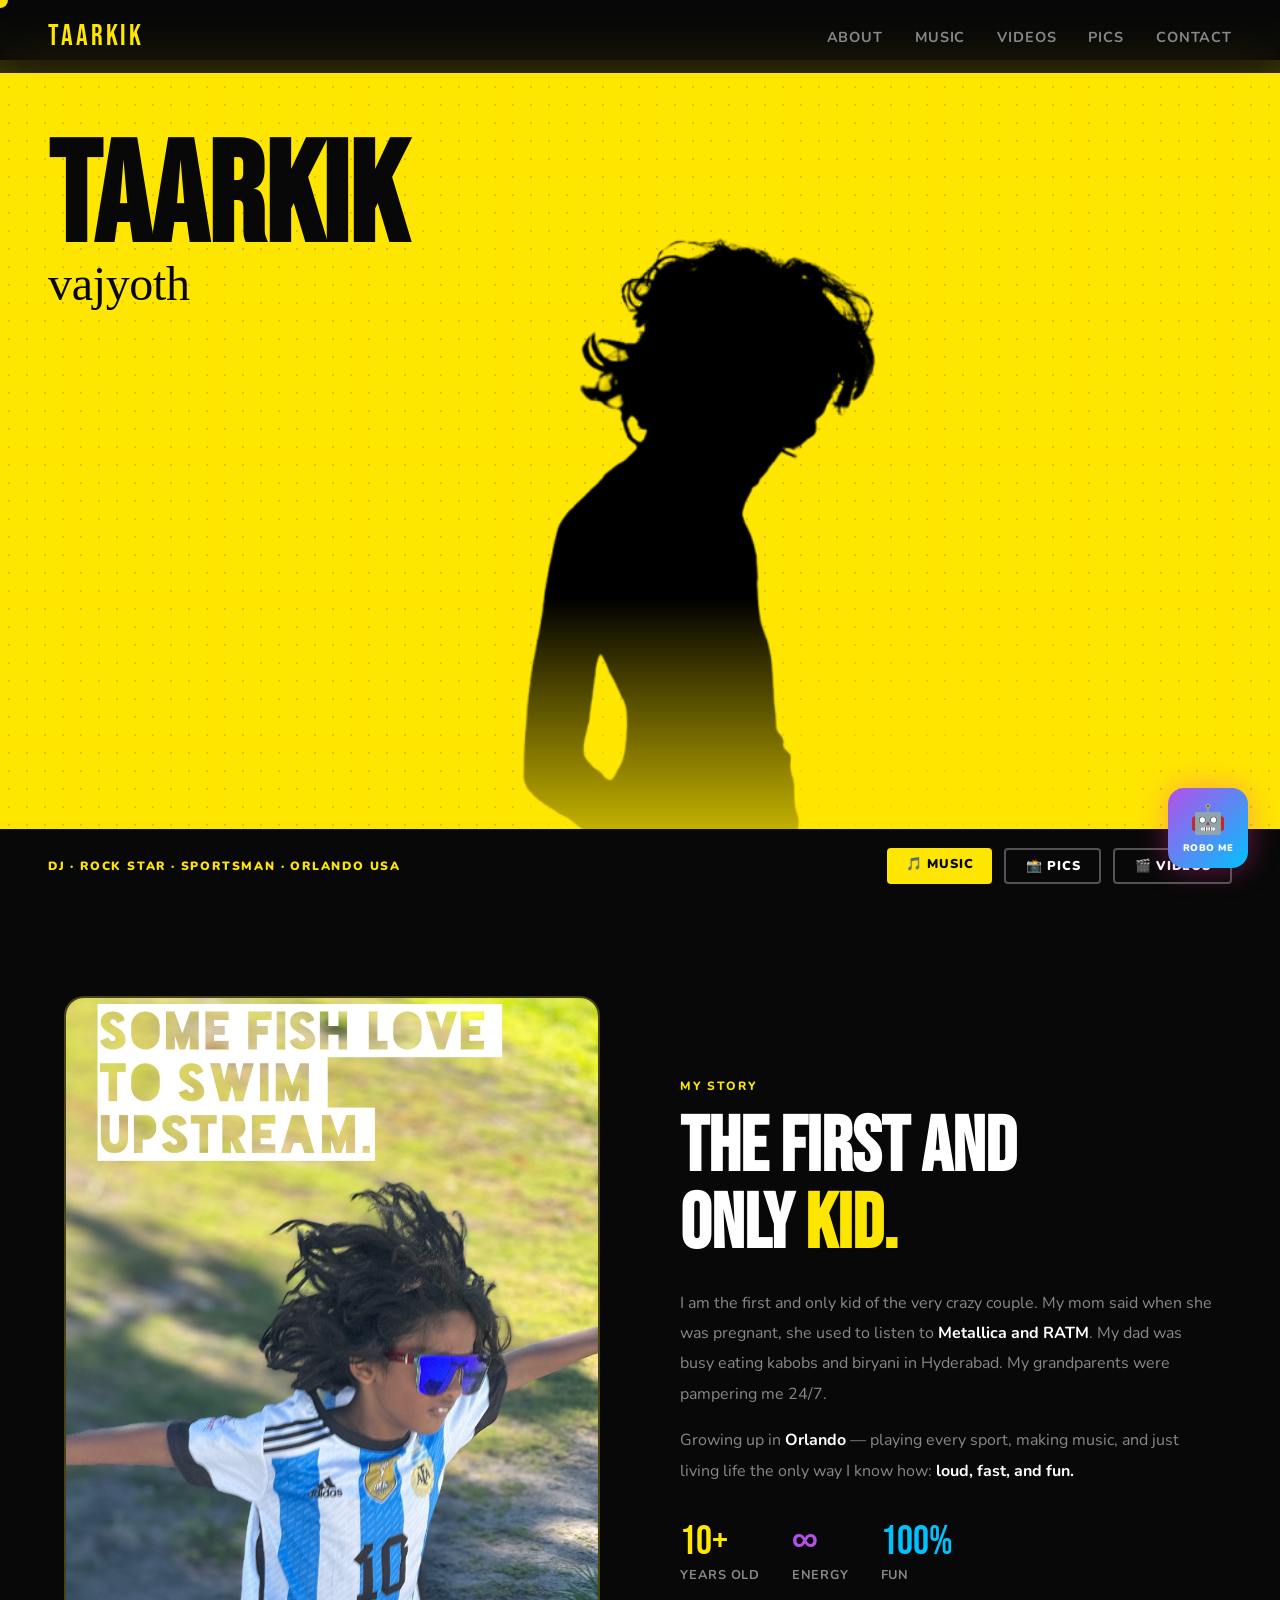
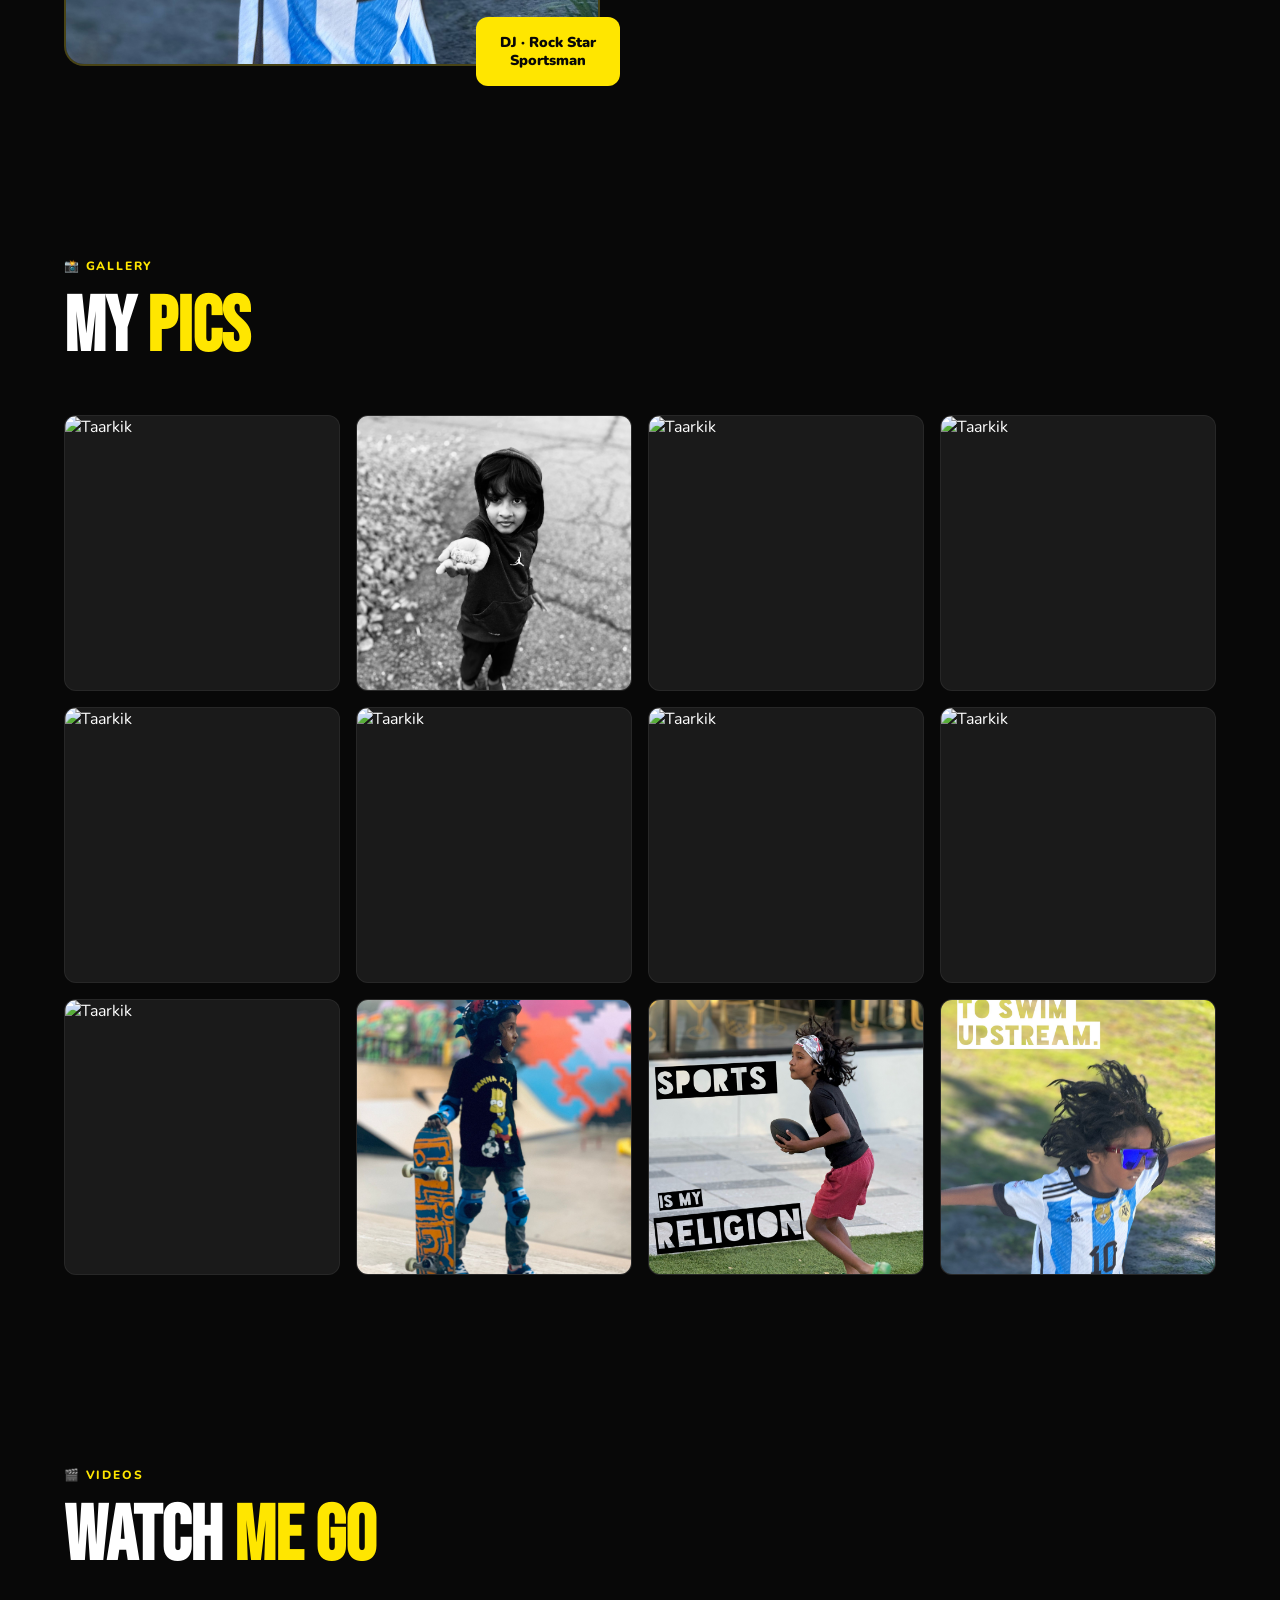
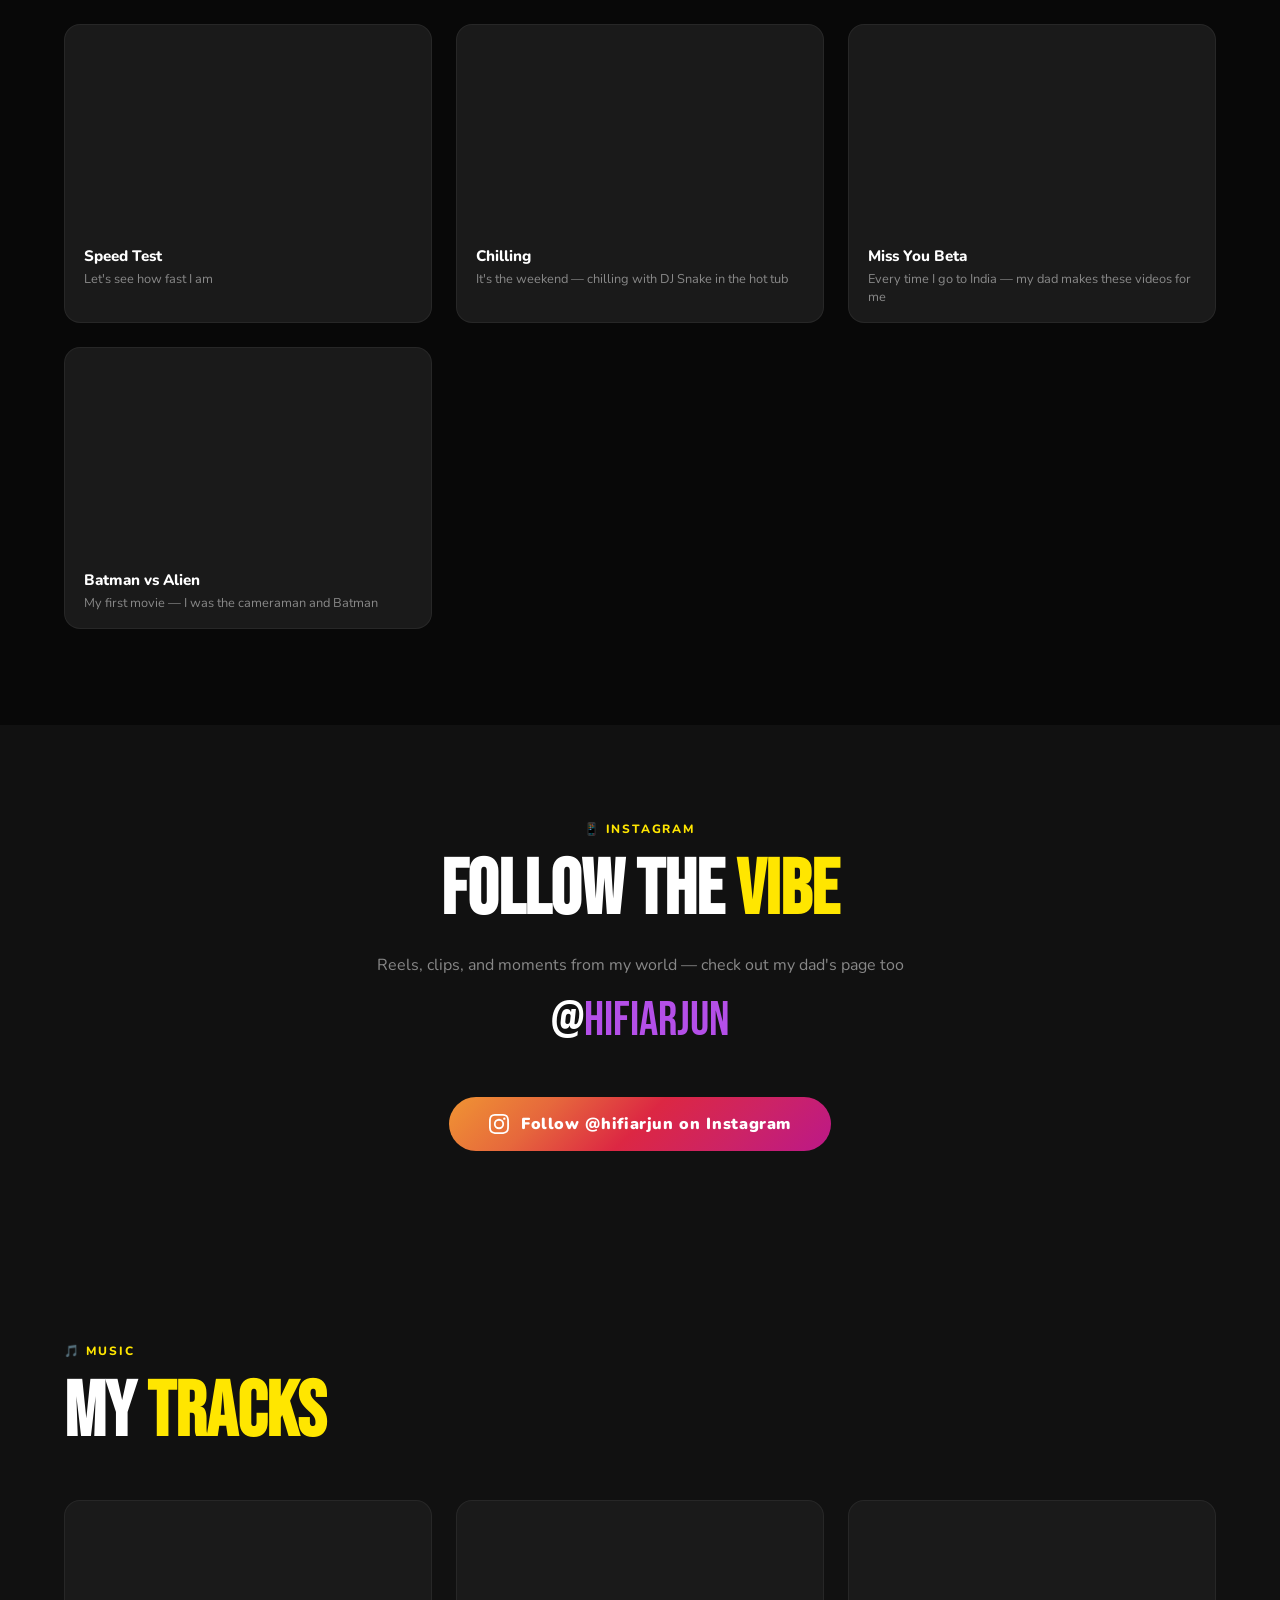
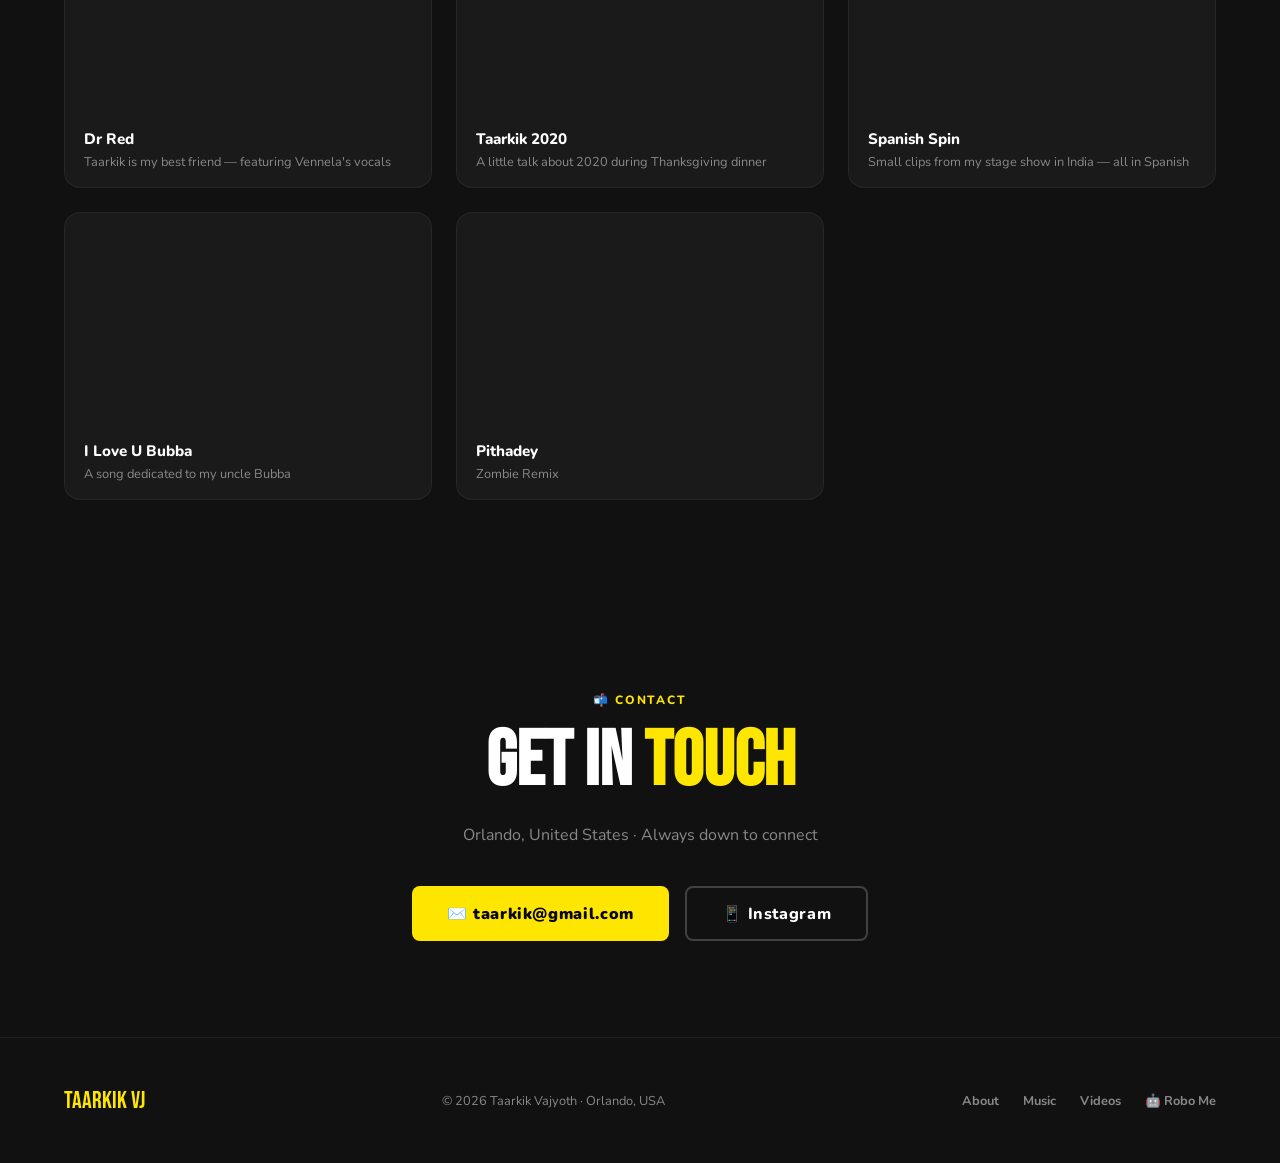
==== index.html @ 2ffd9d78 "Add files via upload" ====
<!DOCTYPE html>
<html lang="en">
<head>
<meta charset="UTF-8">
<meta name="viewport" content="width=device-width, initial-scale=1.0">
<meta name="description" content="Taarkik Vajyoth — DJ, Rock Star, Sportsman. Welcome to my world.">
<meta name="google-adsense-account" content="ca-pub-7629250773832084">
<title>Taarkik — DJ · Rock Star · Sportsman</title>
<link rel="preconnect" href="https://fonts.googleapis.com">
<link href="https://fonts.googleapis.com/css2?family=Bebas+Neue&family=Permanent+Marker&family=Nunito:wght@400;600;700;800;900&display=swap" rel="stylesheet">
<style>
:root {
  --black: #080808;
  --dark: #111111;
  --card: #1a1a1a;
  --yellow: #FFE600;
  --pink: #B44FE8;
  --blue: #00C2FF;
  --green: #00FF87;
  --white: #ffffff;
  --muted: #888888;
}
*{margin:0;padding:0;box-sizing:border-box;}
html{scroll-behavior:smooth;}
body{background:var(--black);color:var(--white);font-family:'Nunito',sans-serif;overflow-x:hidden;}

/* CURSOR */
body{cursor:none;}
.cursor{width:16px;height:16px;border-radius:50%;background:var(--yellow);position:fixed;pointer-events:none;z-index:9999;transform:translate(-50%,-50%);transition:transform .1s,width .2s,height .2s,background .2s;mix-blend-mode:difference;}

/* NAV */
nav{position:fixed;top:0;left:0;right:0;z-index:100;padding:1.2rem 3rem;display:flex;align-items:center;justify-content:space-between;background:rgba(8,8,8,0.8);backdrop-filter:blur(20px);}
.nav-logo{font-family:'Bebas Neue',sans-serif;font-size:1.8rem;letter-spacing:.1em;color:var(--yellow);}
.nav-links{display:flex;gap:2rem;list-style:none;}
.nav-links a{color:var(--muted);text-decoration:none;font-size:.9rem;font-weight:700;letter-spacing:.06em;text-transform:uppercase;transition:color .2s;}
.nav-links a:hover{color:var(--yellow);}

/* HERO */
.hero{min-height:100vh;display:grid;grid-template-columns:1fr;padding:0;position:relative;overflow:hidden;}
.hero-left{background:var(--yellow);display:flex;flex-direction:column;justify-content:flex-start;padding:5rem 3rem 3rem;position:relative;overflow:hidden;}
.hero-right{display:grid;grid-template-rows:1fr 1fr;overflow:hidden;}
.hero-right-top{background:var(--pink);position:relative;overflow:hidden;display:flex;align-items:center;justify-content:center;}
.hero-right-bottom{background:var(--blue);position:relative;overflow:hidden;display:flex;align-items:center;justify-content:center;}

/* POP ART NAME */
.pop-name{font-family:'Bebas Neue',sans-serif;line-height:.85;letter-spacing:-.02em;position:relative;z-index:2;}
.pop-name .n1{font-size:clamp(4rem,11vw,10rem);color:var(--black);display:block;animation:stamp 1s cubic-bezier(.17,.67,.35,1.2) both;word-break:break-word;}
.pop-name .n2{display:none;}
.pop-name .n3{display:none;}
@keyframes stamp{0%{opacity:0;transform:scale(1.4) rotate(-3deg);}100%{opacity:1;transform:scale(1) rotate(0deg);}}

/* HALFTONE DOT BG */
.hero-left::before{content:'';position:absolute;inset:0;background-image:radial-gradient(circle,rgba(0,0,0,0.15) 1.5px,transparent 1.5px);background-size:18px 18px;z-index:1;}
.hero-right-top::before{content:'';position:absolute;inset:0;background-image:radial-gradient(circle,rgba(255,255,255,0.2) 1.5px,transparent 1.5px);background-size:18px 18px;}
.hero-right-bottom::before{content:'';position:absolute;inset:0;background-image:radial-gradient(circle,rgba(255,255,255,0.2) 1.5px,transparent 1.5px);background-size:18px 18px;}

/* RIGHT PANEL TEXT */
.panel-word{font-family:'Bebas Neue',sans-serif;font-size:clamp(3rem,8vw,7rem);letter-spacing:-.02em;position:relative;z-index:1;text-align:center;line-height:1;}
.hero-right-top .panel-word{color:var(--black);}
.hero-right-bottom .panel-word{color:var(--yellow);}
.panel-sub{font-size:.75rem;font-weight:900;letter-spacing:.15em;text-transform:uppercase;position:relative;z-index:1;margin-top:.25rem;text-align:center;}
.hero-right-top .panel-sub{color:rgba(0,0,0,0.5);}
.hero-right-bottom .panel-sub{color:rgba(255,230,0,0.6);}

/* BOTTOM TAG + ACTIONS */
.hero-bottom{position:absolute;bottom:0;left:0;right:0;background:var(--black);display:flex;align-items:center;justify-content:space-between;padding:1rem 3rem;z-index:10;border-top:3px solid var(--black);}
.hero-tag-pop{font-size:.75rem;font-weight:900;letter-spacing:.15em;text-transform:uppercase;color:var(--yellow);}
.hero-nav-pills{display:flex;gap:.75rem;}
.hero-nav-pill{padding:.45rem 1.2rem;border-radius:4px;font-size:.8rem;font-weight:900;text-decoration:none;letter-spacing:.06em;text-transform:uppercase;transition:all .2s;}
.hero-nav-pill.y{background:var(--yellow);color:var(--black);}
.hero-nav-pill.o{background:transparent;border:2px solid rgba(255,255,255,0.3);color:var(--white);}
.hero-nav-pill.o:hover{border-color:var(--yellow);color:var(--yellow);}

/* SCROLL INDICATOR */
.scroll-hint{position:absolute;bottom:4rem;left:3rem;display:flex;flex-direction:column;align-items:flex-start;gap:.5rem;color:rgba(0,0,0,0.4);font-size:.7rem;font-weight:900;letter-spacing:.1em;text-transform:uppercase;z-index:2;animation:bounce 2s infinite;}
@keyframes bounce{0%,100%{transform:translateY(0);}50%{transform:translateY(8px);}}

/* STICKER */
.sticker{position:absolute;background:var(--black);color:var(--yellow);font-family:'Permanent Marker',cursive;font-size:1rem;padding:.5rem 1rem;transform:rotate(-8deg);z-index:3;border-radius:4px;}

/* SILHOUETTE */
.silhouette-wrap{position:absolute;bottom:0;right:15%;height:90%;z-index:2;display:flex;align-items:flex-end;}
.silhouette-wrap img{height:100%;width:auto;object-fit:contain;filter:brightness(0) saturate(100%);animation:silhouette-rise 1.2s cubic-bezier(.17,.67,.35,1.2) .4s both;transform-origin:bottom center;}
@keyframes silhouette-rise{0%{opacity:0;transform:translateY(60px) scale(.95);}100%{opacity:1;transform:translateY(0) scale(1);}}
.silhouette-wrap::after{content:'';position:absolute;bottom:0;left:0;right:0;height:40%;background:linear-gradient(0deg,var(--yellow),transparent);pointer-events:none;}

.hero-tiles{display:flex;gap:1.2rem;justify-content:center;flex-wrap:wrap;margin-bottom:2.5rem;}
.role-tile{position:relative;width:180px;height:220px;border-radius:20px;overflow:hidden;border:2px solid transparent;transition:all .3s;cursor:pointer;text-decoration:none;}
.role-tile:hover{transform:translateY(-8px) scale(1.03);}
.role-tile.music{border-color:var(--pink);}
.role-tile.sport{border-color:var(--blue);}
.role-tile.life{border-color:var(--green);}
.role-tile img{width:100%;height:100%;object-fit:cover;display:block;}
.role-tile-label{position:absolute;bottom:0;left:0;right:0;padding:.75rem 1rem;font-size:.85rem;font-weight:900;letter-spacing:.08em;text-transform:uppercase;display:flex;align-items:center;gap:.4rem;}
.role-tile.music .role-tile-label{background:linear-gradient(0deg,rgba(255,60,172,0.9),transparent);color:#fff;}
.role-tile.sport .role-tile-label{background:linear-gradient(0deg,rgba(0,194,255,0.9),transparent);color:#fff;}
.role-tile.life .role-tile-label{background:linear-gradient(0deg,rgba(0,255,135,0.9),transparent);color:#fff;}

.hero-bio{font-size:1.1rem;color:var(--muted);max-width:560px;line-height:1.8;margin:0 auto 3rem;}
.hero-bio strong{color:var(--white);}

.hero-actions{display:flex;gap:1rem;justify-content:center;flex-wrap:wrap;}
.btn-yellow{background:var(--yellow);color:var(--black);padding:.9rem 2.2rem;border-radius:8px;font-weight:900;font-size:1rem;text-decoration:none;letter-spacing:.04em;transition:all .2s;display:inline-flex;align-items:center;gap:.5rem;}
.btn-yellow:hover{transform:translateY(-3px) scale(1.03);}
.btn-ghost{background:transparent;color:var(--white);padding:.9rem 2.2rem;border-radius:8px;font-weight:800;font-size:1rem;text-decoration:none;letter-spacing:.04em;border:2px solid rgba(255,255,255,0.2);transition:all .2s;display:inline-flex;align-items:center;gap:.5rem;}
.btn-ghost:hover{border-color:var(--yellow);color:var(--yellow);}

/* SCROLL INDICATOR */
.scroll-hint{position:absolute;bottom:2rem;left:50%;transform:translateX(-50%);display:flex;flex-direction:column;align-items:center;gap:.5rem;color:var(--muted);font-size:.75rem;font-weight:700;letter-spacing:.1em;text-transform:uppercase;animation:bounce 2s infinite;}
@keyframes bounce{0%,100%{transform:translateX(-50%) translateY(0);}50%{transform:translateX(-50%) translateY(8px);}}

/* ABOUT */
.about{padding:6rem 4rem;display:grid;grid-template-columns:1fr 1fr;gap:5rem;align-items:center;}
.about-img-wrap{position:relative;}
.about-img-frame{background:var(--card);border-radius:20px;overflow:hidden;border:2px solid rgba(255,230,0,0.2);aspect-ratio:4/5;}
.about-img-frame img{width:100%;height:100%;object-fit:cover;}
.about-img-badge{position:absolute;bottom:-20px;right:-20px;background:var(--yellow);color:var(--black);border-radius:12px;padding:1rem 1.5rem;font-weight:900;font-size:.9rem;text-align:center;line-height:1.3;}
.about-content .section-tag{font-size:.75rem;font-weight:800;letter-spacing:.15em;text-transform:uppercase;color:var(--yellow);margin-bottom:1rem;}
h2.section-title{font-family:'Bebas Neue',sans-serif;font-size:clamp(3rem,6vw,5rem);line-height:1;margin-bottom:1.5rem;}
h2.section-title span{color:var(--yellow);}
.about-text{color:var(--muted);font-size:1rem;line-height:1.9;margin-bottom:1rem;}
.about-text strong{color:var(--white);}

/* MUSIC */
.music{padding:6rem 4rem;background:var(--dark);}
.music-grid{display:grid;grid-template-columns:repeat(auto-fit,minmax(280px,1fr));gap:1.5rem;margin-top:3rem;}
.track-card{background:var(--card);border-radius:16px;overflow:hidden;border:1px solid rgba(255,255,255,0.06);transition:all .3s;position:relative;}
.track-card:hover{transform:translateY(-6px);border-color:var(--pink);}
.track-iframe{width:100%;aspect-ratio:16/9;border:none;}
.track-label{padding:1rem 1.2rem;}
.track-label h3{font-size:.95rem;font-weight:800;margin-bottom:.25rem;}
.track-label p{font-size:.8rem;color:var(--muted);}

/* VIDEOS */
.videos{padding:6rem 4rem;}
.videos-grid{display:grid;grid-template-columns:repeat(auto-fit,minmax(300px,1fr));gap:1.5rem;margin-top:3rem;}
.video-card{background:var(--card);border-radius:16px;overflow:hidden;border:1px solid rgba(255,255,255,0.06);transition:all .3s;}
.video-card:hover{transform:translateY(-6px);border-color:var(--blue);}
.video-card iframe{width:100%;aspect-ratio:16/9;border:none;display:block;}
.video-label{padding:1rem 1.2rem;}
.video-label h3{font-size:.95rem;font-weight:800;margin-bottom:.25rem;}
.video-label p{font-size:.8rem;color:var(--muted);}

/* INSTAGRAM */
.instagram{padding:6rem 4rem;background:var(--dark);text-align:center;}
.ig-btn{display:inline-flex;align-items:center;gap:.75rem;background:linear-gradient(135deg,#f09433,#e6683c,#dc2743,#cc2366,#bc1888);color:var(--white);padding:1rem 2.5rem;border-radius:50px;font-weight:900;font-size:1rem;text-decoration:none;letter-spacing:.04em;transition:all .2s;margin-top:2rem;}
.ig-btn:hover{transform:translateY(-3px) scale(1.03);}
.ig-handle{font-family:'Bebas Neue',sans-serif;font-size:3rem;color:var(--white);margin:1rem 0;}
.ig-handle span{color:var(--pink);}

/* GALLERY */
.gallery{padding:6rem 4rem;}
.gallery-grid{display:grid;grid-template-columns:repeat(4,1fr);gap:1rem;margin-top:3rem;}
.gallery-item{border-radius:12px;overflow:hidden;aspect-ratio:1;background:var(--card);border:1px solid rgba(255,255,255,0.06);transition:all .3s;}
.gallery-item:hover{transform:scale(1.03);border-color:var(--yellow);}
.gallery-item img{width:100%;height:100%;object-fit:cover;}

/* ROBO CUBE */
.robo-cube{position:fixed;bottom:2rem;right:2rem;z-index:200;}
.cube-btn{width:80px;height:80px;background:linear-gradient(135deg,var(--pink),var(--blue));border-radius:16px;display:flex;flex-direction:column;align-items:center;justify-content:center;text-decoration:none;color:var(--white);font-size:.6rem;font-weight:900;letter-spacing:.05em;text-transform:uppercase;text-align:center;line-height:1.3;transition:all .3s;animation:robo-pulse 3s ease-in-out infinite;box-shadow:0 0 30px rgba(255,60,172,0.4);}
.cube-btn:hover{transform:scale(1.1) rotate(5deg);box-shadow:0 0 50px rgba(255,60,172,0.7);}
.cube-btn .cube-icon{font-size:1.8rem;margin-bottom:.25rem;}
@keyframes robo-pulse{0%,100%{box-shadow:0 0 30px rgba(255,60,172,0.4);}50%{box-shadow:0 0 50px rgba(0,194,255,0.6);}}

/* FOOTER */
footer{background:var(--dark);border-top:1px solid rgba(255,255,255,0.06);padding:3rem 4rem;display:flex;justify-content:space-between;align-items:center;flex-wrap:wrap;gap:1rem;}
.footer-logo{font-family:'Bebas Neue',sans-serif;font-size:1.5rem;color:var(--yellow);}
.footer-text{font-size:.8rem;color:var(--muted);}
.footer-links{display:flex;gap:1.5rem;}
.footer-links a{color:var(--muted);text-decoration:none;font-size:.8rem;font-weight:700;transition:color .2s;}
.footer-links a:hover{color:var(--yellow);}

/* SECTION TAGS */
.section-tag{font-size:.75rem;font-weight:800;letter-spacing:.15em;text-transform:uppercase;color:var(--yellow);margin-bottom:1rem;}

/* ANIMATIONS */
.fade-up{opacity:0;transform:translateY(40px);transition:opacity .8s ease,transform .8s ease;}
.fade-up.visible{opacity:1;transform:translateY(0);}

@media(max-width:768px){
  nav{padding:1rem 1.5rem;}
  .nav-links{display:none;}
  .hero{grid-template-columns:1fr;}
  .hero-left{padding:2rem;min-height:100vh;}
  .hero-bottom{padding:.75rem 1.5rem;flex-wrap:wrap;gap:.5rem;}
  .silhouette-wrap{right:10%;width:50%;left:auto;}
  .pop-name{position:relative;z-index:5;text-align:left;}
  .sticker{top:2rem !important;left:2rem !important;}
  .about,.music,.videos,.gallery,.instagram{padding:4rem 1.5rem;}
  .about{grid-template-columns:1fr;}
  .gallery-grid{grid-template-columns:repeat(2,1fr);}
  footer{padding:2rem 1.5rem;flex-direction:column;text-align:center;}
}
</style>
</head>
<body>

<div class="cursor" id="cursor"></div>

<!-- ROBO CUBE — fixed floating button -->
<div class="robo-cube">
  <a href="robome.html" class="cube-btn">
    <span class="cube-icon">🤖</span>
    Robo Me
  </a>
</div>

<!-- NAV -->
<nav>
  <div class="nav-logo">TAARKIK</div>
  <ul class="nav-links">
    <li><a href="#about">About</a></li>
    <li><a href="#music">Music</a></li>
    <li><a href="#videos">Videos</a></li>
    <li><a href="#gallery">Pics</a></li>
    <li><a href="#contact">Contact</a></li>
  </ul>
</nav>

<!-- HERO -->
<section class="hero" style="padding-top:60px;">
  <!-- LEFT — name panel -->
  <div class="hero-left">
    
    <div class="pop-name" style="position:relative;z-index:3;">
      <span class="n1" style="font-size:clamp(4rem,11vw,10rem);font-weight:900;">TAARKIK</span>
      <span style="font-family:'Permanent Marker',cursive;font-size:clamp(1.5rem,4vw,3rem);color:var(--black);opacity:0.7;display:block;margin-top:.25rem;animation:stamp 1s cubic-bezier(.17,.67,.35,1.2) .2s both;">vajyoth</span>
    </div>
    

    <div class="silhouette-wrap">
      <img src="images/taarkik-silhouette.png" alt="Taarkik silhouette">
    </div>
  </div>



  <!-- BOTTOM BAR -->
  <div class="hero-bottom">
    <div class="hero-tag-pop">DJ · Rock Star · Sportsman · Orlando USA</div>
    <div class="hero-nav-pills">
      <a href="#music" class="hero-nav-pill y">🎵 Music</a>
      <a href="#gallery" class="hero-nav-pill o">📸 Pics</a>
      <a href="#videos" class="hero-nav-pill o">🎬 Videos</a>
    </div>
  </div>
</section>

<!-- ABOUT -->
<section id="about" class="about">
  <div class="about-img-wrap fade-up">
    <div class="about-img-frame">
      <img src="images/portfolio/12.jpg" alt="Taarkik" onerror="this.style.background='#1a1a1a';this.style.minHeight='400px';">
    </div>
    <div class="about-img-badge">DJ · Rock Star<br>Sportsman</div>
  </div>
  <div class="about-content fade-up">
    <div class="section-tag">My Story</div>
    <h2 class="section-title">The first and<br>only <span>kid.</span></h2>
    <p class="about-text">I am the first and only kid of the very crazy couple. My mom said when she was pregnant, she used to listen to <strong>Metallica and RATM</strong>. My dad was busy eating kabobs and biryani in Hyderabad. My grandparents were pampering me 24/7.</p>
    <p class="about-text">Growing up in <strong>Orlando</strong> — playing every sport, making music, and just living life the only way I know how: <strong>loud, fast, and fun.</strong></p>
    <div style="display:flex;gap:2rem;margin-top:2rem;">
      <div>
        <div style="font-family:'Bebas Neue',sans-serif;font-size:2.5rem;color:var(--yellow);">10+</div>
        <div style="font-size:.8rem;color:var(--muted);font-weight:700;text-transform:uppercase;letter-spacing:.06em;">Years Old</div>
      </div>
      <div>
        <div style="font-family:'Bebas Neue',sans-serif;font-size:2.5rem;color:var(--pink);">∞</div>
        <div style="font-size:.8rem;color:var(--muted);font-weight:700;text-transform:uppercase;letter-spacing:.06em;">Energy</div>
      </div>
      <div>
        <div style="font-family:'Bebas Neue',sans-serif;font-size:2.5rem;color:var(--blue);">100%</div>
        <div style="font-size:.8rem;color:var(--muted);font-weight:700;text-transform:uppercase;letter-spacing:.06em;">Fun</div>
      </div>
    </div>
  </div>
</section>

<!-- GALLERY -->
<section id="gallery" class="gallery">
  <div class="section-tag fade-up">📸 Gallery</div>
  <h2 class="section-title fade-up">My <span>Pics</span></h2>
  <div class="gallery-grid">
    <div class="gallery-item fade-up"><img src="images/portfolio/1.jpg" alt="Taarkik" loading="lazy"></div>
    <div class="gallery-item fade-up"><img src="images/portfolio/2.jpg" alt="Taarkik" loading="lazy"></div>
    <div class="gallery-item fade-up"><img src="images/portfolio/3.jpg" alt="Taarkik" loading="lazy"></div>
    <div class="gallery-item fade-up"><img src="images/portfolio/4.jpg" alt="Taarkik" loading="lazy"></div>
    <div class="gallery-item fade-up"><img src="images/portfolio/5.jpg" alt="Taarkik" loading="lazy"></div>
    <div class="gallery-item fade-up"><img src="images/portfolio/6.jpg" alt="Taarkik" loading="lazy"></div>
    <div class="gallery-item fade-up"><img src="images/portfolio/7.jpg" alt="Taarkik" loading="lazy"></div>
    <div class="gallery-item fade-up"><img src="images/portfolio/8.jpg" alt="Taarkik" loading="lazy"></div>
    <div class="gallery-item fade-up"><img src="images/portfolio/9.jpg" alt="Taarkik" loading="lazy"></div>
    <div class="gallery-item fade-up"><img src="images/portfolio/14.jpg" alt="Taarkik" loading="lazy"></div>
    <div class="gallery-item fade-up"><img src="images/portfolio/11.jpg" alt="Taarkik" loading="lazy"></div>
    <div class="gallery-item fade-up"><img src="images/portfolio/12.jpg" alt="Taarkik" loading="lazy"></div>
  </div>
</section>

<!-- VIDEOS -->
<section id="videos" class="videos">
  <div class="section-tag fade-up">🎬 Videos</div>
  <h2 class="section-title fade-up">Watch <span>Me Go</span></h2>
  <div class="videos-grid">
    <div class="video-card fade-up">
      <iframe src="https://www.youtube.com/embed/ik_chBOljpI" allowfullscreen></iframe>
      <div class="video-label">
        <h3>Speed Test</h3>
        <p>Let's see how fast I am</p>
      </div>
    </div>
    <div class="video-card fade-up">
      <iframe src="https://www.youtube.com/embed/cuo5GRW2Vig" allowfullscreen></iframe>
      <div class="video-label">
        <h3>Chilling</h3>
        <p>It's the weekend — chilling with DJ Snake in the hot tub</p>
      </div>
    </div>
    <div class="video-card fade-up">
      <iframe src="https://www.youtube.com/embed/P17gPitIsKU" allowfullscreen></iframe>
      <div class="video-label">
        <h3>Miss You Beta</h3>
        <p>Every time I go to India — my dad makes these videos for me</p>
      </div>
    </div>
    <div class="video-card fade-up">
      <iframe src="https://www.youtube.com/embed/kE3AYr5DTDw" allowfullscreen></iframe>
      <div class="video-label">
        <h3>Batman vs Alien</h3>
        <p>My first movie — I was the cameraman and Batman</p>
      </div>
    </div>
  </div>
</section>

<!-- INSTAGRAM -->
<section id="instagram" class="instagram">
  <div class="section-tag fade-up">📱 Instagram</div>
  <h2 class="section-title fade-up">Follow the <span>Vibe</span></h2>
  <p style="color:var(--muted);font-size:1rem;margin-top:.5rem;" class="fade-up">Reels, clips, and moments from my world — check out my dad's page too</p>
  <div class="ig-handle fade-up">@<span>hifiarjun</span></div>
  <a href="https://www.instagram.com/hifiarjun" target="_blank" class="ig-btn fade-up">
    <svg width="20" height="20" viewBox="0 0 24 24" fill="currentColor"><path d="M12 2.163c3.204 0 3.584.012 4.85.07 3.252.148 4.771 1.691 4.919 4.919.058 1.265.069 1.645.069 4.849 0 3.205-.012 3.584-.069 4.849-.149 3.225-1.664 4.771-4.919 4.919-1.266.058-1.644.07-4.85.07-3.204 0-3.584-.012-4.849-.07-3.26-.149-4.771-1.699-4.919-4.92-.058-1.265-.07-1.644-.07-4.849 0-3.204.013-3.583.07-4.849.149-3.227 1.664-4.771 4.919-4.919 1.266-.057 1.645-.069 4.849-.069zM12 0C8.741 0 8.333.014 7.053.072 2.695.272.273 2.69.073 7.052.014 8.333 0 8.741 0 12c0 3.259.014 3.668.072 4.948.2 4.358 2.618 6.78 6.98 6.98C8.333 23.986 8.741 24 12 24c3.259 0 3.668-.014 4.948-.072 4.354-.2 6.782-2.618 6.979-6.98.059-1.28.073-1.689.073-4.948 0-3.259-.014-3.667-.072-4.947-.196-4.354-2.617-6.78-6.979-6.98C15.668.014 15.259 0 12 0zm0 5.838a6.162 6.162 0 100 12.324 6.162 6.162 0 000-12.324zM12 16a4 4 0 110-8 4 4 0 010 8zm6.406-11.845a1.44 1.44 0 100 2.881 1.44 1.44 0 000-2.881z"/></svg>
    Follow @hifiarjun on Instagram
  </a>
</section>

<!-- MUSIC -->
<section id="music" class="music">
  <div class="section-tag fade-up">🎵 Music</div>
  <h2 class="section-title fade-up">My <span>Tracks</span></h2>
  <div class="music-grid">
    <div class="track-card fade-up">
      <iframe class="track-iframe" scrolling="no" frameborder="no" allow="autoplay"
        src="https://w.soundcloud.com/player/?url=https%3A//api.soundcloud.com/tracks/944034616&color=%23FFE600&auto_play=false&hide_related=false&show_comments=true&show_user=true&show_reposts=false&show_teaser=true&visual=true">
      </iframe>
      <div class="track-label">
        <h3>Dr Red</h3>
        <p>Taarkik is my best friend — featuring Vennela's vocals</p>
      </div>
    </div>
    <div class="track-card fade-up">
      <iframe class="track-iframe" scrolling="no" frameborder="no" allow="autoplay"
        src="https://w.soundcloud.com/player/?url=https%3A//api.soundcloud.com/tracks/941092654&color=%23FF3CAC&auto_play=false&hide_related=false&show_comments=true&show_user=true&show_reposts=false&show_teaser=true&visual=true">
      </iframe>
      <div class="track-label">
        <h3>Taarkik 2020</h3>
        <p>A little talk about 2020 during Thanksgiving dinner</p>
      </div>
    </div>
    <div class="track-card fade-up">
      <iframe class="track-iframe" scrolling="no" frameborder="no" allow="autoplay"
        src="https://w.soundcloud.com/player/?url=https%3A//api.soundcloud.com/tracks/935343334&color=%2300C2FF&auto_play=false&hide_related=false&show_comments=true&show_user=true&show_reposts=false&show_teaser=true&visual=true">
      </iframe>
      <div class="track-label">
        <h3>Spanish Spin</h3>
        <p>Small clips from my stage show in India — all in Spanish</p>
      </div>
    </div>
    <div class="track-card fade-up">
      <iframe class="track-iframe" scrolling="no" frameborder="no" allow="autoplay"
        src="https://w.soundcloud.com/player/?url=https%3A//api.soundcloud.com/tracks/945686170&color=%2300FF87&auto_play=false&hide_related=false&show_comments=true&show_user=true&show_reposts=false&show_teaser=true&visual=true">
      </iframe>
      <div class="track-label">
        <h3>I Love U Bubba</h3>
        <p>A song dedicated to my uncle Bubba</p>
      </div>
    </div>
    <div class="track-card fade-up">
      <iframe class="track-iframe" scrolling="no" frameborder="no" allow="autoplay"
        src="https://w.soundcloud.com/player/?url=https%3A//api.soundcloud.com/tracks/935379304&color=%23FFE600&auto_play=false&hide_related=false&show_comments=true&show_user=true&show_reposts=false&show_teaser=true&visual=true">
      </iframe>
      <div class="track-label">
        <h3>Pithadey</h3>
        <p>Zombie Remix</p>
      </div>
    </div>
  </div>
</section>

<!-- CONTACT -->
<section id="contact" style="padding:6rem 4rem;background:var(--dark);text-align:center;">
  <div class="section-tag fade-up">📬 Contact</div>
  <h2 class="section-title fade-up">Get In <span>Touch</span></h2>
  <p style="color:var(--muted);margin:1rem auto 2.5rem;max-width:400px;" class="fade-up">Orlando, United States · Always down to connect</p>
  <div style="display:flex;gap:1rem;justify-content:center;flex-wrap:wrap;" class="fade-up">
    <a href="mailto:taarkik@gmail.com" class="btn-yellow">✉️ taarkik@gmail.com</a>
    <a href="https://www.instagram.com/hifiarjun" target="_blank" class="btn-ghost">📱 Instagram</a>
  </div>
</section>

<!-- FOOTER -->
<footer>
  <div class="footer-logo">TAARKIK VJ</div>
  <div class="footer-text">© 2026 Taarkik Vajyoth · Orlando, USA</div>
  <div class="footer-links">
    <a href="#about">About</a>
    <a href="#music">Music</a>
    <a href="#videos">Videos</a>
    <a href="robome.html">🤖 Robo Me</a>
  </div>
</footer>

<script>
// Custom cursor
const cursor = document.getElementById('cursor');
document.addEventListener('mousemove', e => {
  cursor.style.left = e.clientX + 'px';
  cursor.style.top = e.clientY + 'px';
});
document.querySelectorAll('a,button').forEach(el => {
  el.addEventListener('mouseenter', () => { cursor.style.width='30px'; cursor.style.height='30px'; });
  el.addEventListener('mouseleave', () => { cursor.style.width='16px'; cursor.style.height='16px'; });
});

// Scroll animations
const observer = new IntersectionObserver((entries) => {
  entries.forEach((e, i) => {
    if(e.isIntersecting){
      setTimeout(() => e.target.classList.add('visible'), i * 80);
    }
  });
}, { threshold: 0.1 });
document.querySelectorAll('.fade-up').forEach(el => observer.observe(el));
</script>
</body>
</html>
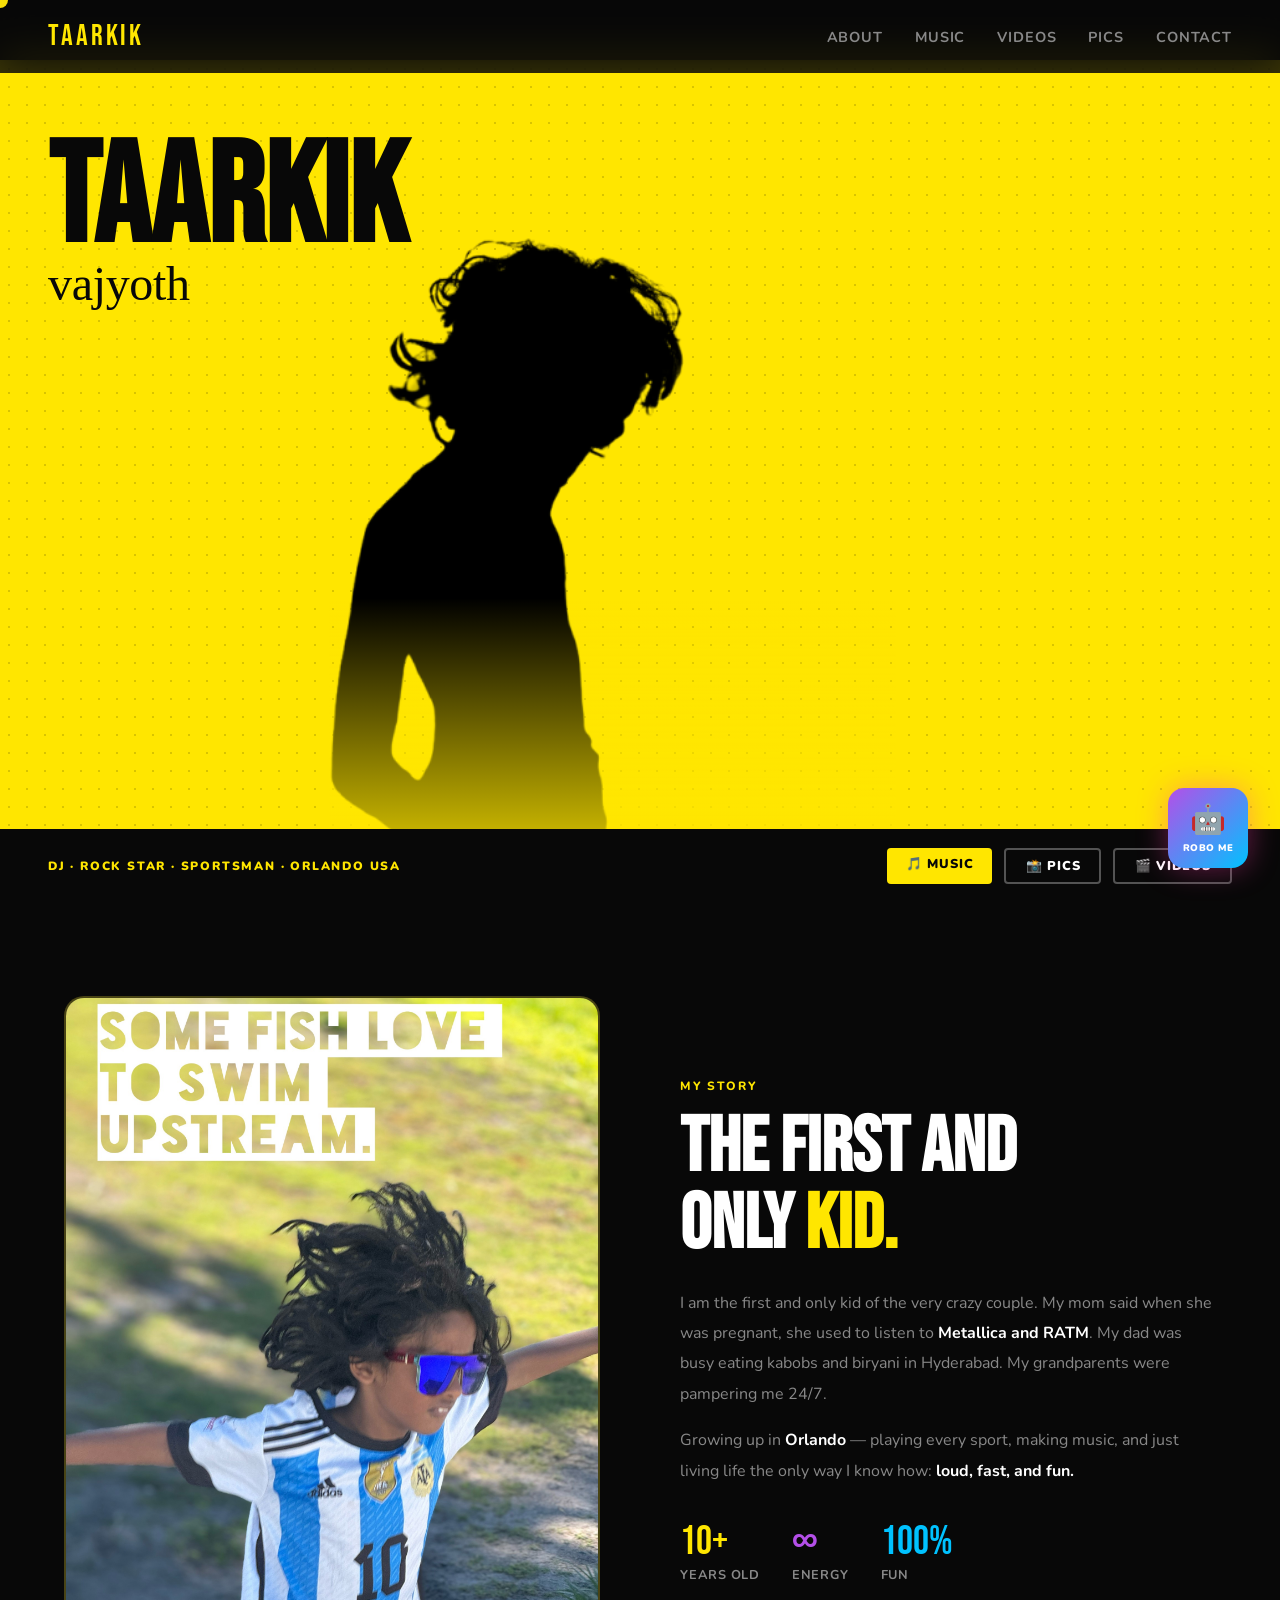
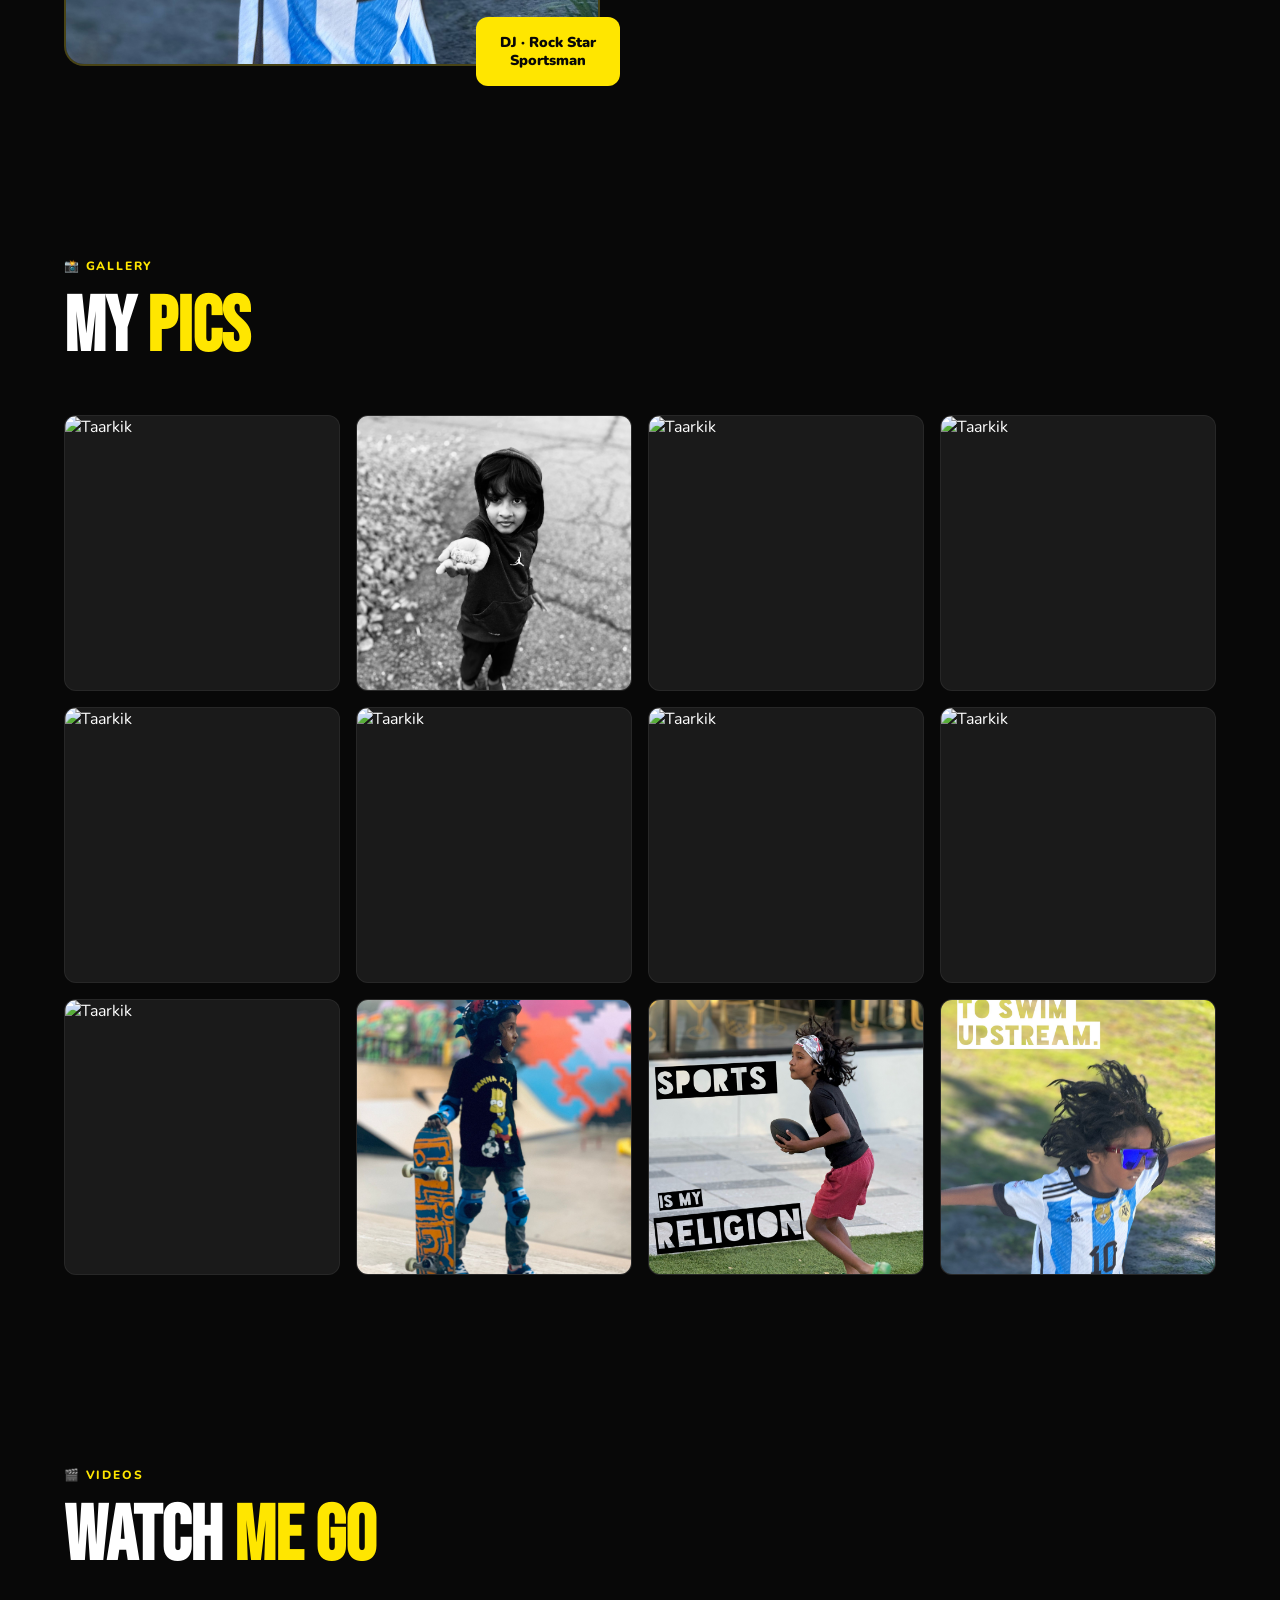
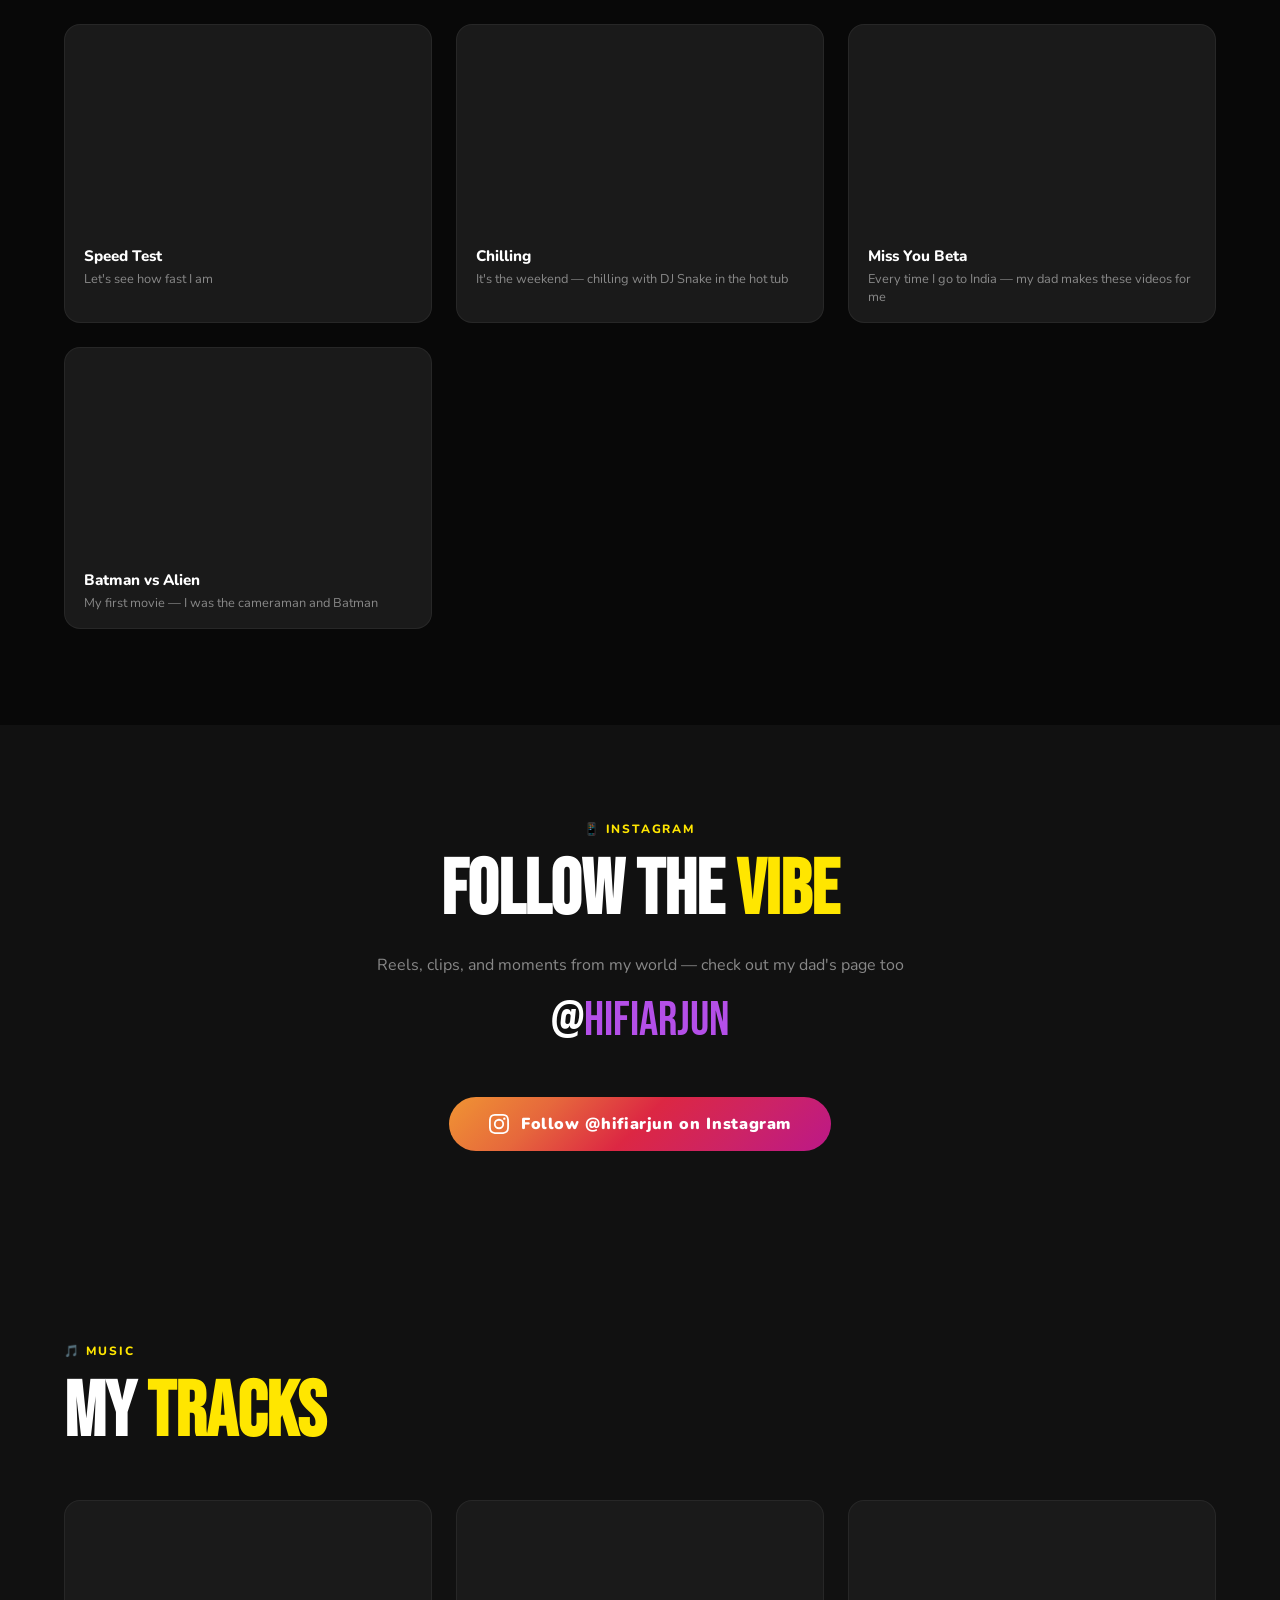
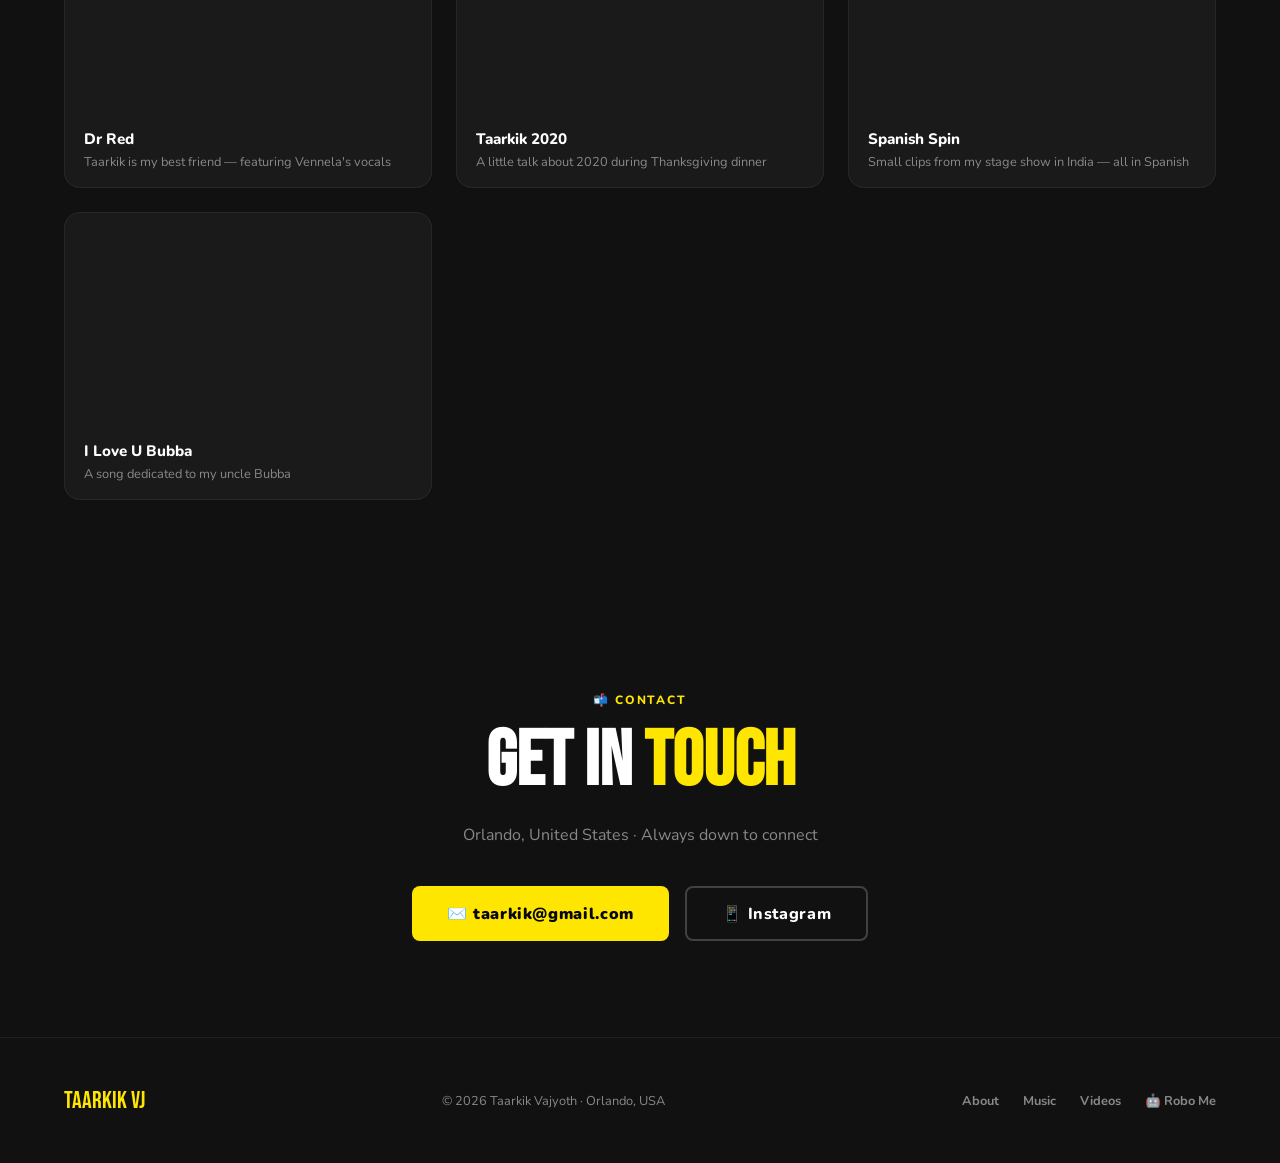
==== commit 457aa8fb: "Add files via upload" ====
--- a/index.html
+++ b/index.html
@@ -79,7 +79,7 @@
 .sticker{position:absolute;background:var(--black);color:var(--yellow);font-family:'Permanent Marker',cursive;font-size:1rem;padding:.5rem 1rem;transform:rotate(-8deg);z-index:3;border-radius:4px;}
 
 /* SILHOUETTE */
-.silhouette-wrap{position:absolute;bottom:0;right:15%;height:90%;z-index:2;display:flex;align-items:flex-end;}
+.silhouette-wrap{position:absolute;bottom:0;right:30%;height:90%;z-index:2;display:flex;align-items:flex-end;}
 .silhouette-wrap img{height:100%;width:auto;object-fit:contain;filter:brightness(0) saturate(100%);animation:silhouette-rise 1.2s cubic-bezier(.17,.67,.35,1.2) .4s both;transform-origin:bottom center;}
 @keyframes silhouette-rise{0%{opacity:0;transform:translateY(60px) scale(.95);}100%{opacity:1;transform:translateY(0) scale(1);}}
 .silhouette-wrap::after{content:'';position:absolute;bottom:0;left:0;right:0;height:40%;background:linear-gradient(0deg,var(--yellow),transparent);pointer-events:none;}
@@ -183,7 +183,7 @@
   .hero{grid-template-columns:1fr;}
   .hero-left{padding:2rem;min-height:100vh;}
   .hero-bottom{padding:.75rem 1.5rem;flex-wrap:wrap;gap:.5rem;}
-  .silhouette-wrap{right:10%;width:50%;left:auto;}
+  .silhouette-wrap{right:20%;width:50%;left:auto;}
   .pop-name{position:relative;z-index:5;text-align:left;}
   .sticker{top:2rem !important;left:2rem !important;}
   .about,.music,.videos,.gallery,.instagram{padding:4rem 1.5rem;}
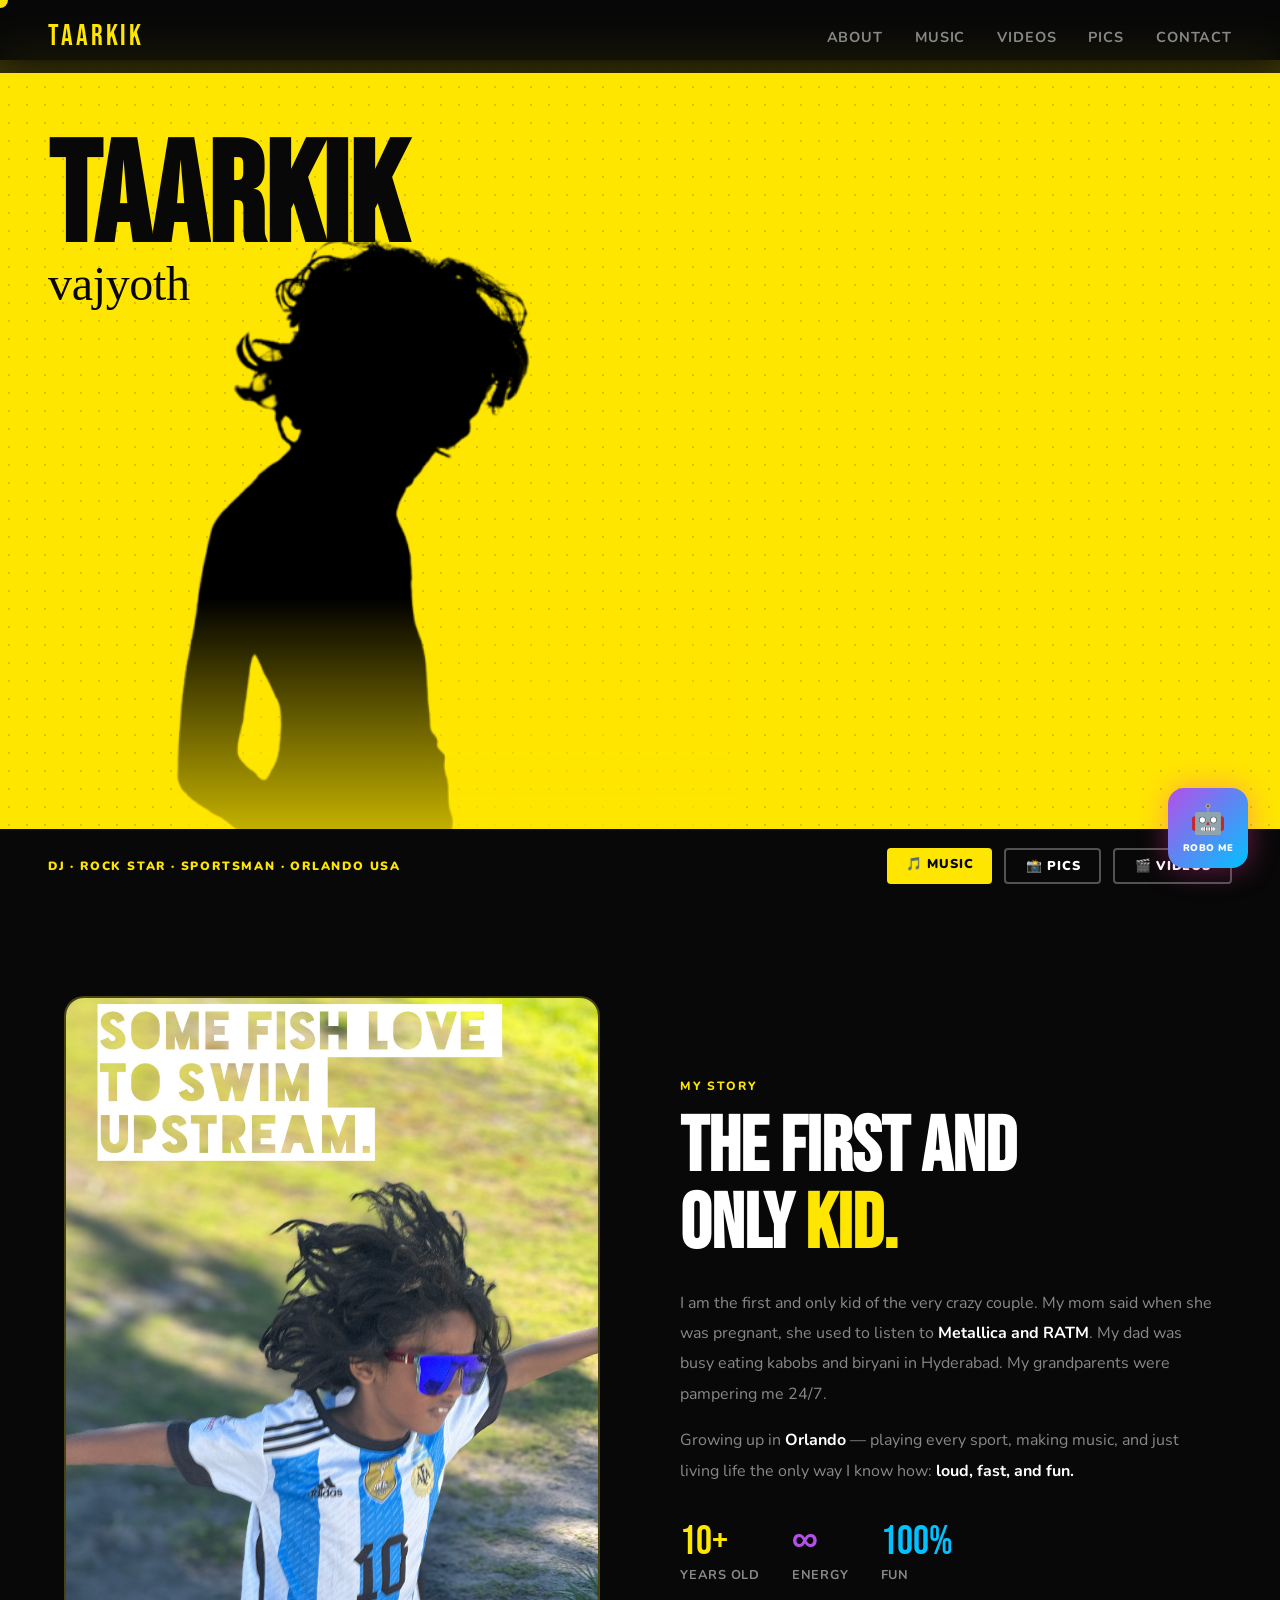
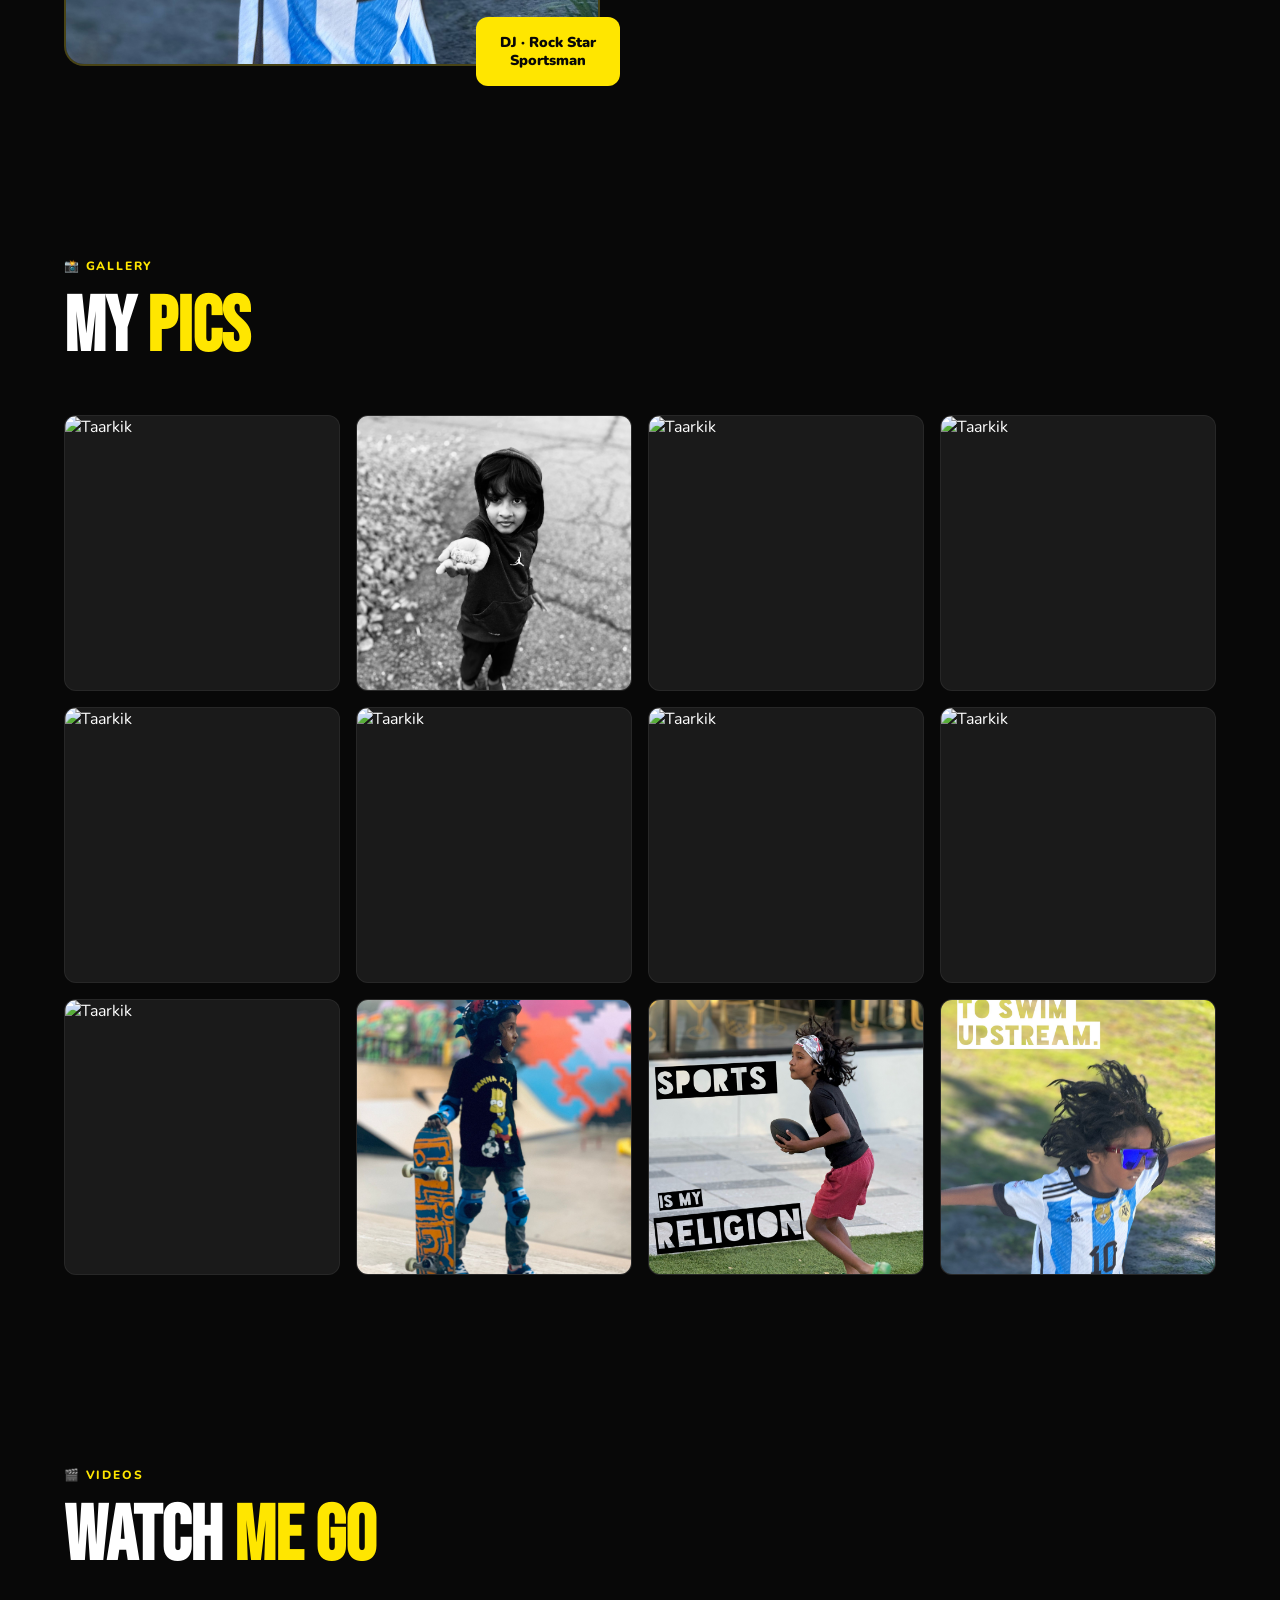
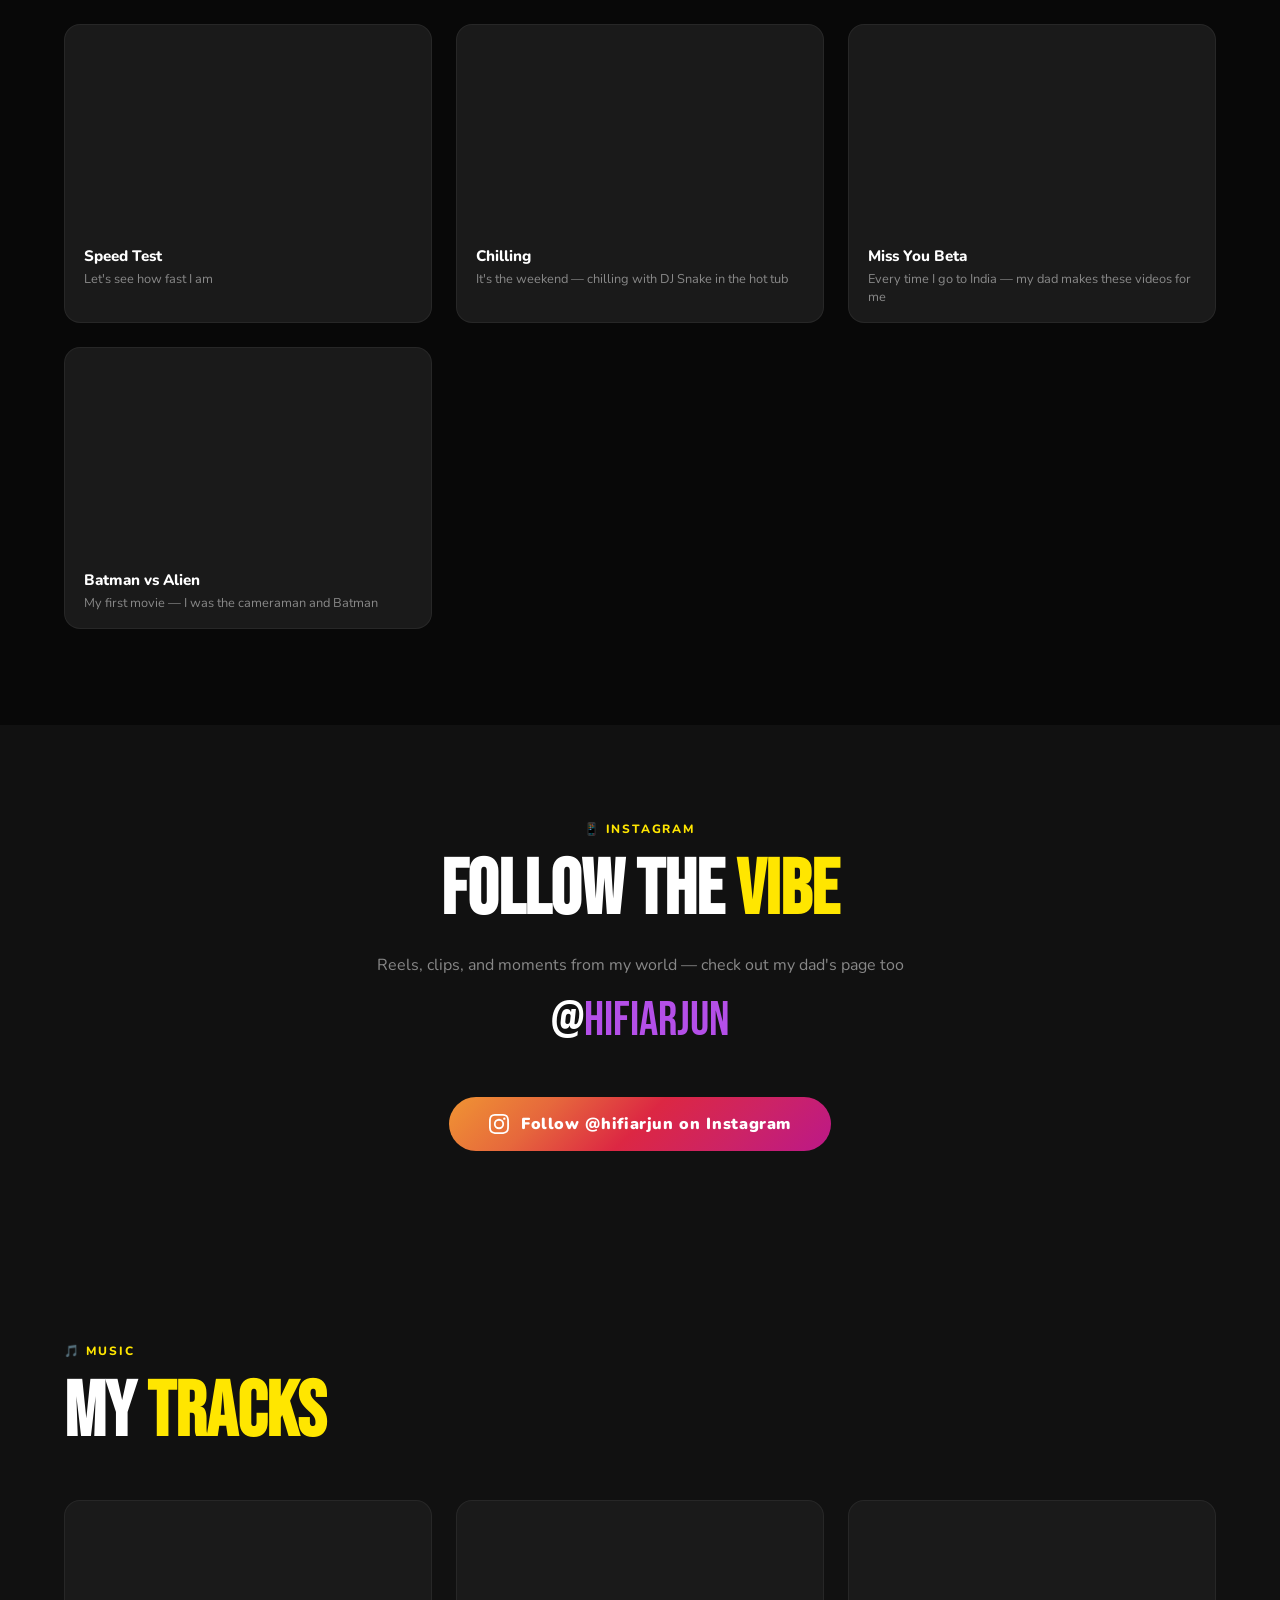
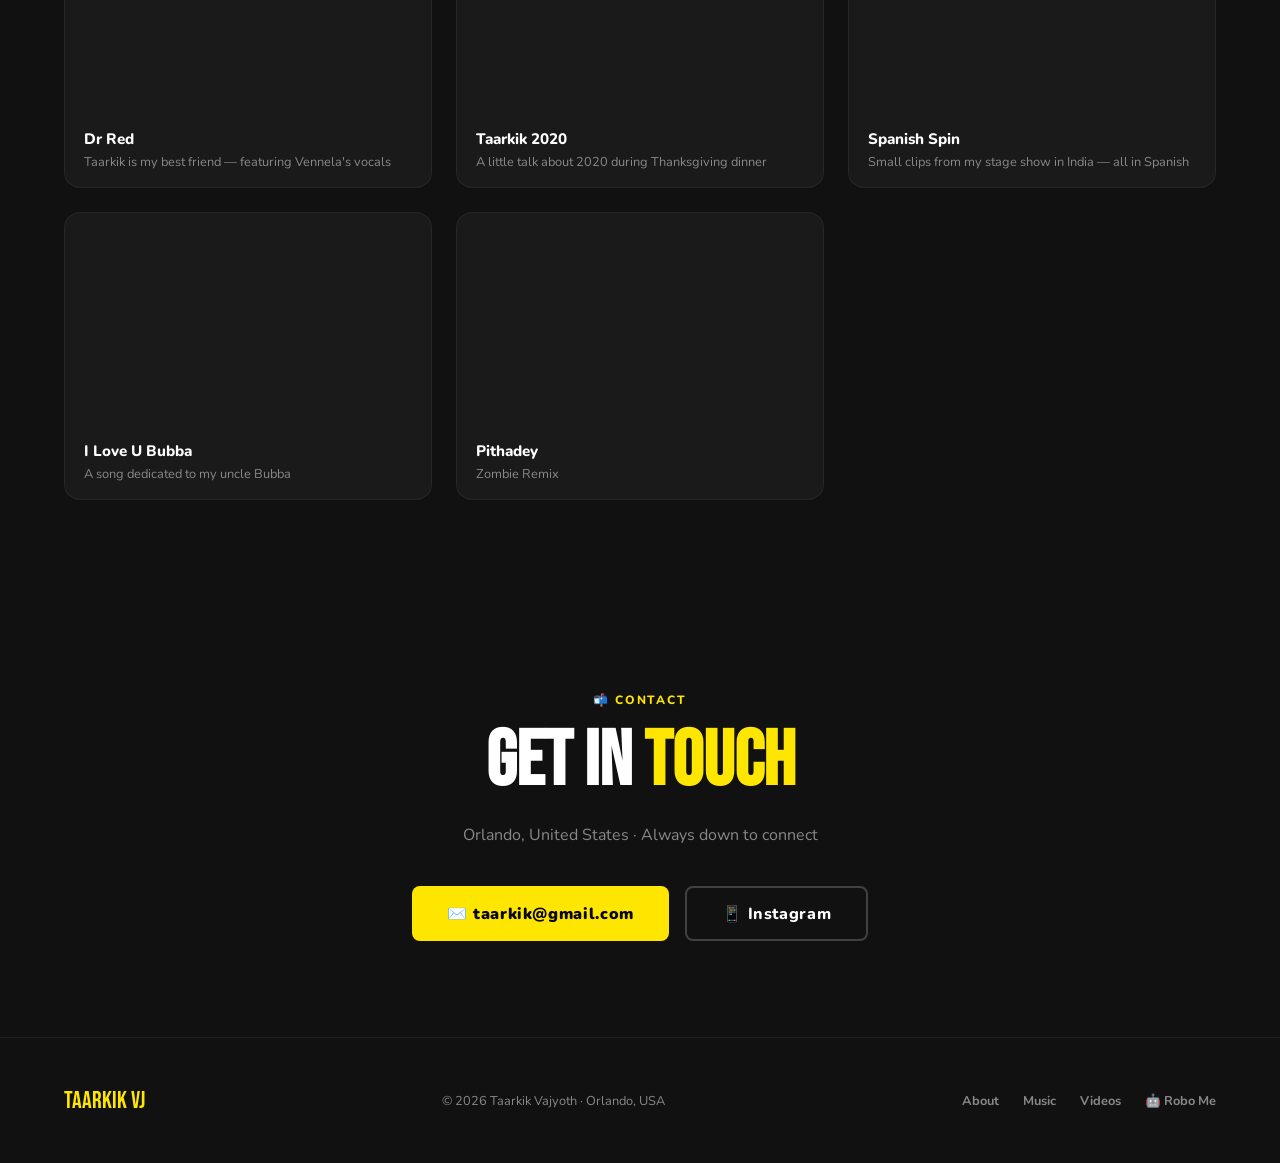
==== commit d857a4c5: "Add files via upload" ====
--- a/index.html
+++ b/index.html
@@ -79,7 +79,7 @@
 .sticker{position:absolute;background:var(--black);color:var(--yellow);font-family:'Permanent Marker',cursive;font-size:1rem;padding:.5rem 1rem;transform:rotate(-8deg);z-index:3;border-radius:4px;}
 
 /* SILHOUETTE */
-.silhouette-wrap{position:absolute;bottom:0;right:30%;height:90%;z-index:2;display:flex;align-items:flex-end;}
+.silhouette-wrap{position:absolute;bottom:0;right:42%;height:90%;z-index:2;display:flex;align-items:flex-end;}
 .silhouette-wrap img{height:100%;width:auto;object-fit:contain;filter:brightness(0) saturate(100%);animation:silhouette-rise 1.2s cubic-bezier(.17,.67,.35,1.2) .4s both;transform-origin:bottom center;}
 @keyframes silhouette-rise{0%{opacity:0;transform:translateY(60px) scale(.95);}100%{opacity:1;transform:translateY(0) scale(1);}}
 .silhouette-wrap::after{content:'';position:absolute;bottom:0;left:0;right:0;height:40%;background:linear-gradient(0deg,var(--yellow),transparent);pointer-events:none;}
@@ -183,7 +183,7 @@
   .hero{grid-template-columns:1fr;}
   .hero-left{padding:2rem;min-height:100vh;}
   .hero-bottom{padding:.75rem 1.5rem;flex-wrap:wrap;gap:.5rem;}
-  .silhouette-wrap{right:20%;width:50%;left:auto;}
+  .silhouette-wrap{right:30%;width:50%;left:auto;}
   .pop-name{position:relative;z-index:5;text-align:left;}
   .sticker{top:2rem !important;left:2rem !important;}
   .about,.music,.videos,.gallery,.instagram{padding:4rem 1.5rem;}
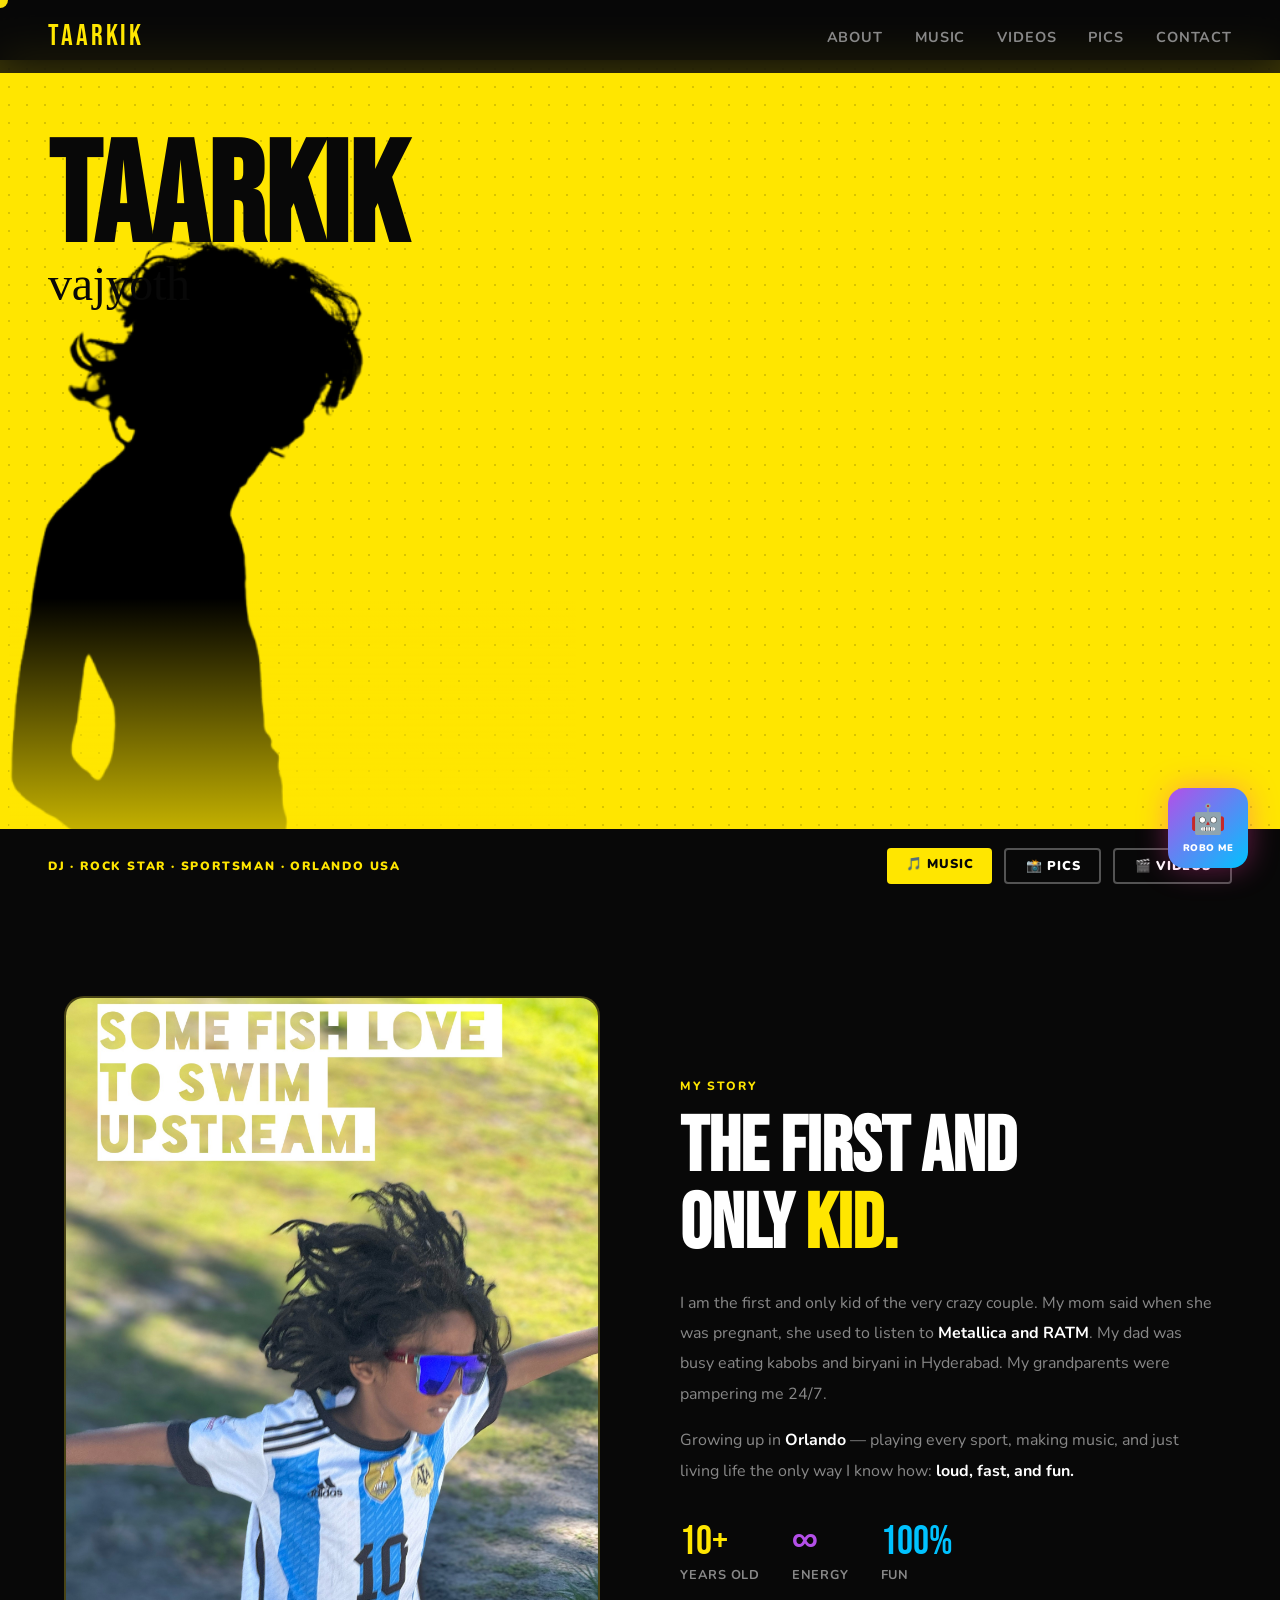
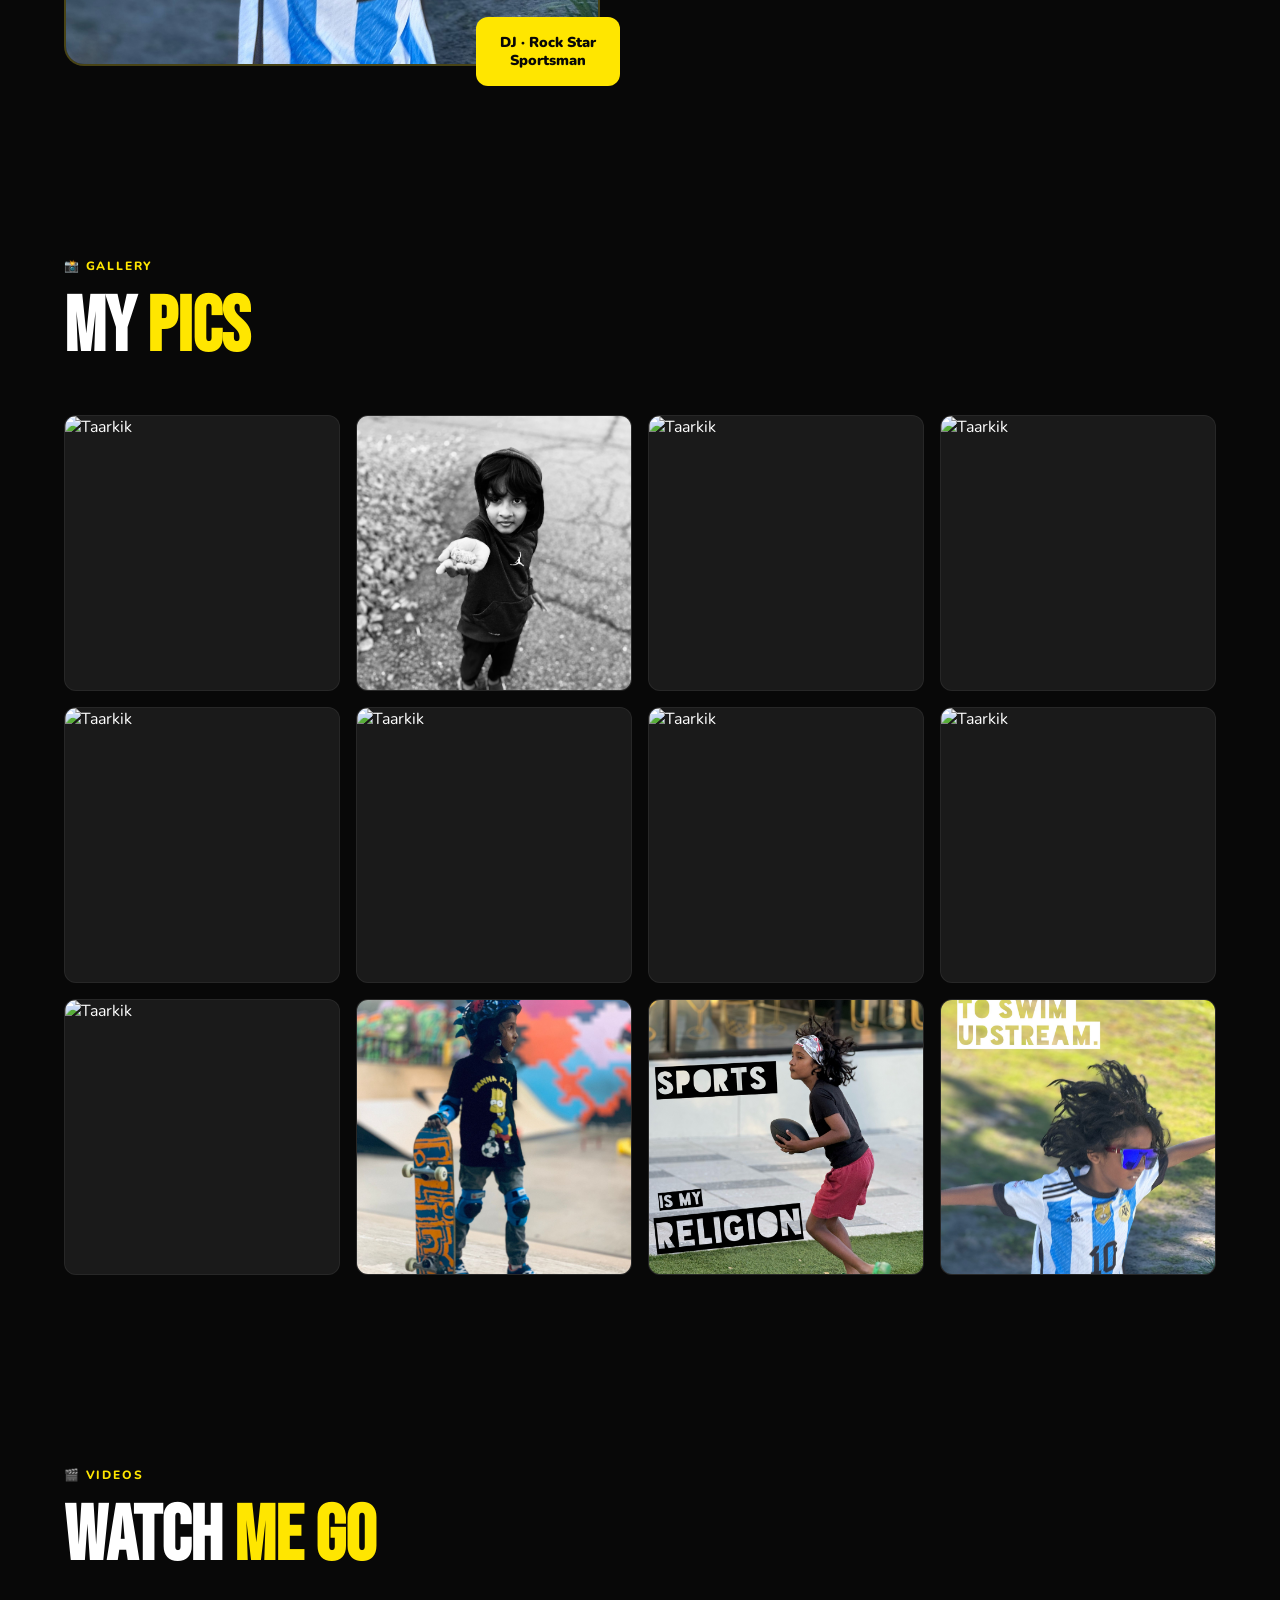
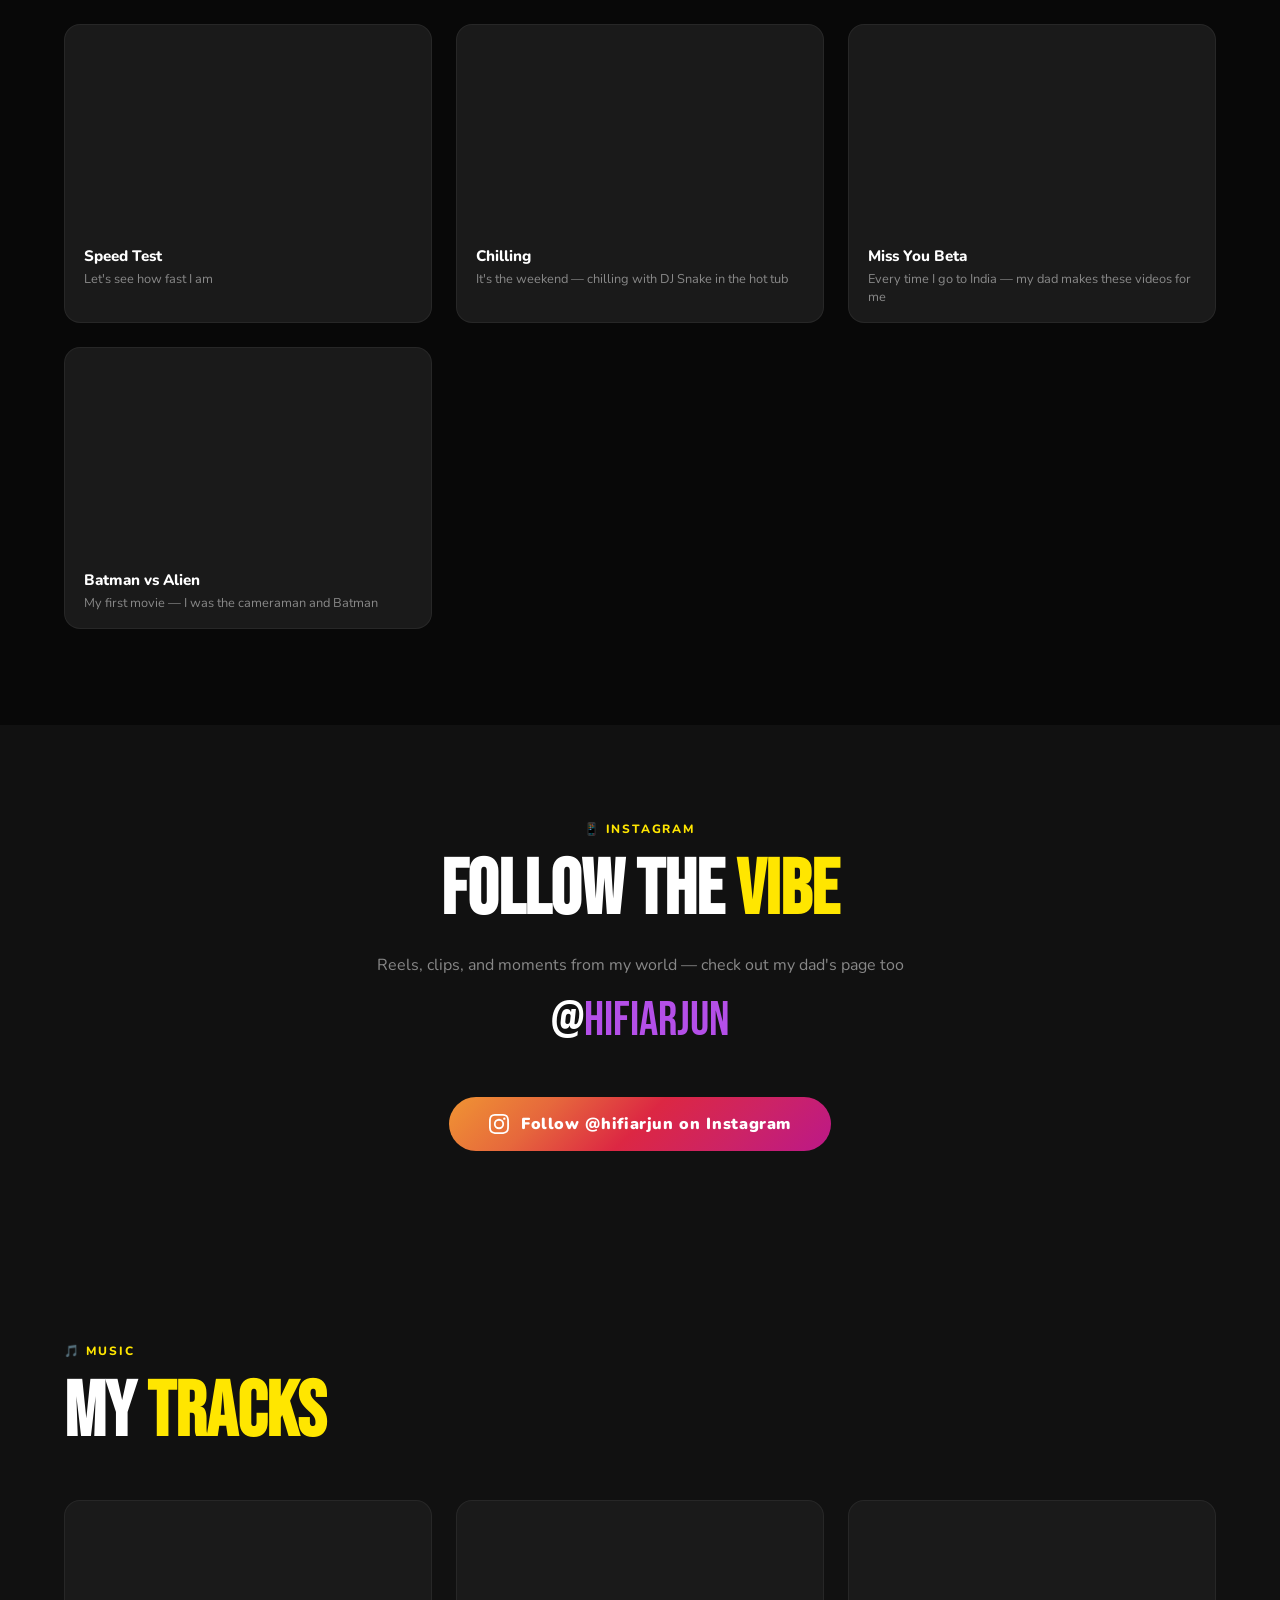
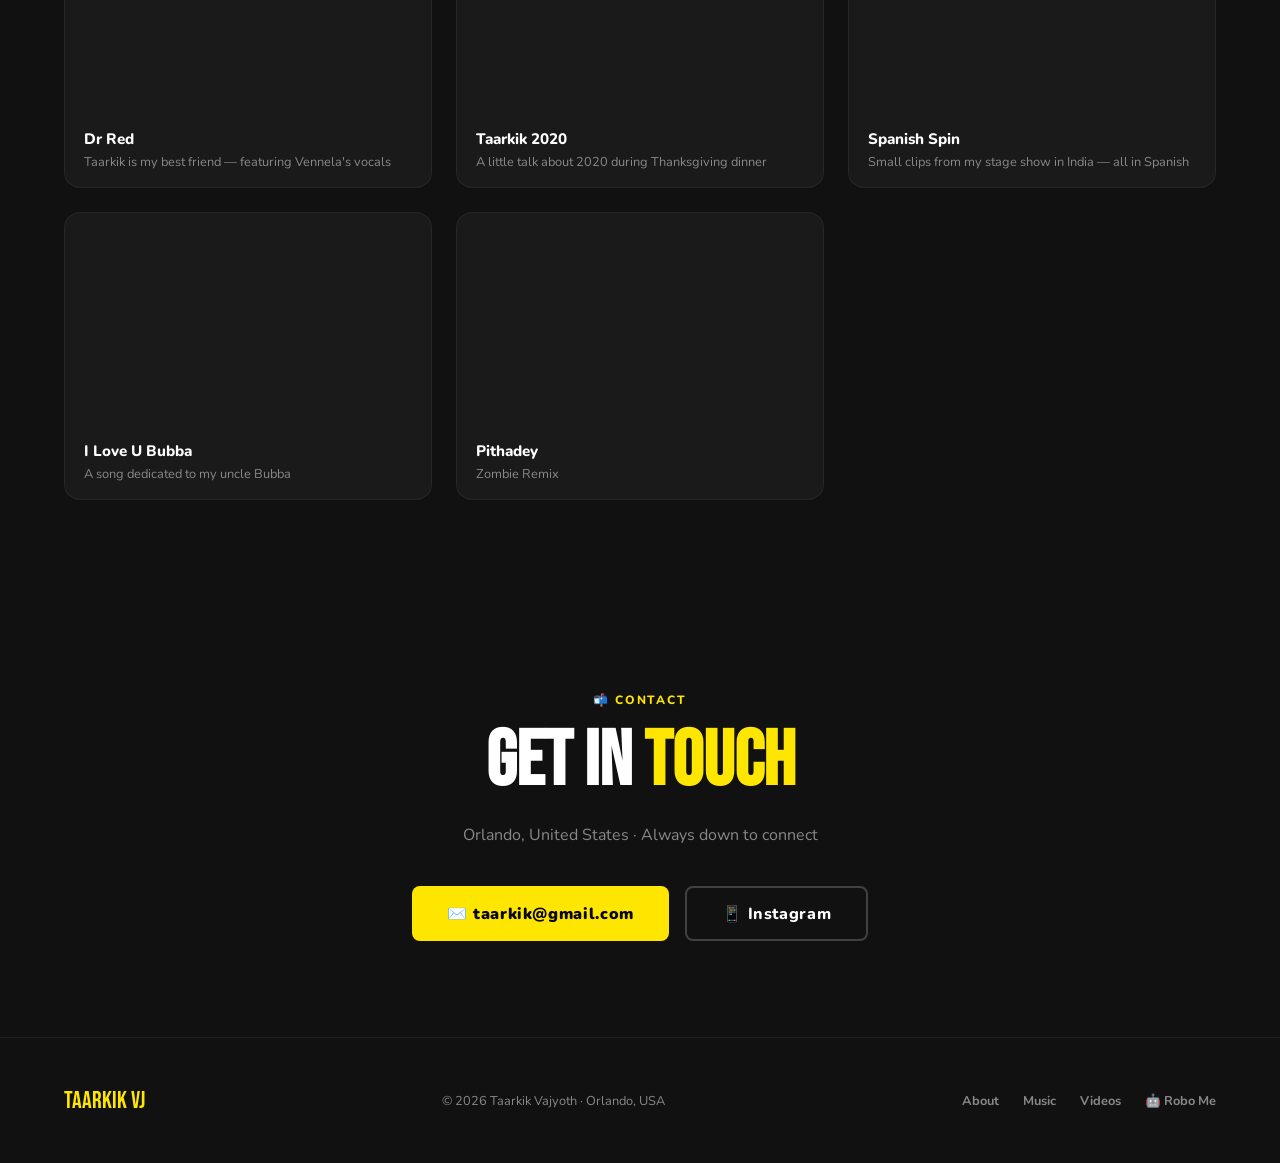
==== commit e44d7fb3: "Add files via upload" ====
--- a/index.html
+++ b/index.html
@@ -79,7 +79,7 @@
 .sticker{position:absolute;background:var(--black);color:var(--yellow);font-family:'Permanent Marker',cursive;font-size:1rem;padding:.5rem 1rem;transform:rotate(-8deg);z-index:3;border-radius:4px;}
 
 /* SILHOUETTE */
-.silhouette-wrap{position:absolute;bottom:0;right:42%;height:90%;z-index:2;display:flex;align-items:flex-end;}
+.silhouette-wrap{position:absolute;bottom:0;right:55%;height:90%;z-index:2;display:flex;align-items:flex-end;}
 .silhouette-wrap img{height:100%;width:auto;object-fit:contain;filter:brightness(0) saturate(100%);animation:silhouette-rise 1.2s cubic-bezier(.17,.67,.35,1.2) .4s both;transform-origin:bottom center;}
 @keyframes silhouette-rise{0%{opacity:0;transform:translateY(60px) scale(.95);}100%{opacity:1;transform:translateY(0) scale(1);}}
 .silhouette-wrap::after{content:'';position:absolute;bottom:0;left:0;right:0;height:40%;background:linear-gradient(0deg,var(--yellow),transparent);pointer-events:none;}
@@ -183,7 +183,7 @@
   .hero{grid-template-columns:1fr;}
   .hero-left{padding:2rem;min-height:100vh;}
   .hero-bottom{padding:.75rem 1.5rem;flex-wrap:wrap;gap:.5rem;}
-  .silhouette-wrap{right:30%;width:50%;left:auto;}
+  .silhouette-wrap{right:40%;width:50%;left:auto;}
   .pop-name{position:relative;z-index:5;text-align:left;}
   .sticker{top:2rem !important;left:2rem !important;}
   .about,.music,.videos,.gallery,.instagram{padding:4rem 1.5rem;}
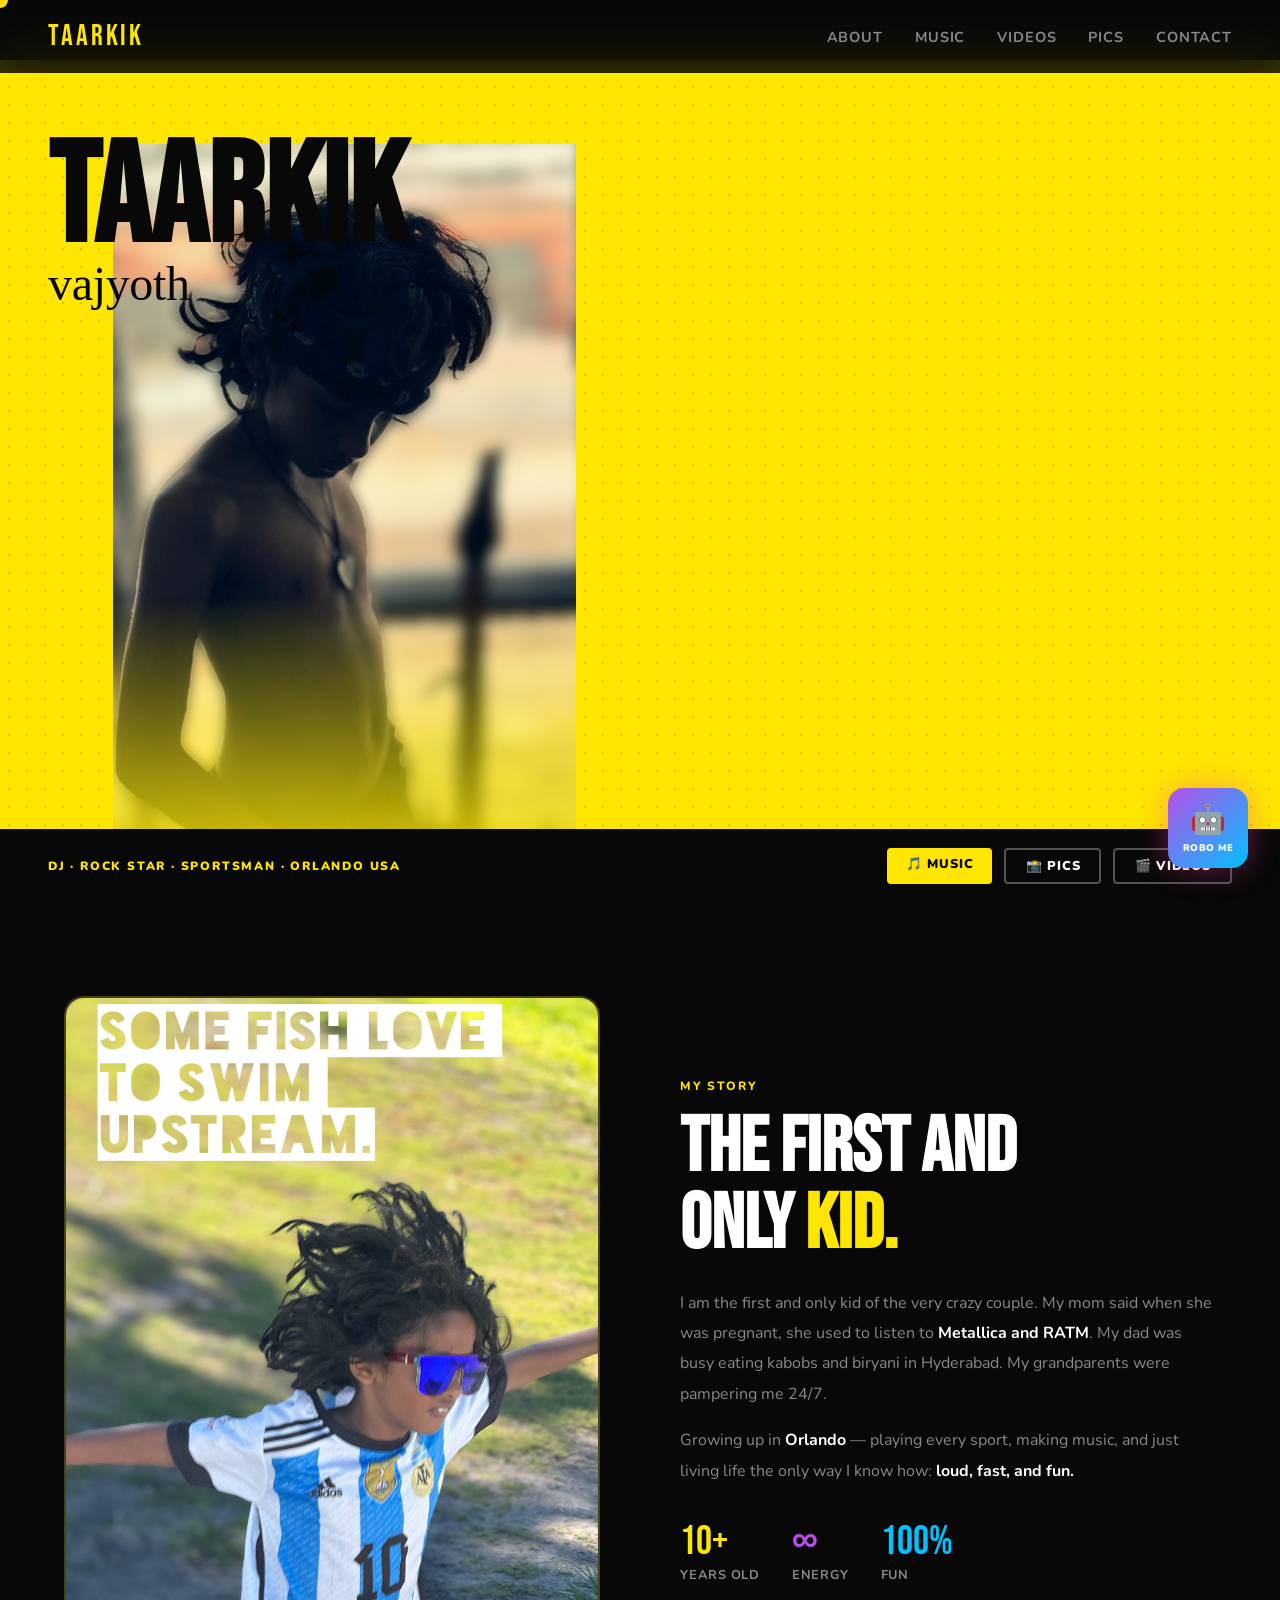
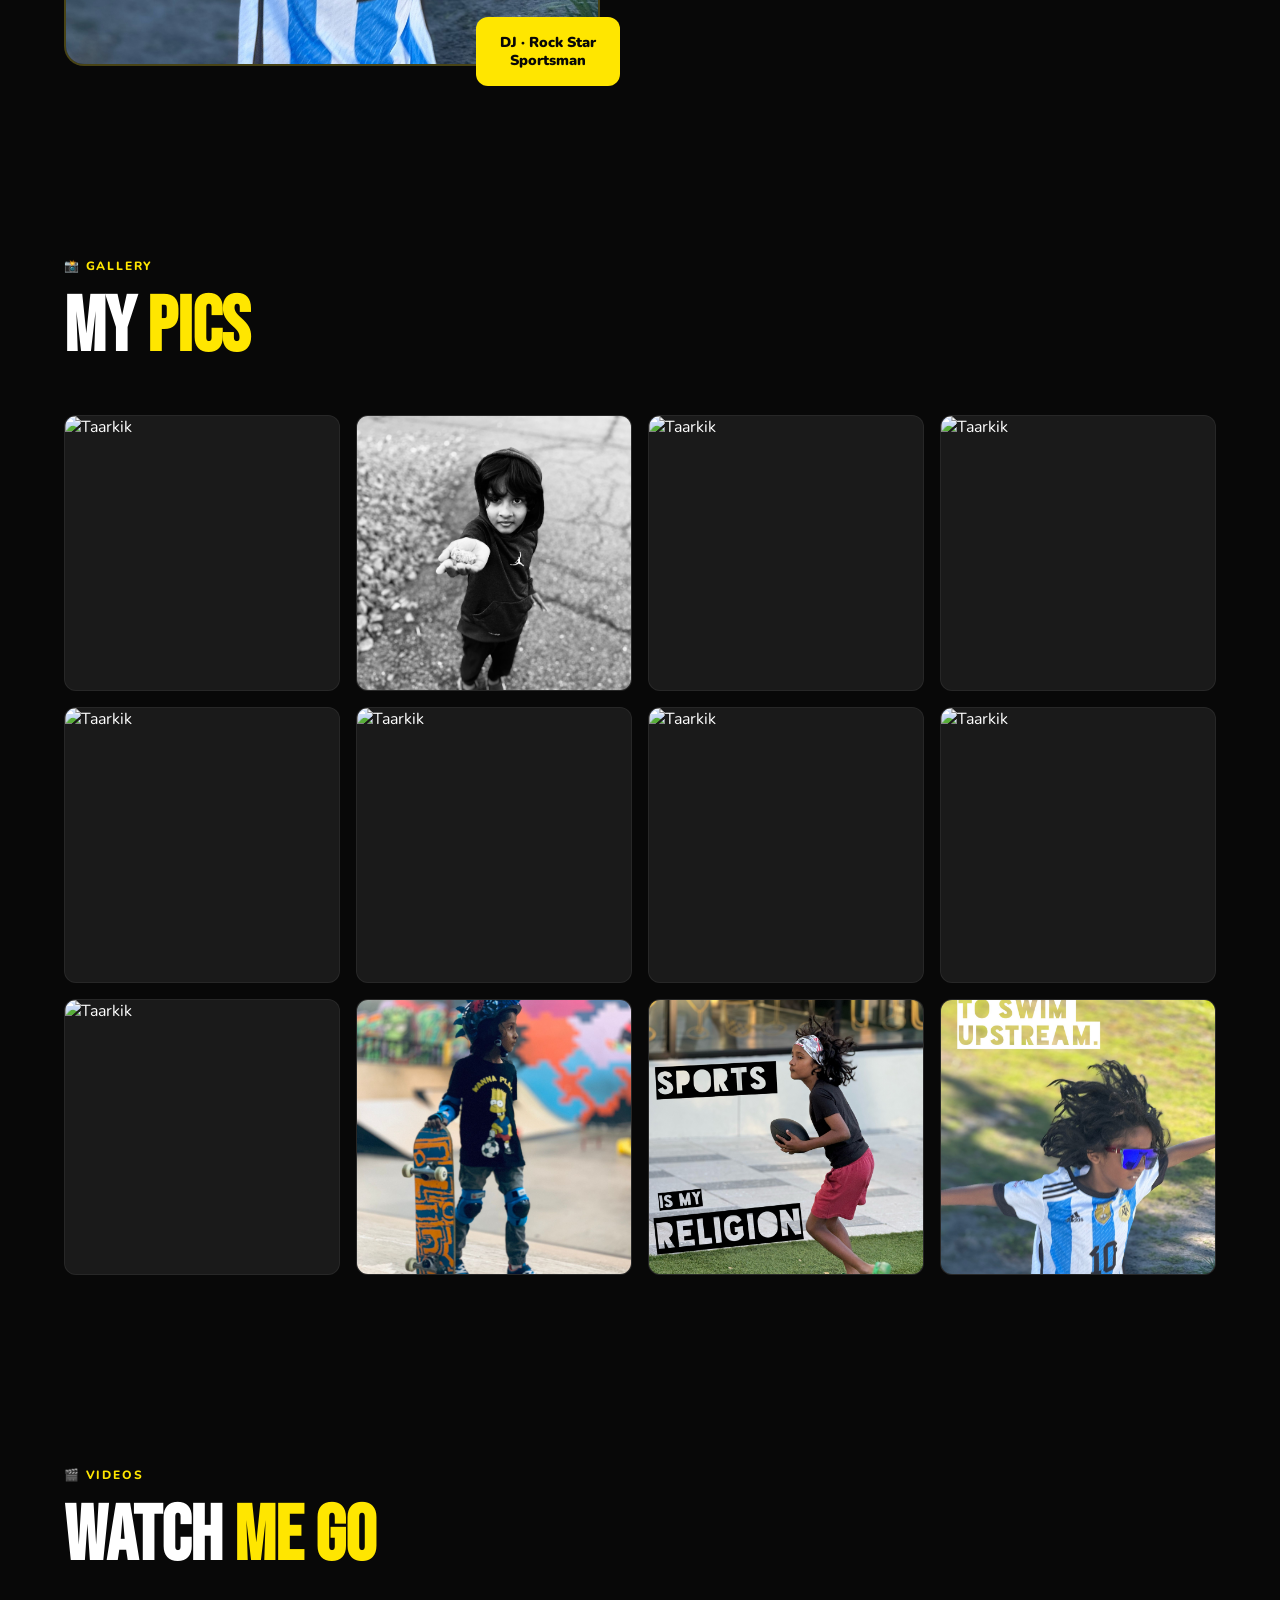
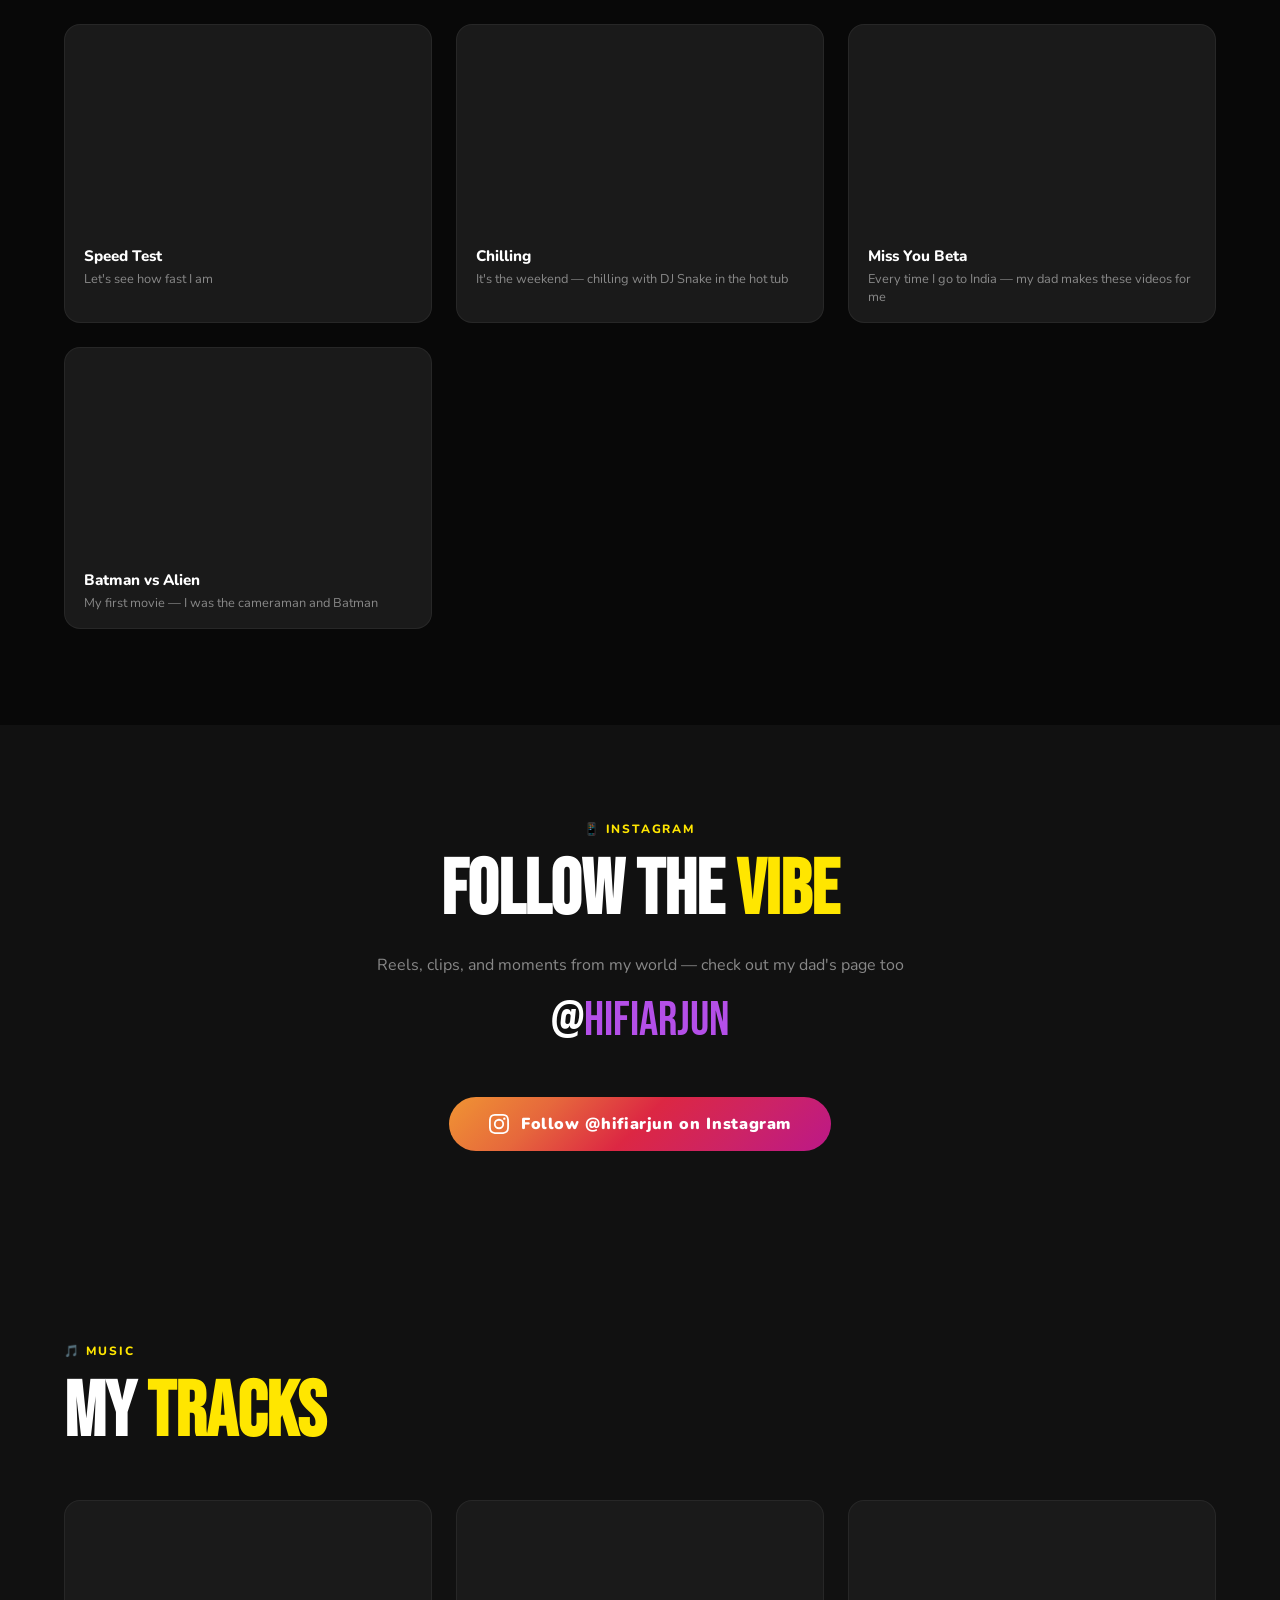
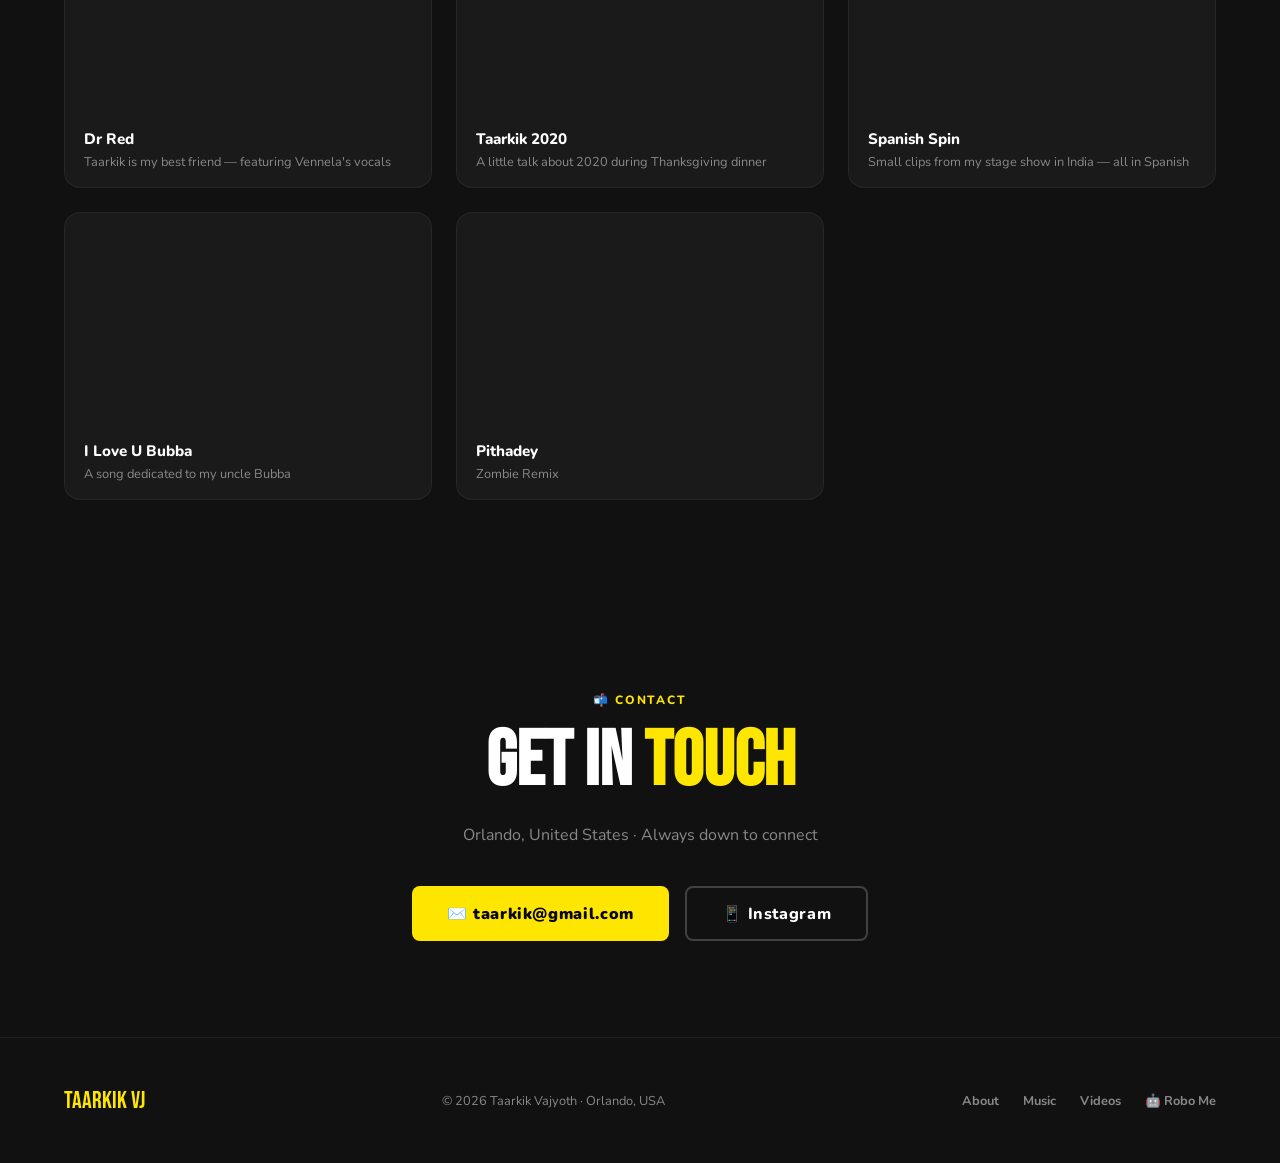
==== commit 3dd3568b: "Add files via upload" ====
--- a/index.html
+++ b/index.html
@@ -80,7 +80,7 @@
 
 /* SILHOUETTE */
 .silhouette-wrap{position:absolute;bottom:0;right:55%;height:90%;z-index:2;display:flex;align-items:flex-end;}
-.silhouette-wrap img{height:100%;width:auto;object-fit:contain;filter:brightness(0) saturate(100%);animation:silhouette-rise 1.2s cubic-bezier(.17,.67,.35,1.2) .4s both;transform-origin:bottom center;}
+.silhouette-wrap img{height:100%;width:auto;object-fit:cover;filter:contrast(1.1) saturate(0.8);mix-blend-mode:multiply;animation:silhouette-rise 1.2s cubic-bezier(.17,.67,.35,1.2) .4s both;transform-origin:bottom center;}
 @keyframes silhouette-rise{0%{opacity:0;transform:translateY(60px) scale(.95);}100%{opacity:1;transform:translateY(0) scale(1);}}
 .silhouette-wrap::after{content:'';position:absolute;bottom:0;left:0;right:0;height:40%;background:linear-gradient(0deg,var(--yellow),transparent);pointer-events:none;}
 
@@ -229,7 +229,7 @@
     
 
     <div class="silhouette-wrap">
-      <img src="images/taarkik-silhouette.png" alt="Taarkik silhouette">
+      <img src="images/taarkik_guitar.png" alt="Taarkik" style="filter:none;object-fit:cover;">
     </div>
   </div>
 
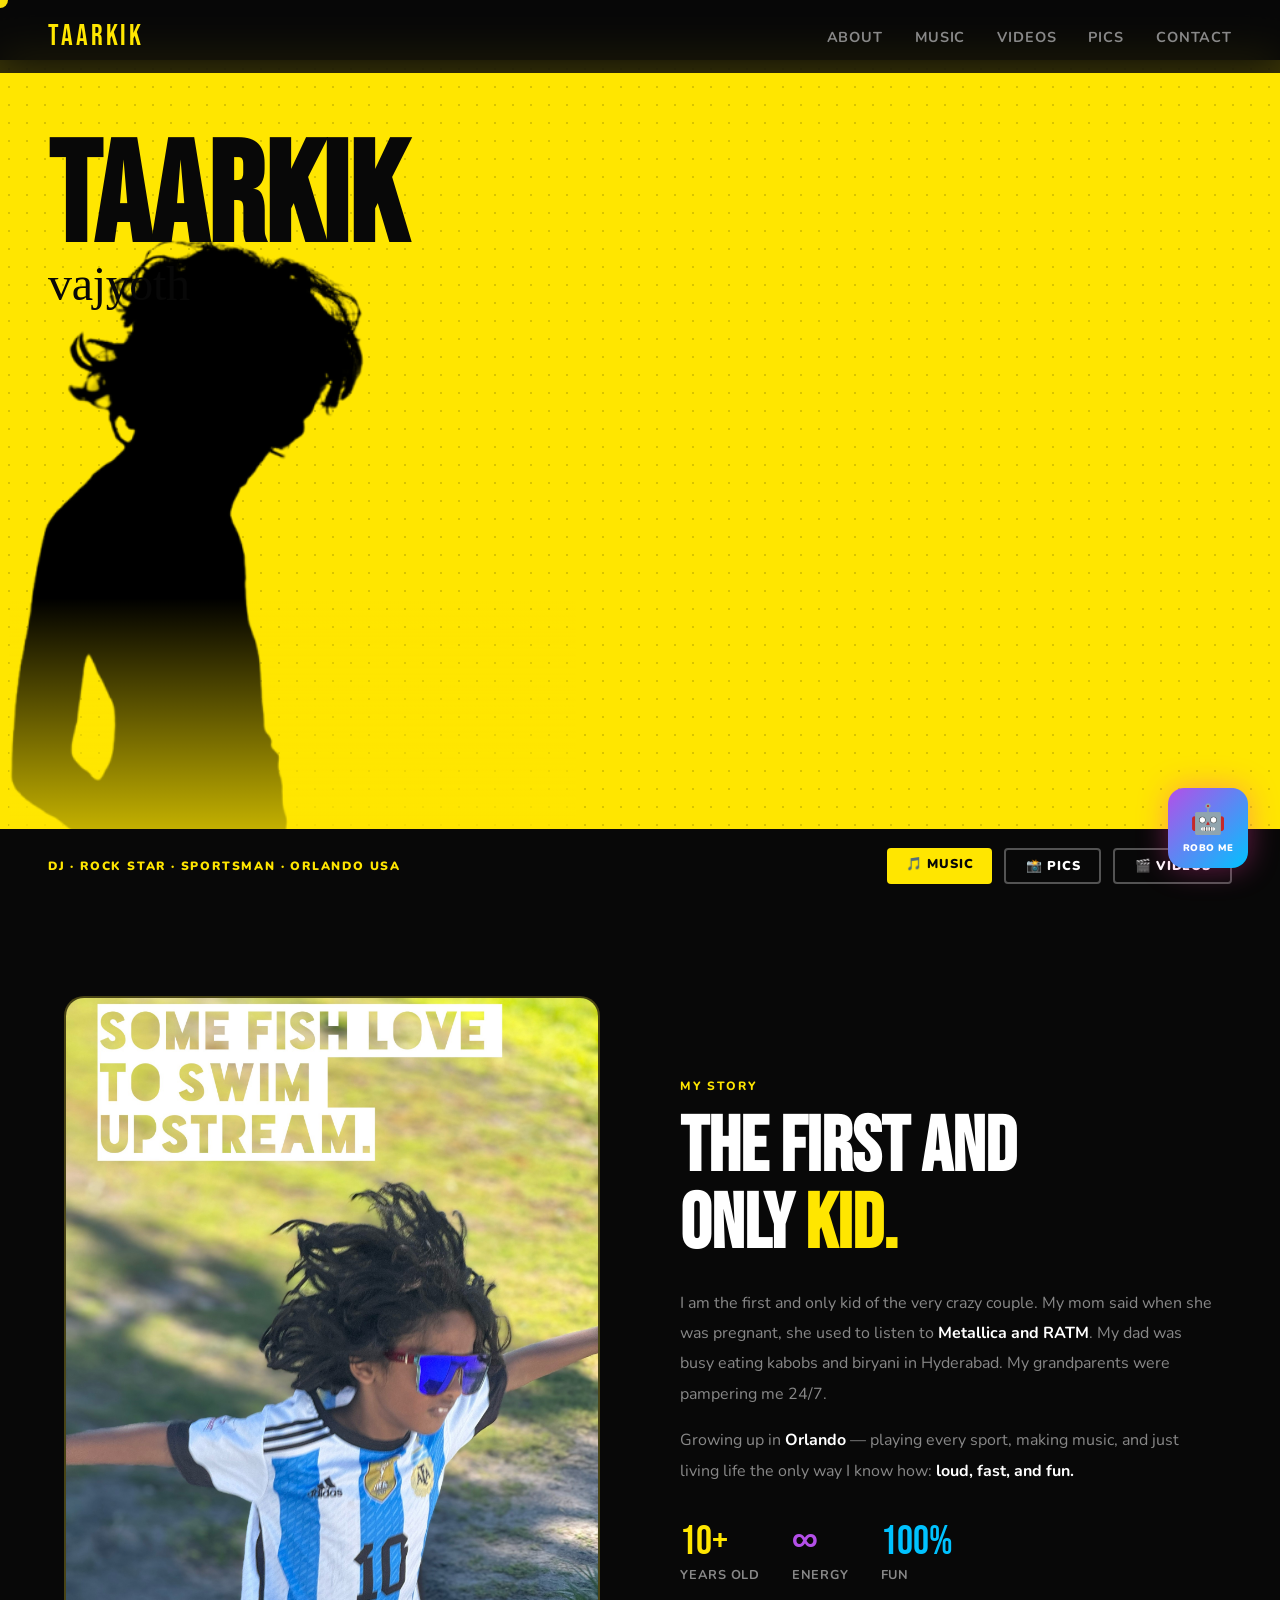
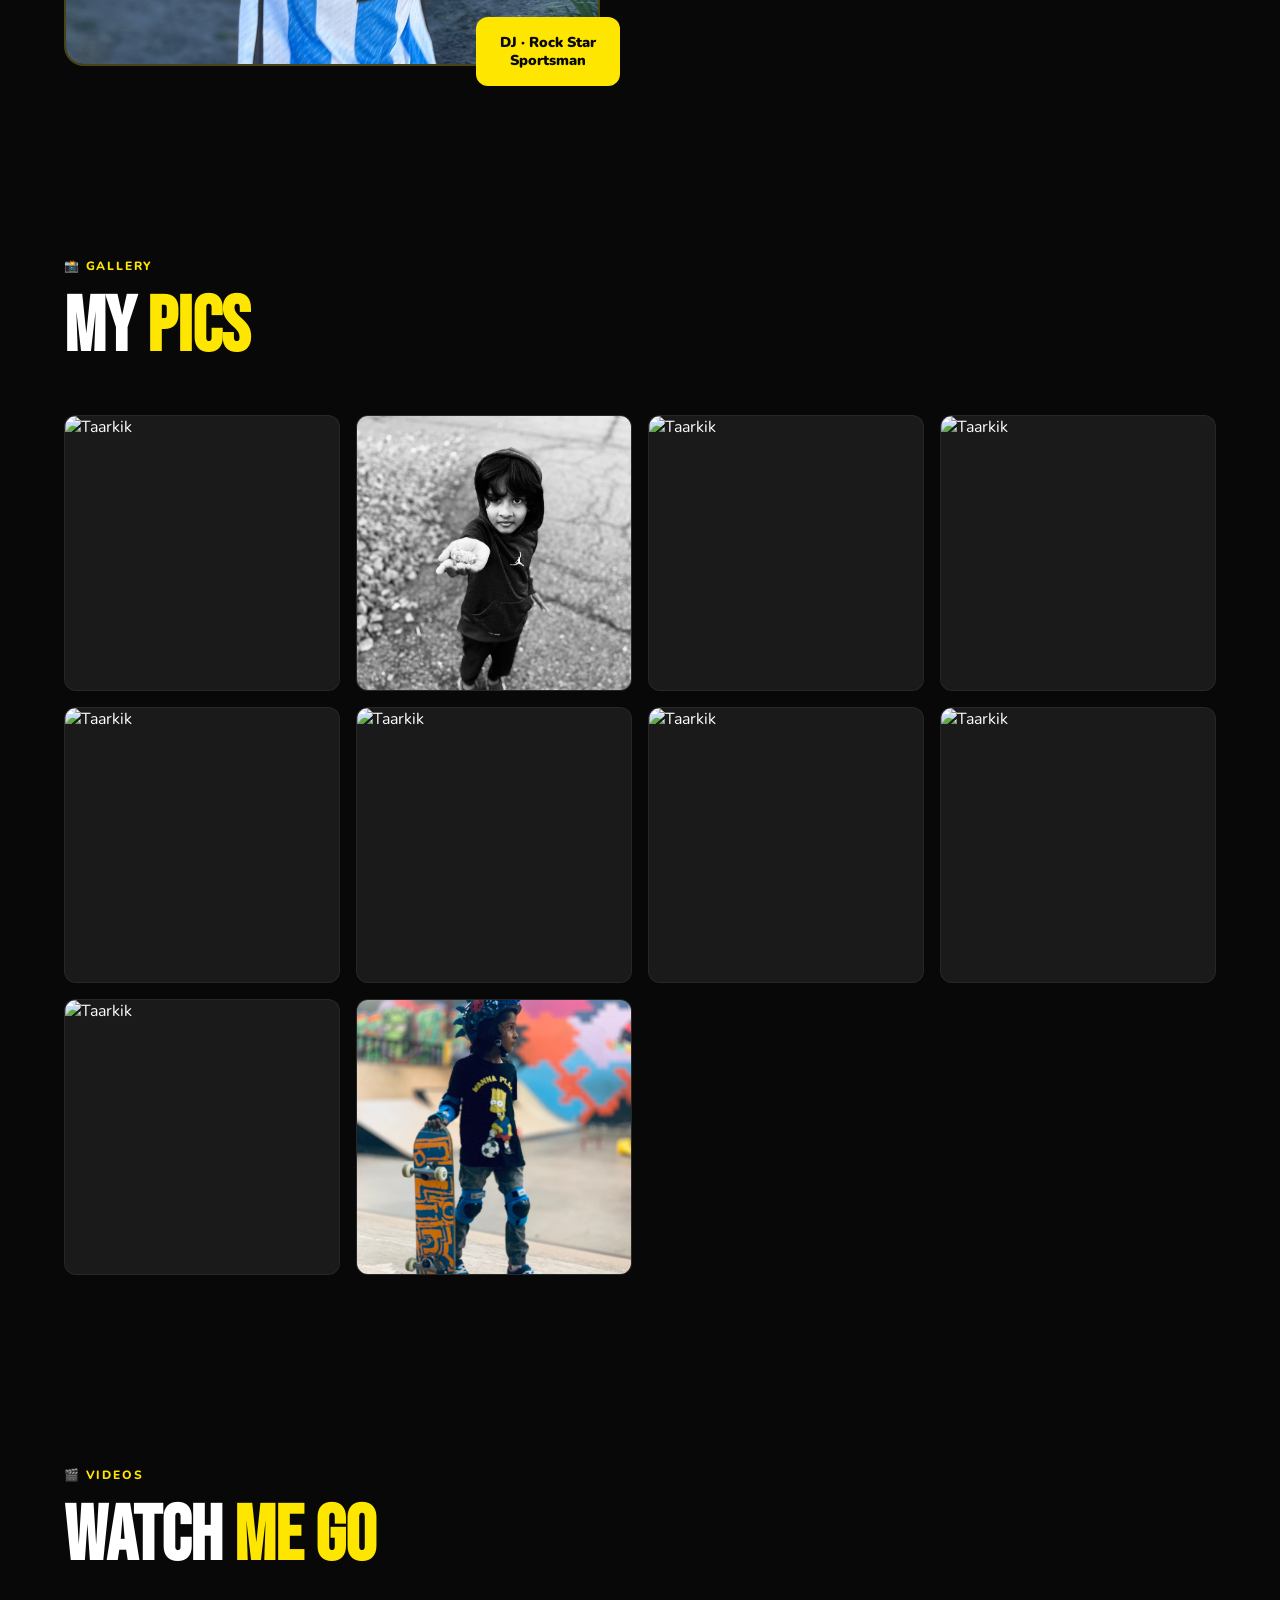
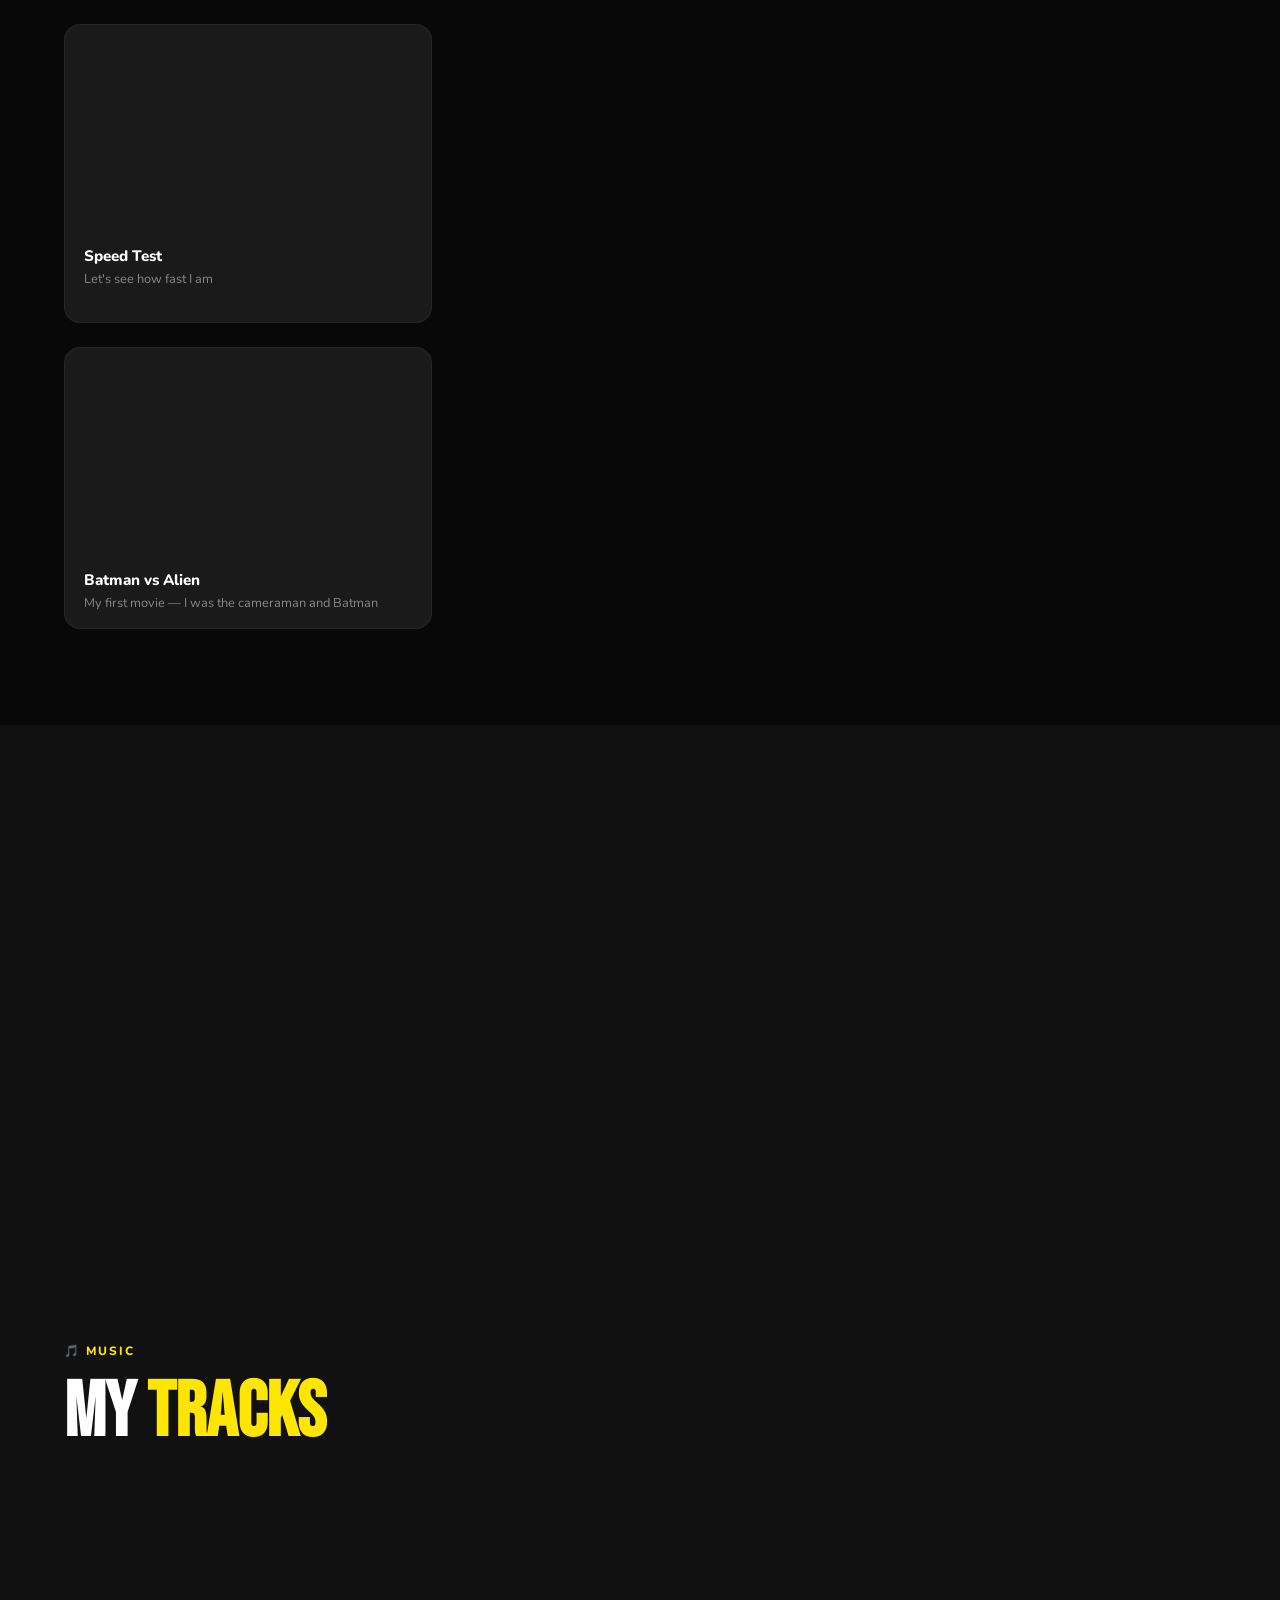
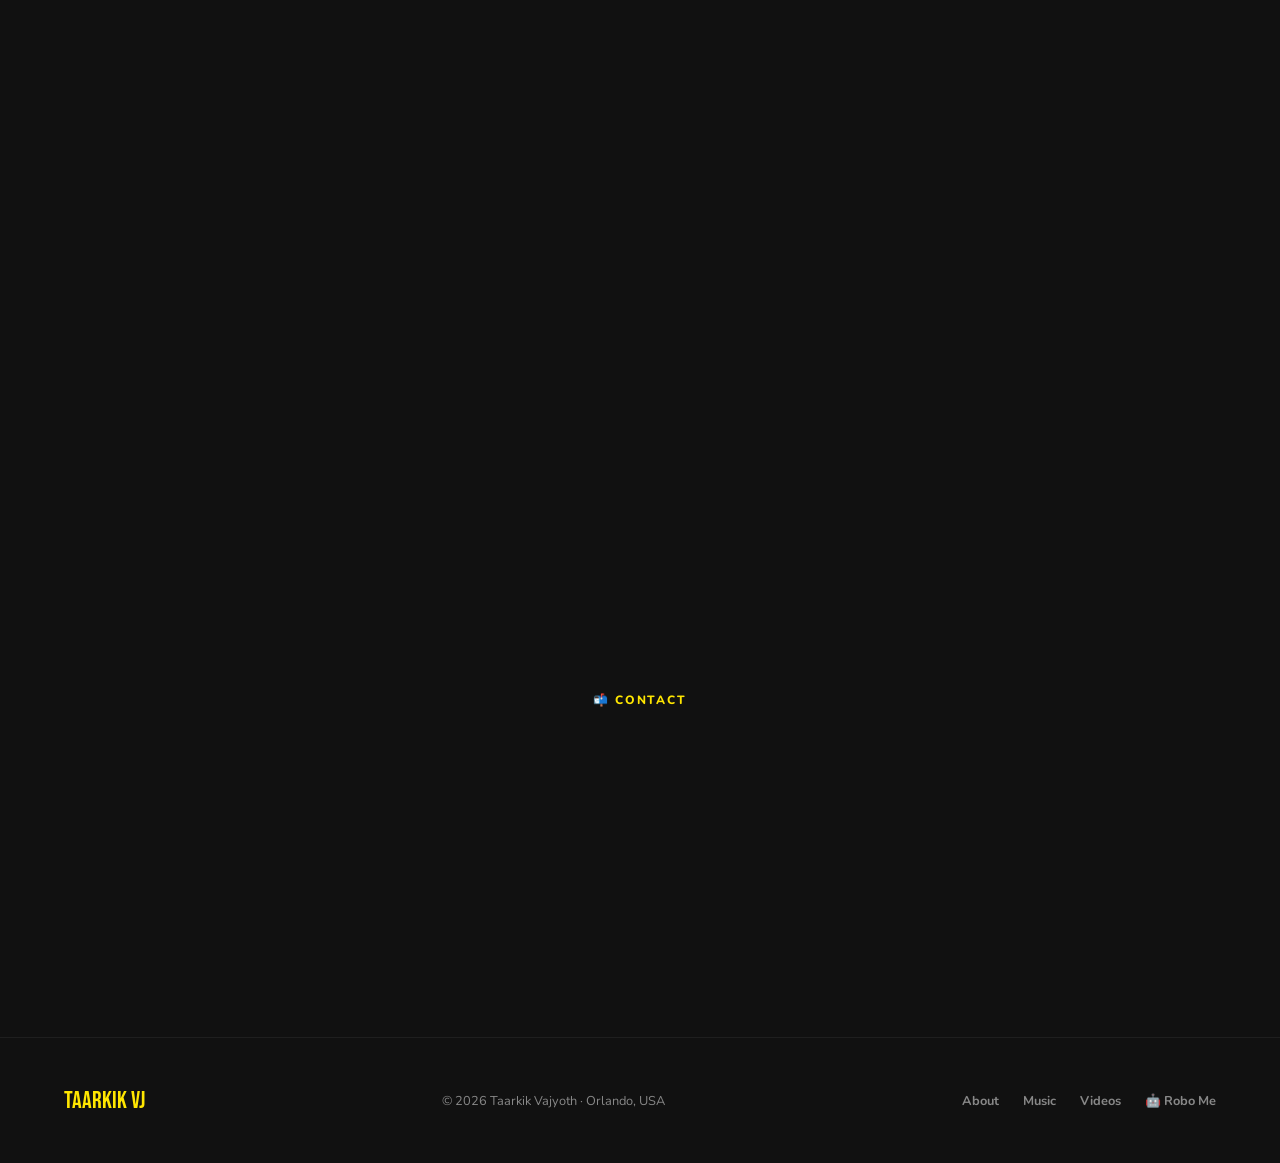
==== commit 6977874e: "Add files via upload" ====
--- a/index.html
+++ b/index.html
@@ -80,7 +80,7 @@
 
 /* SILHOUETTE */
 .silhouette-wrap{position:absolute;bottom:0;right:55%;height:90%;z-index:2;display:flex;align-items:flex-end;}
-.silhouette-wrap img{height:100%;width:auto;object-fit:cover;filter:contrast(1.1) saturate(0.8);mix-blend-mode:multiply;animation:silhouette-rise 1.2s cubic-bezier(.17,.67,.35,1.2) .4s both;transform-origin:bottom center;}
+.silhouette-wrap img{height:100%;width:auto;object-fit:contain;filter:brightness(0) saturate(100%);animation:silhouette-rise 1.2s cubic-bezier(.17,.67,.35,1.2) .4s both;transform-origin:bottom center;}
 @keyframes silhouette-rise{0%{opacity:0;transform:translateY(60px) scale(.95);}100%{opacity:1;transform:translateY(0) scale(1);}}
 .silhouette-wrap::after{content:'';position:absolute;bottom:0;left:0;right:0;height:40%;background:linear-gradient(0deg,var(--yellow),transparent);pointer-events:none;}
 
@@ -229,7 +229,7 @@
     
 
     <div class="silhouette-wrap">
-      <img src="images/taarkik_guitar.png" alt="Taarkik" style="filter:none;object-fit:cover;">
+      <img src="images/taarkik-silhouette.png" alt="Taarkik silhouette">
     </div>
   </div>
 
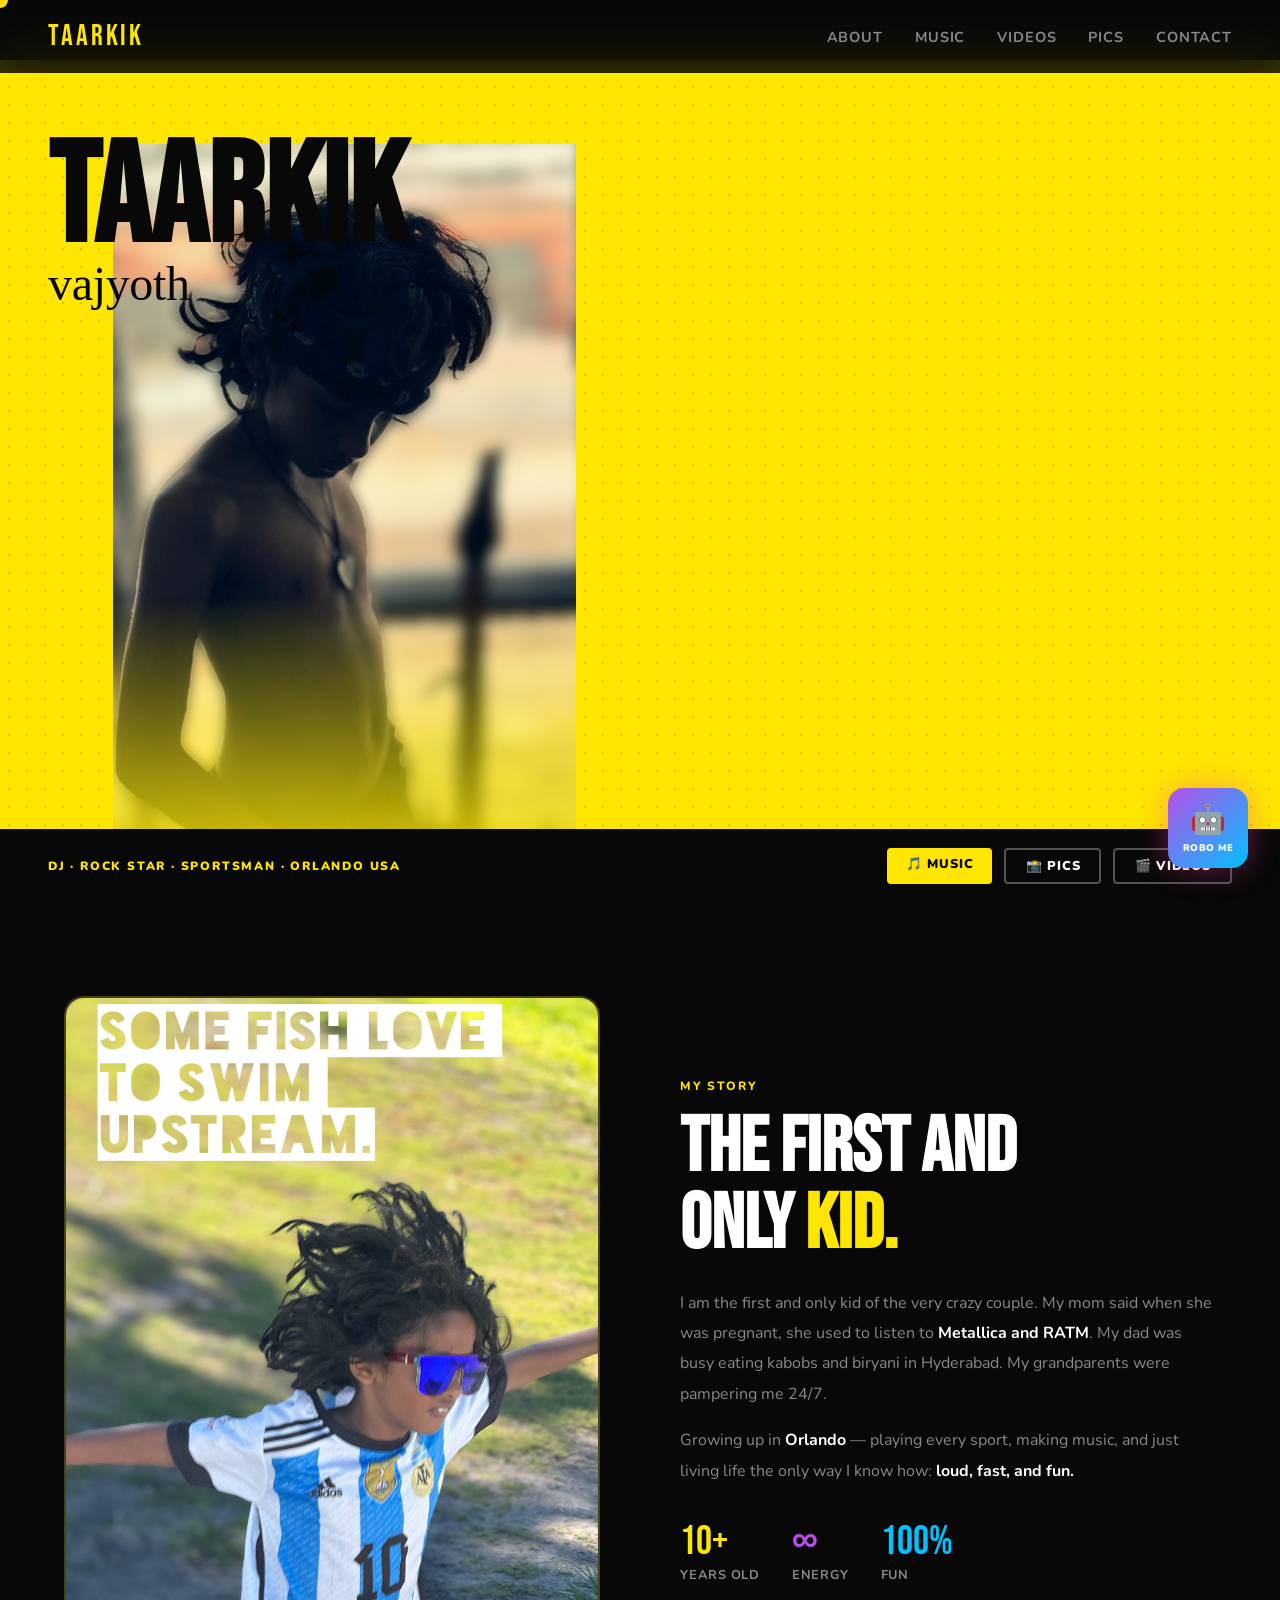
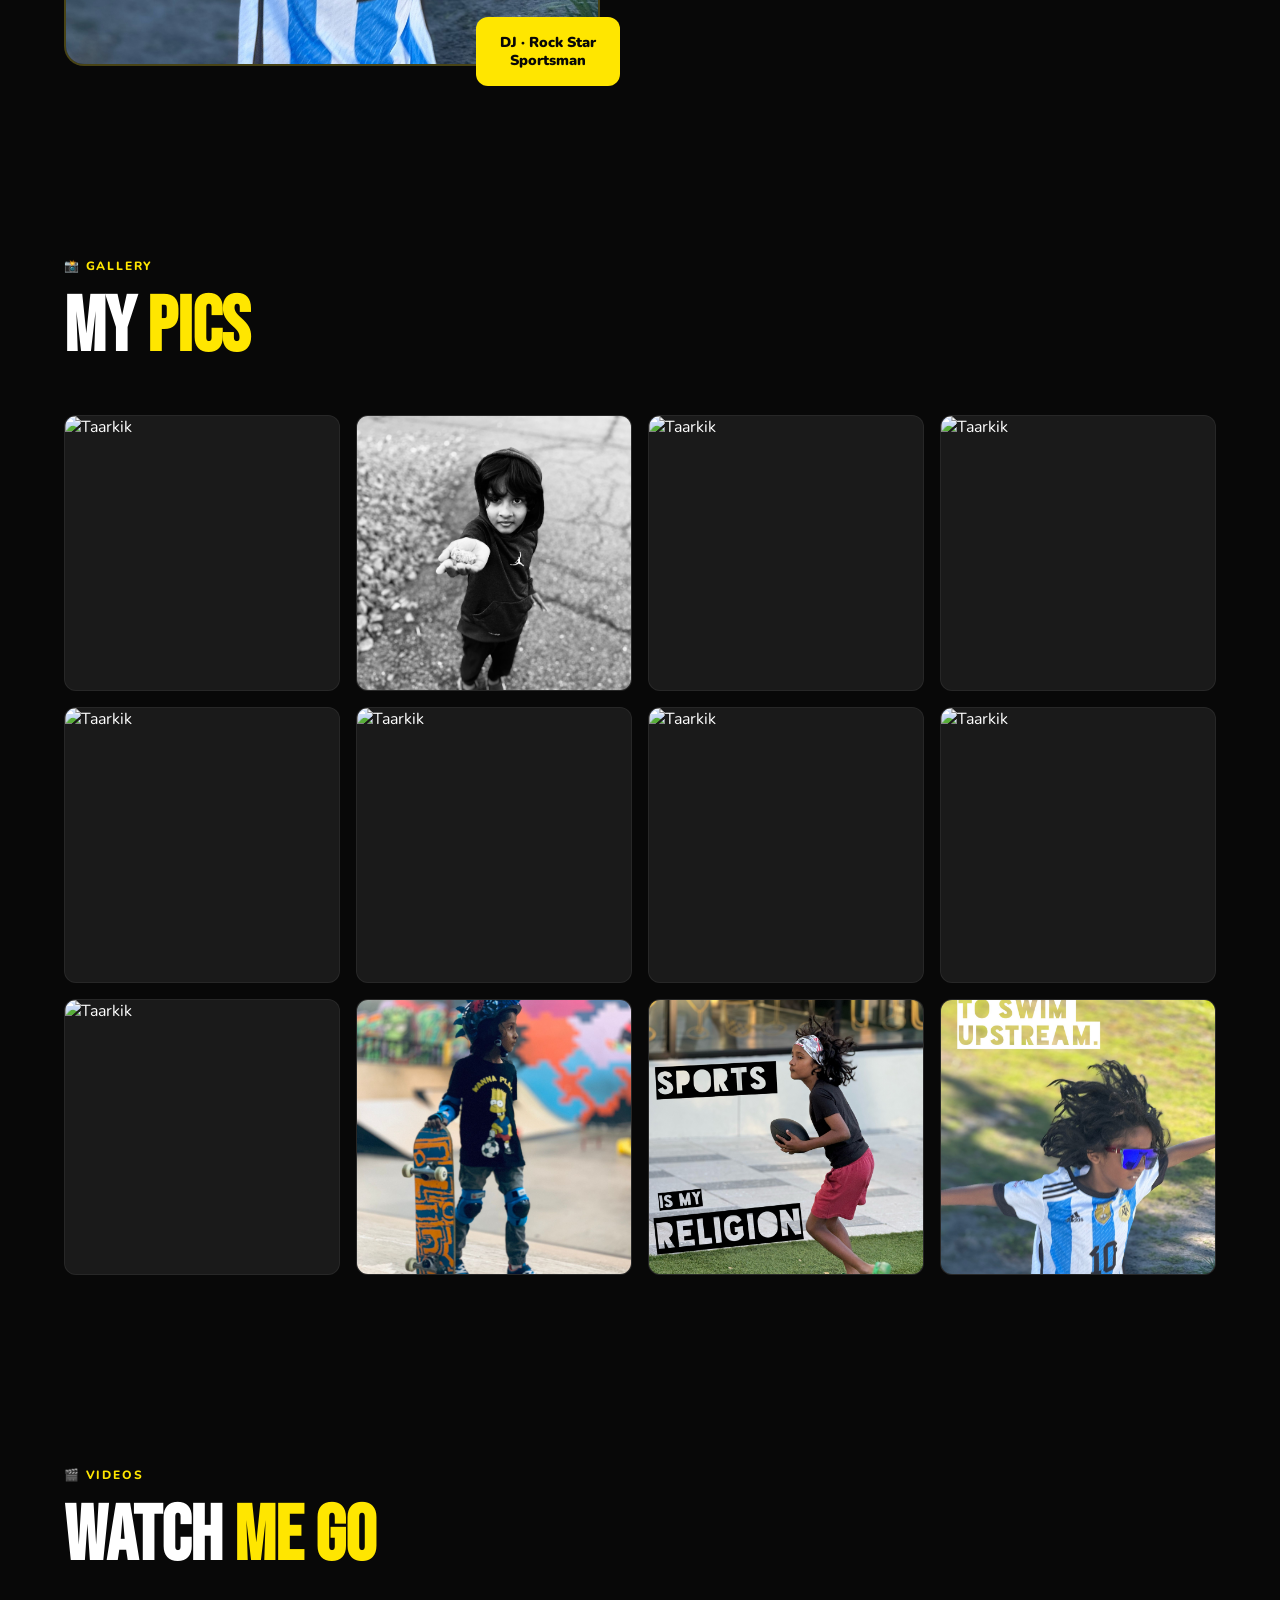
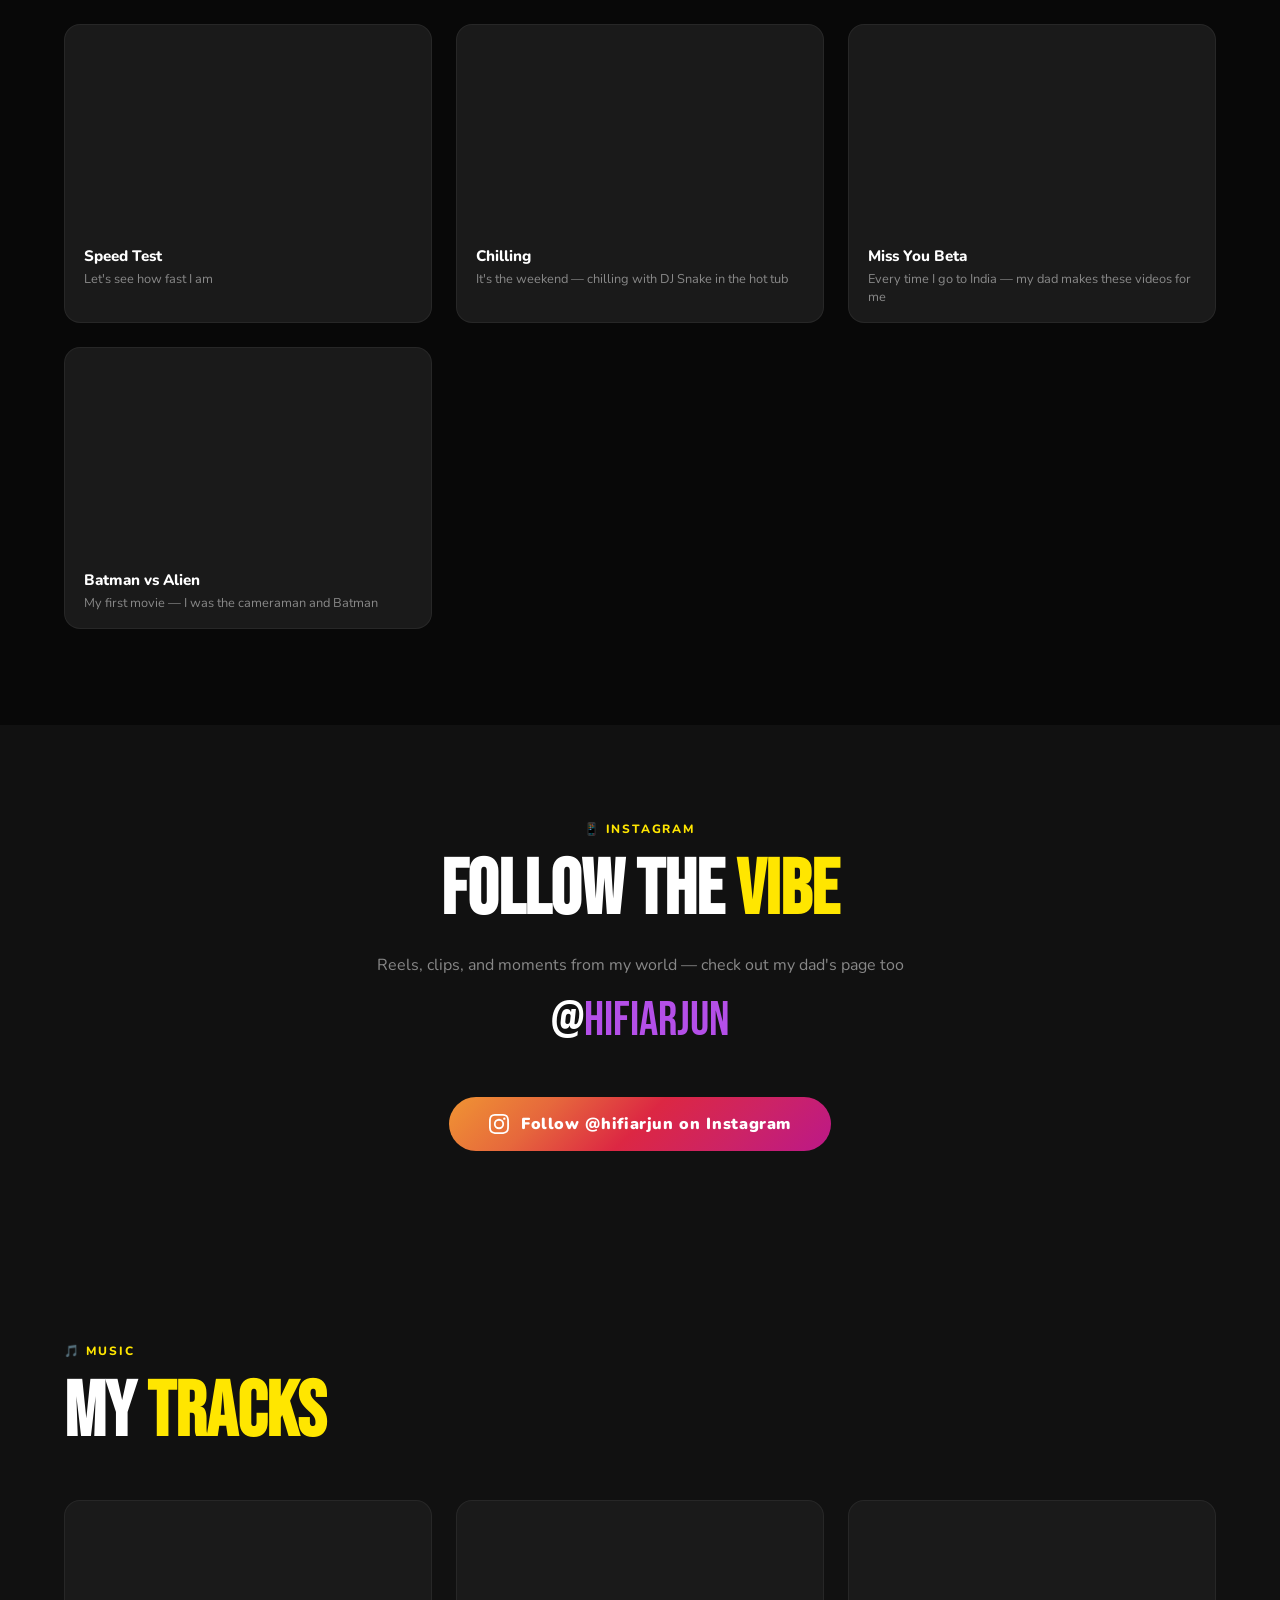
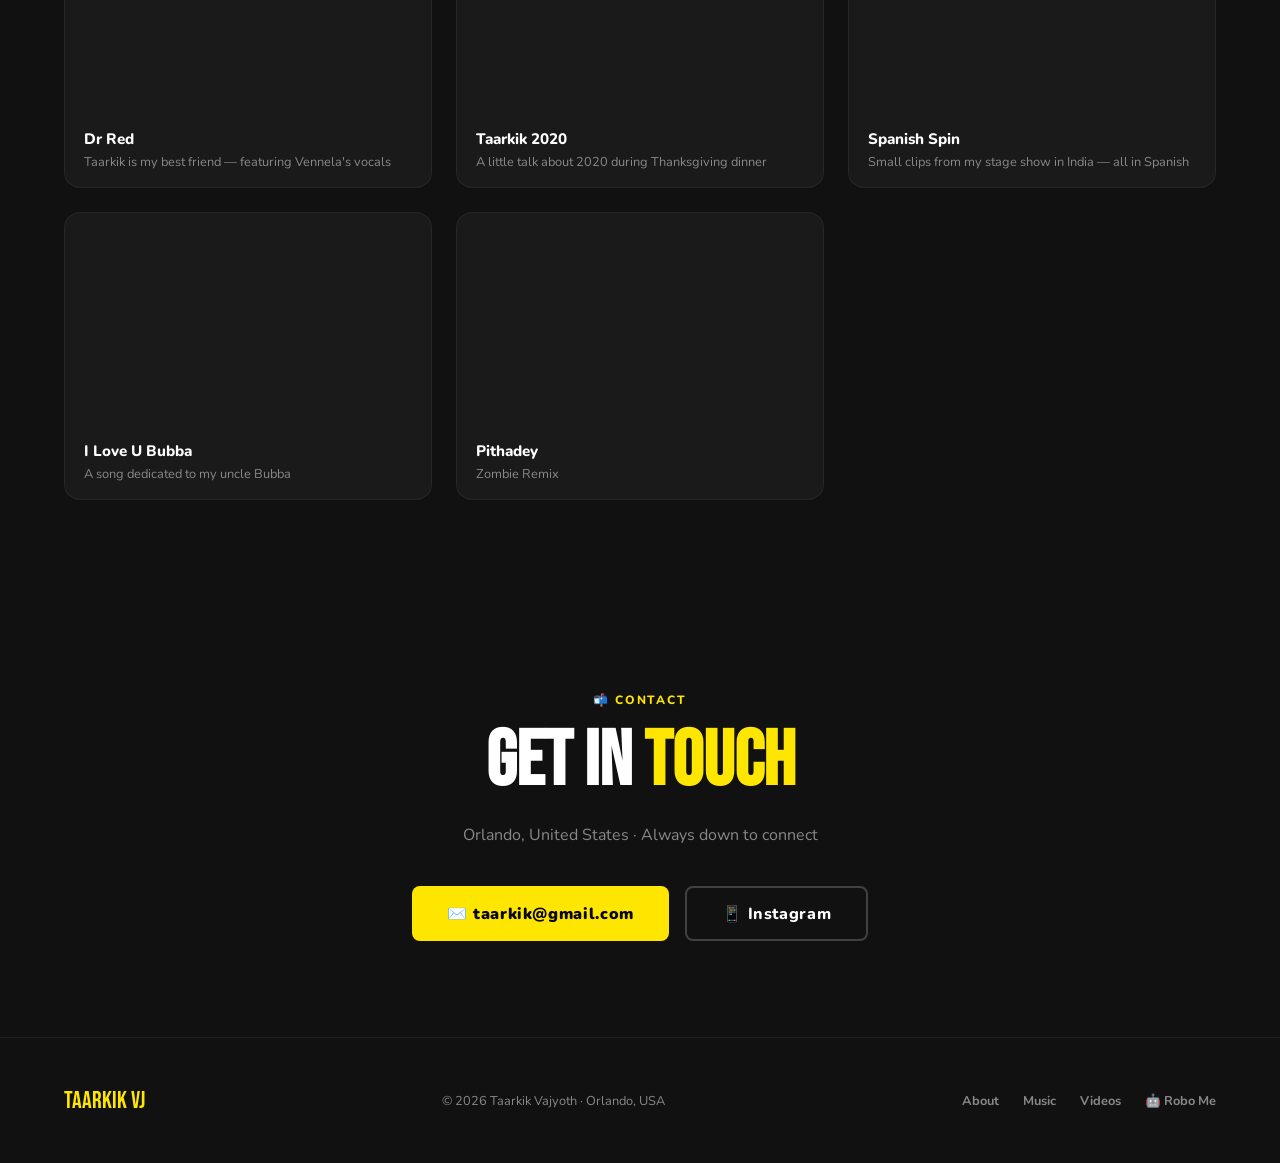
==== commit aaade0b2: "Add files via upload" ====
--- a/index.html
+++ b/index.html
@@ -80,7 +80,7 @@
 
 /* SILHOUETTE */
 .silhouette-wrap{position:absolute;bottom:0;right:55%;height:90%;z-index:2;display:flex;align-items:flex-end;}
-.silhouette-wrap img{height:100%;width:auto;object-fit:contain;filter:brightness(0) saturate(100%);animation:silhouette-rise 1.2s cubic-bezier(.17,.67,.35,1.2) .4s both;transform-origin:bottom center;}
+.silhouette-wrap img{height:100%;width:auto;object-fit:contain;filter:contrast(1.3) brightness(0.85) saturate(0.6);animation:silhouette-rise 1.2s cubic-bezier(.17,.67,.35,1.2) .4s both;transform-origin:bottom center;}
 @keyframes silhouette-rise{0%{opacity:0;transform:translateY(60px) scale(.95);}100%{opacity:1;transform:translateY(0) scale(1);}}
 .silhouette-wrap::after{content:'';position:absolute;bottom:0;left:0;right:0;height:40%;background:linear-gradient(0deg,var(--yellow),transparent);pointer-events:none;}
 
@@ -229,7 +229,7 @@
     
 
     <div class="silhouette-wrap">
-      <img src="images/taarkik-silhouette.png" alt="Taarkik silhouette">
+      <img src="images/taarkik_guitar.png" alt="Taarkik" style="filter:none;object-fit:cover;">
     </div>
   </div>
 
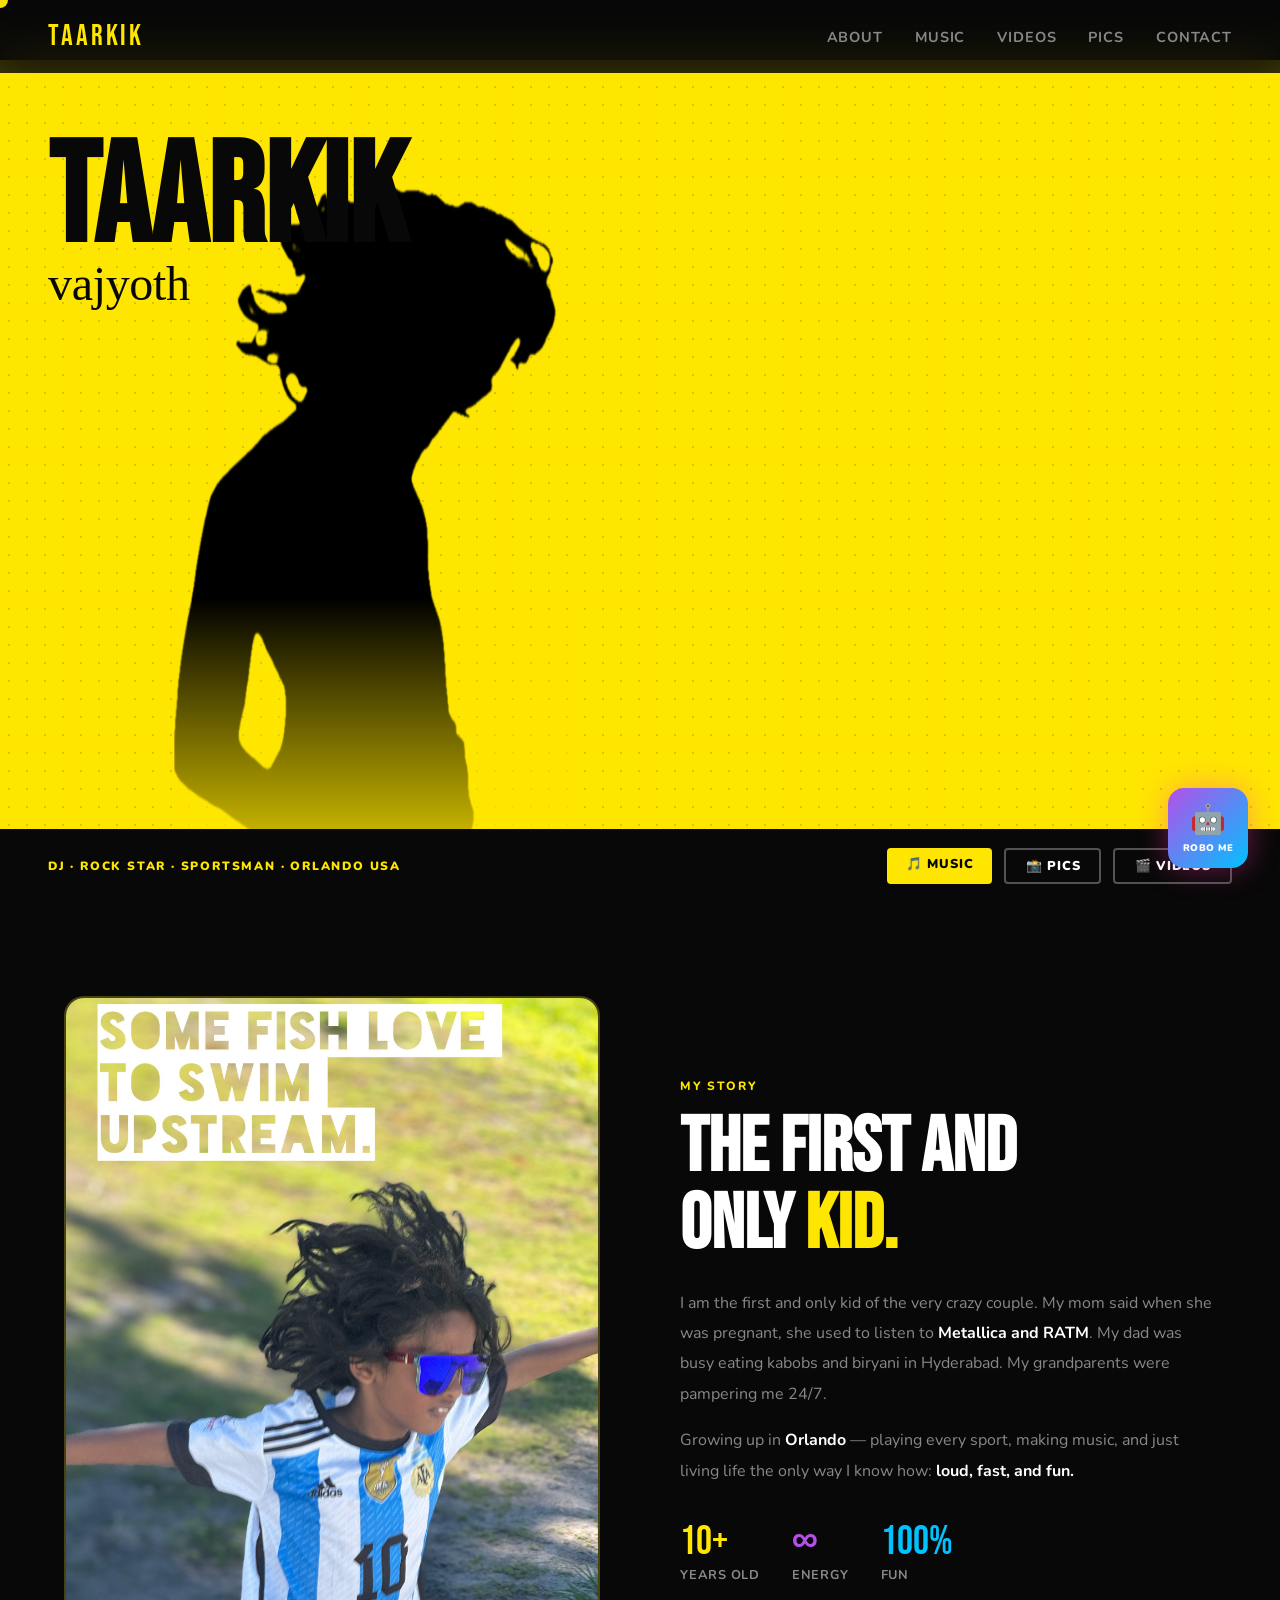
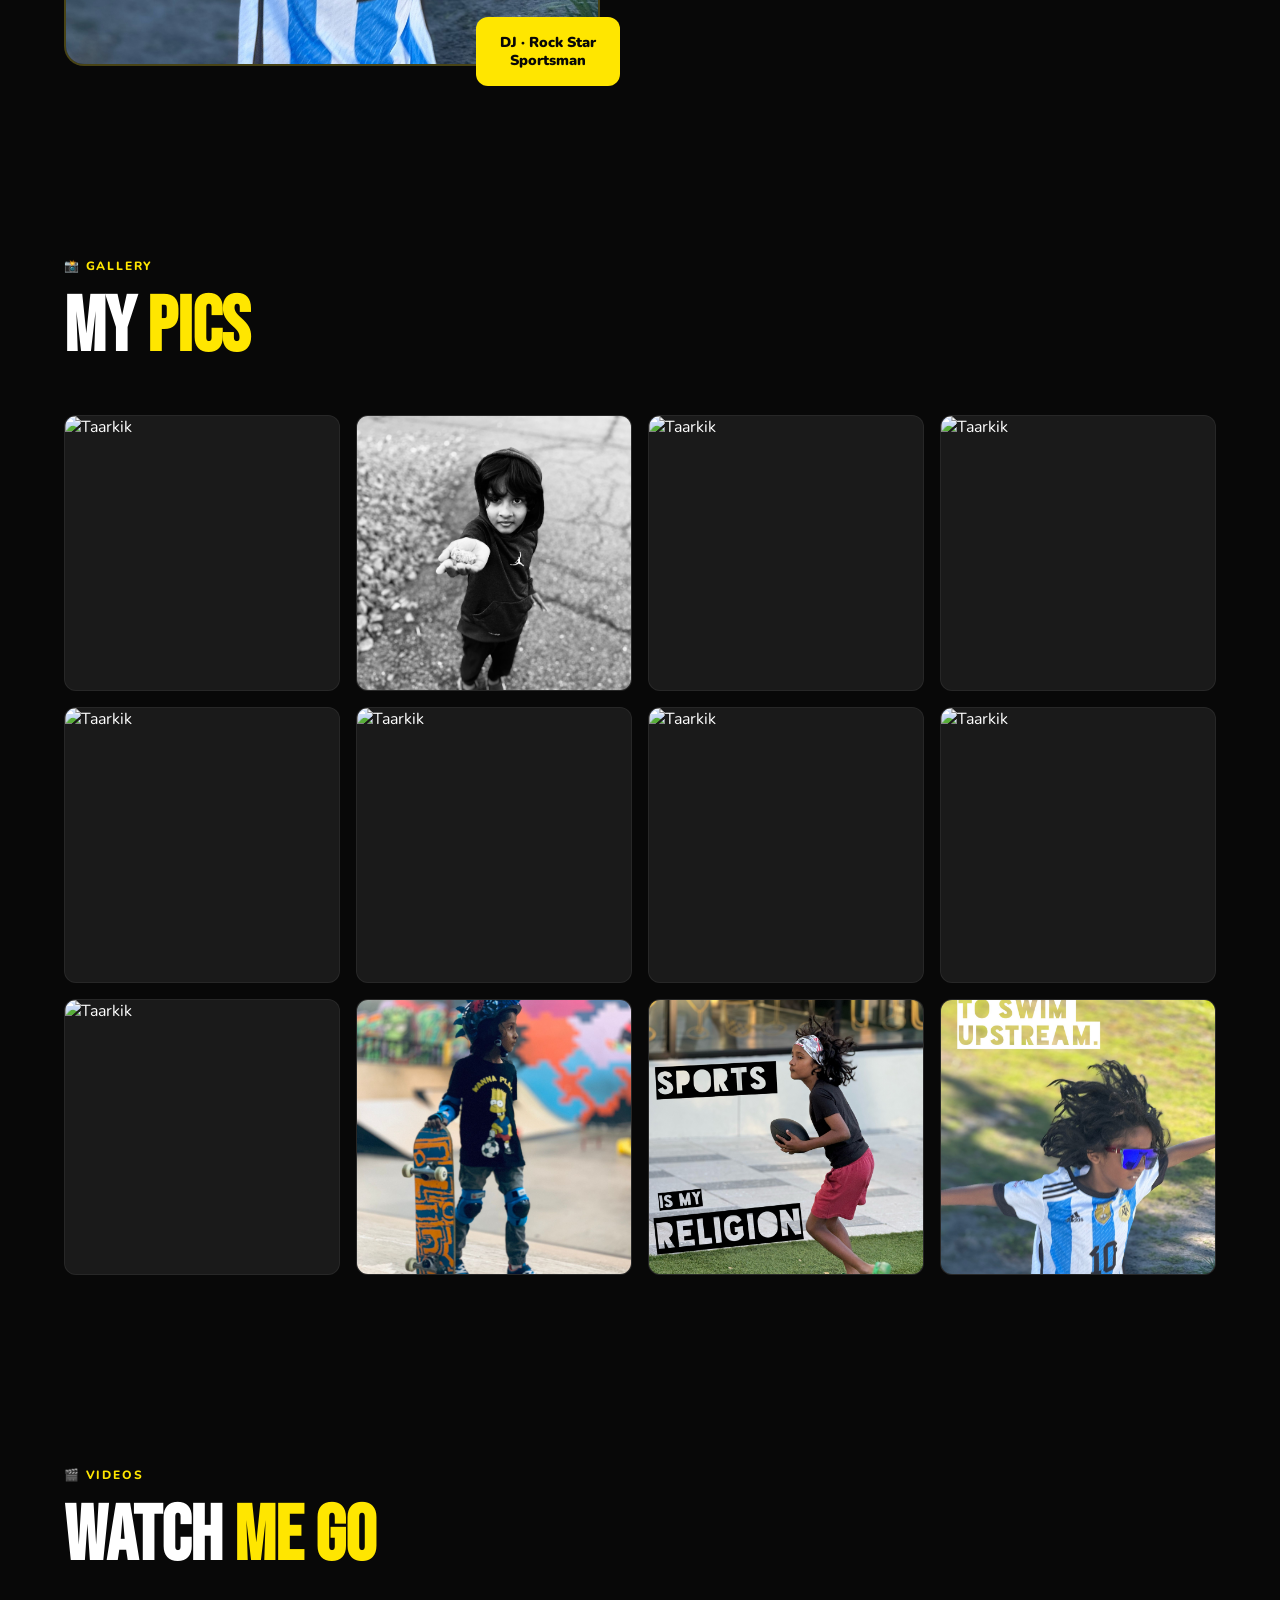
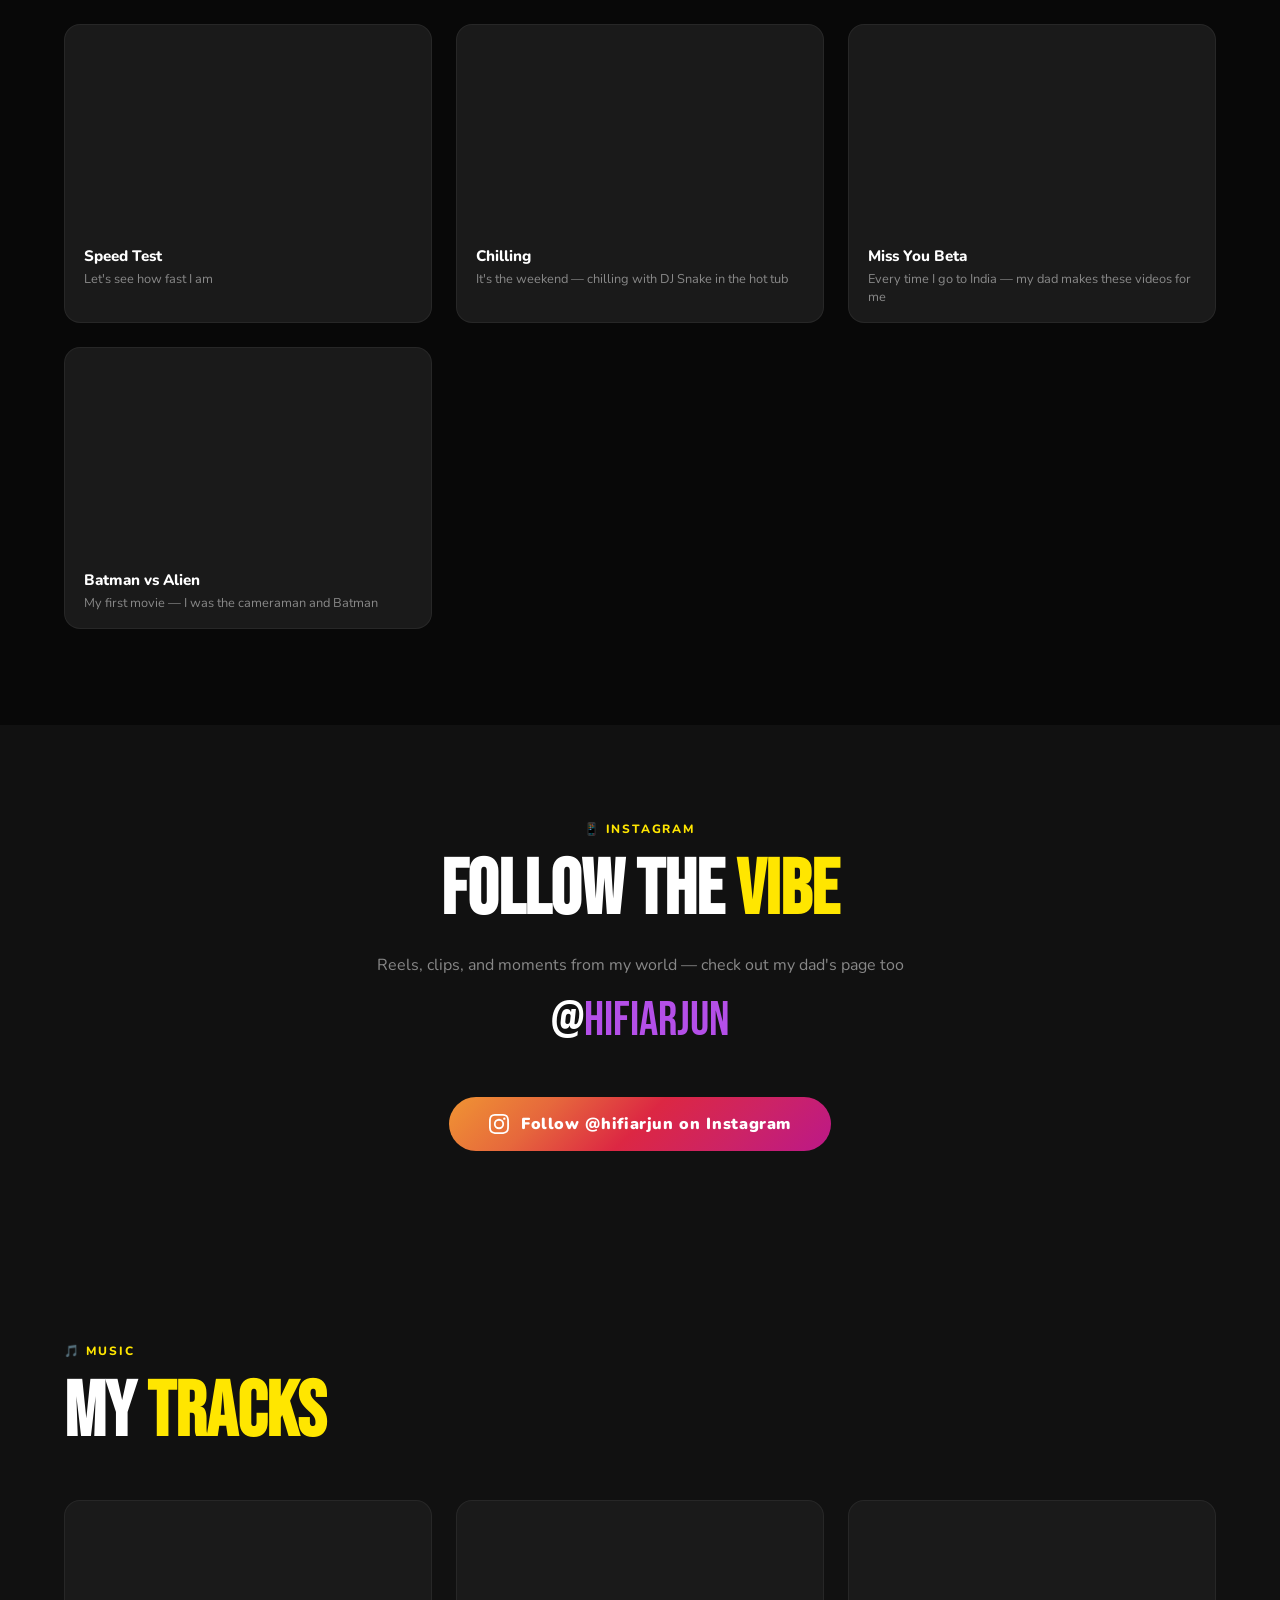
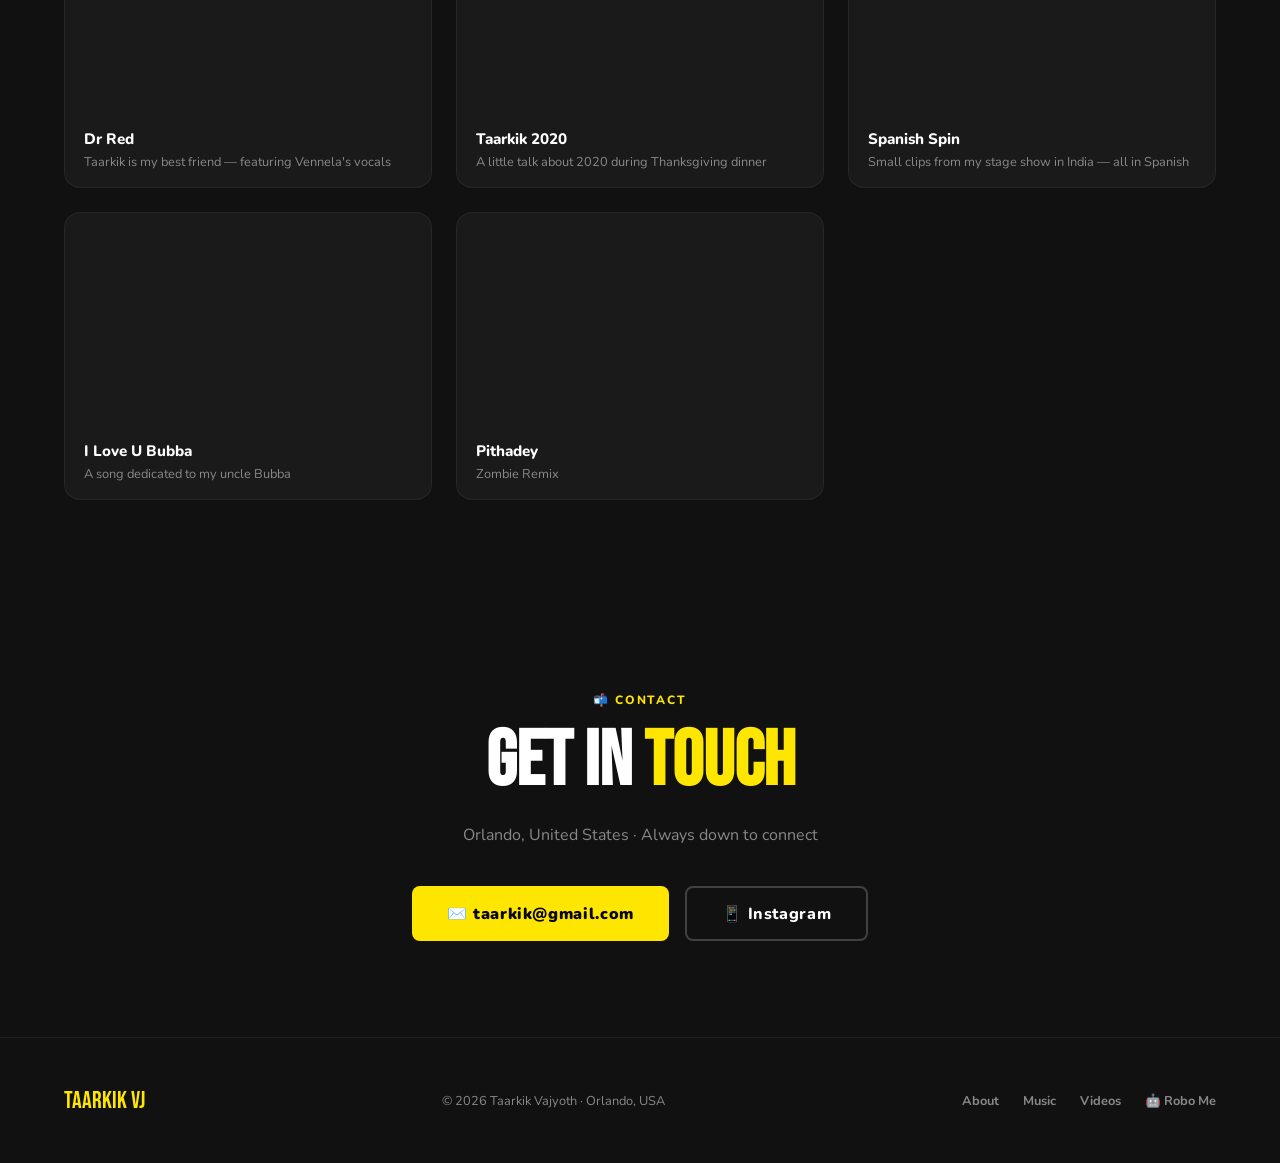
==== commit 067a705a: "Add files via upload" ====
--- a/index.html
+++ b/index.html
@@ -80,7 +80,7 @@
 
 /* SILHOUETTE */
 .silhouette-wrap{position:absolute;bottom:0;right:55%;height:90%;z-index:2;display:flex;align-items:flex-end;}
-.silhouette-wrap img{height:100%;width:auto;object-fit:contain;filter:contrast(1.3) brightness(0.85) saturate(0.6);animation:silhouette-rise 1.2s cubic-bezier(.17,.67,.35,1.2) .4s both;transform-origin:bottom center;}
+.silhouette-wrap img{height:100%;width:auto;object-fit:contain;filter:brightness(0) saturate(100%);animation:silhouette-rise 1.2s cubic-bezier(.17,.67,.35,1.2) .4s both;transform-origin:bottom center;}
 @keyframes silhouette-rise{0%{opacity:0;transform:translateY(60px) scale(.95);}100%{opacity:1;transform:translateY(0) scale(1);}}
 .silhouette-wrap::after{content:'';position:absolute;bottom:0;left:0;right:0;height:40%;background:linear-gradient(0deg,var(--yellow),transparent);pointer-events:none;}
 
@@ -229,7 +229,7 @@
     
 
     <div class="silhouette-wrap">
-      <img src="images/taarkik_guitar.png" alt="Taarkik" style="filter:none;object-fit:cover;">
+      <img src="images/taarkik-silhouette.png" alt="Taarkik silhouette">
     </div>
   </div>
 
